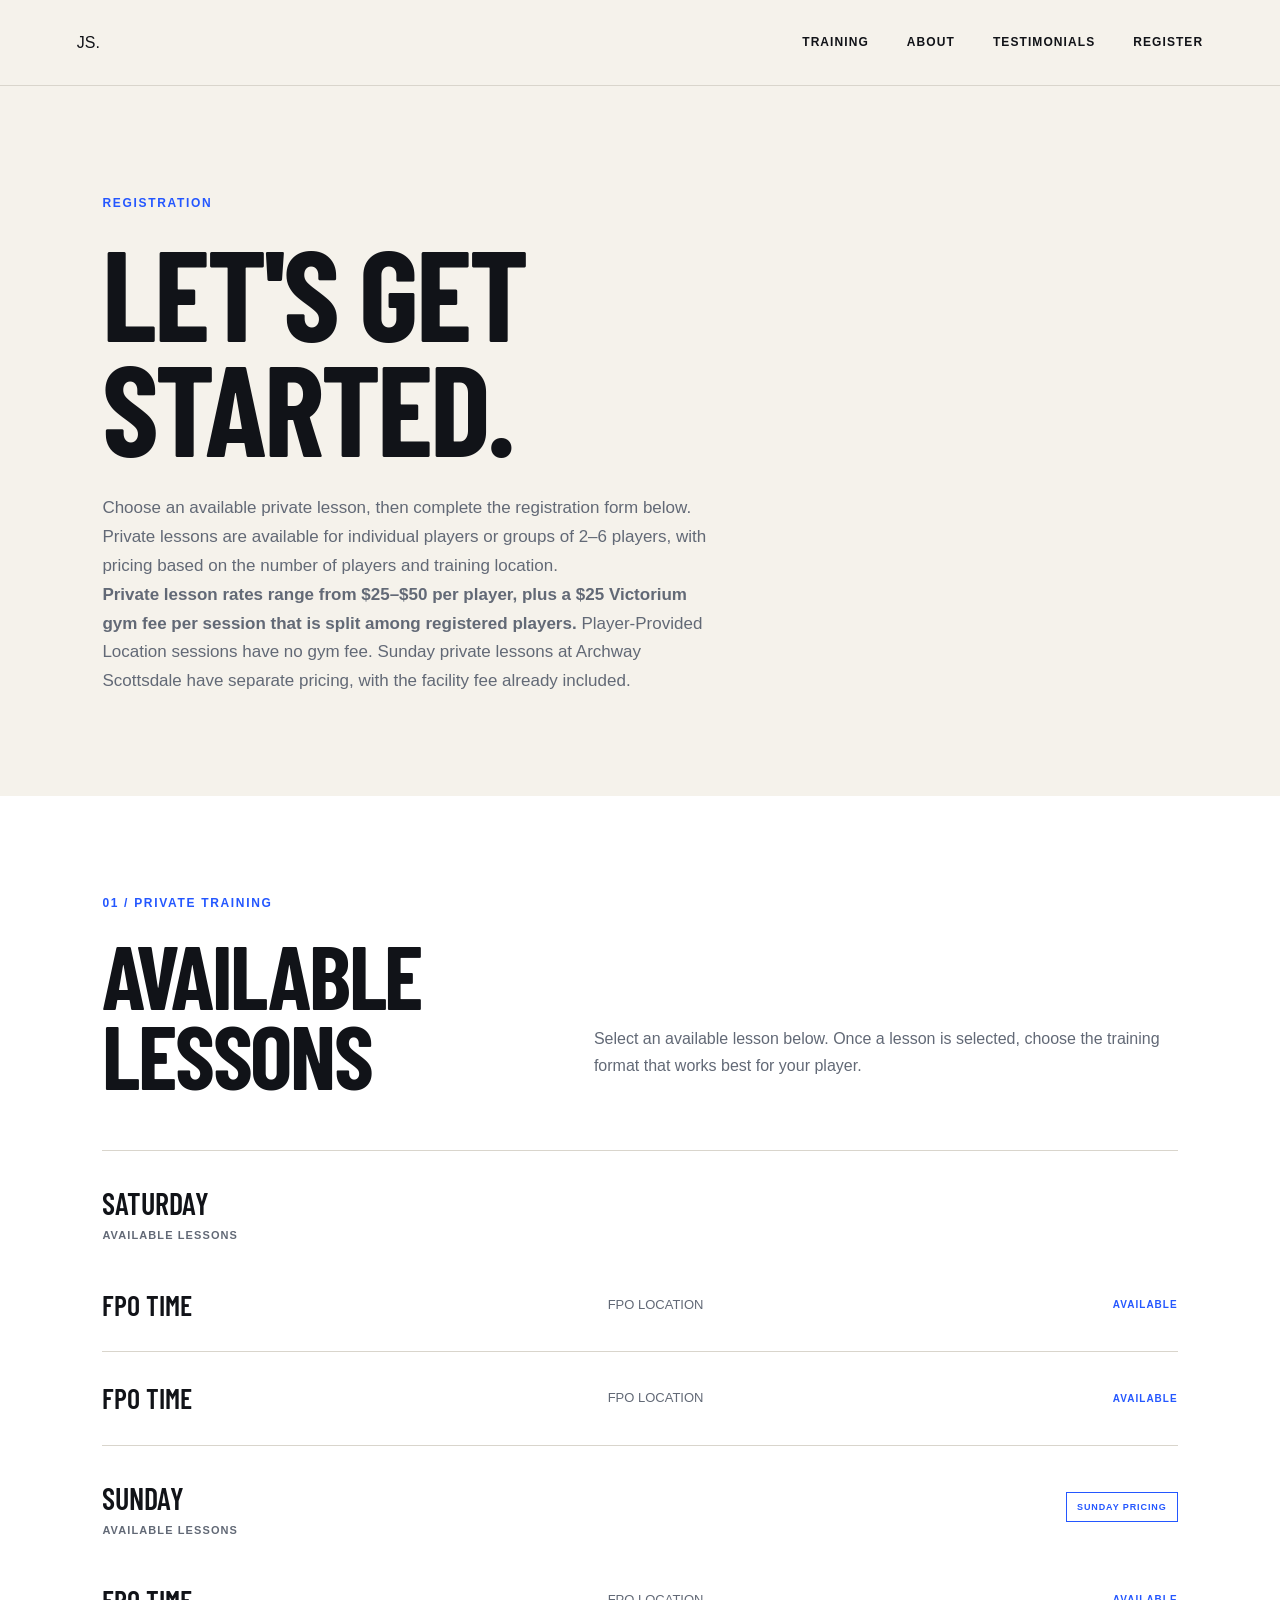
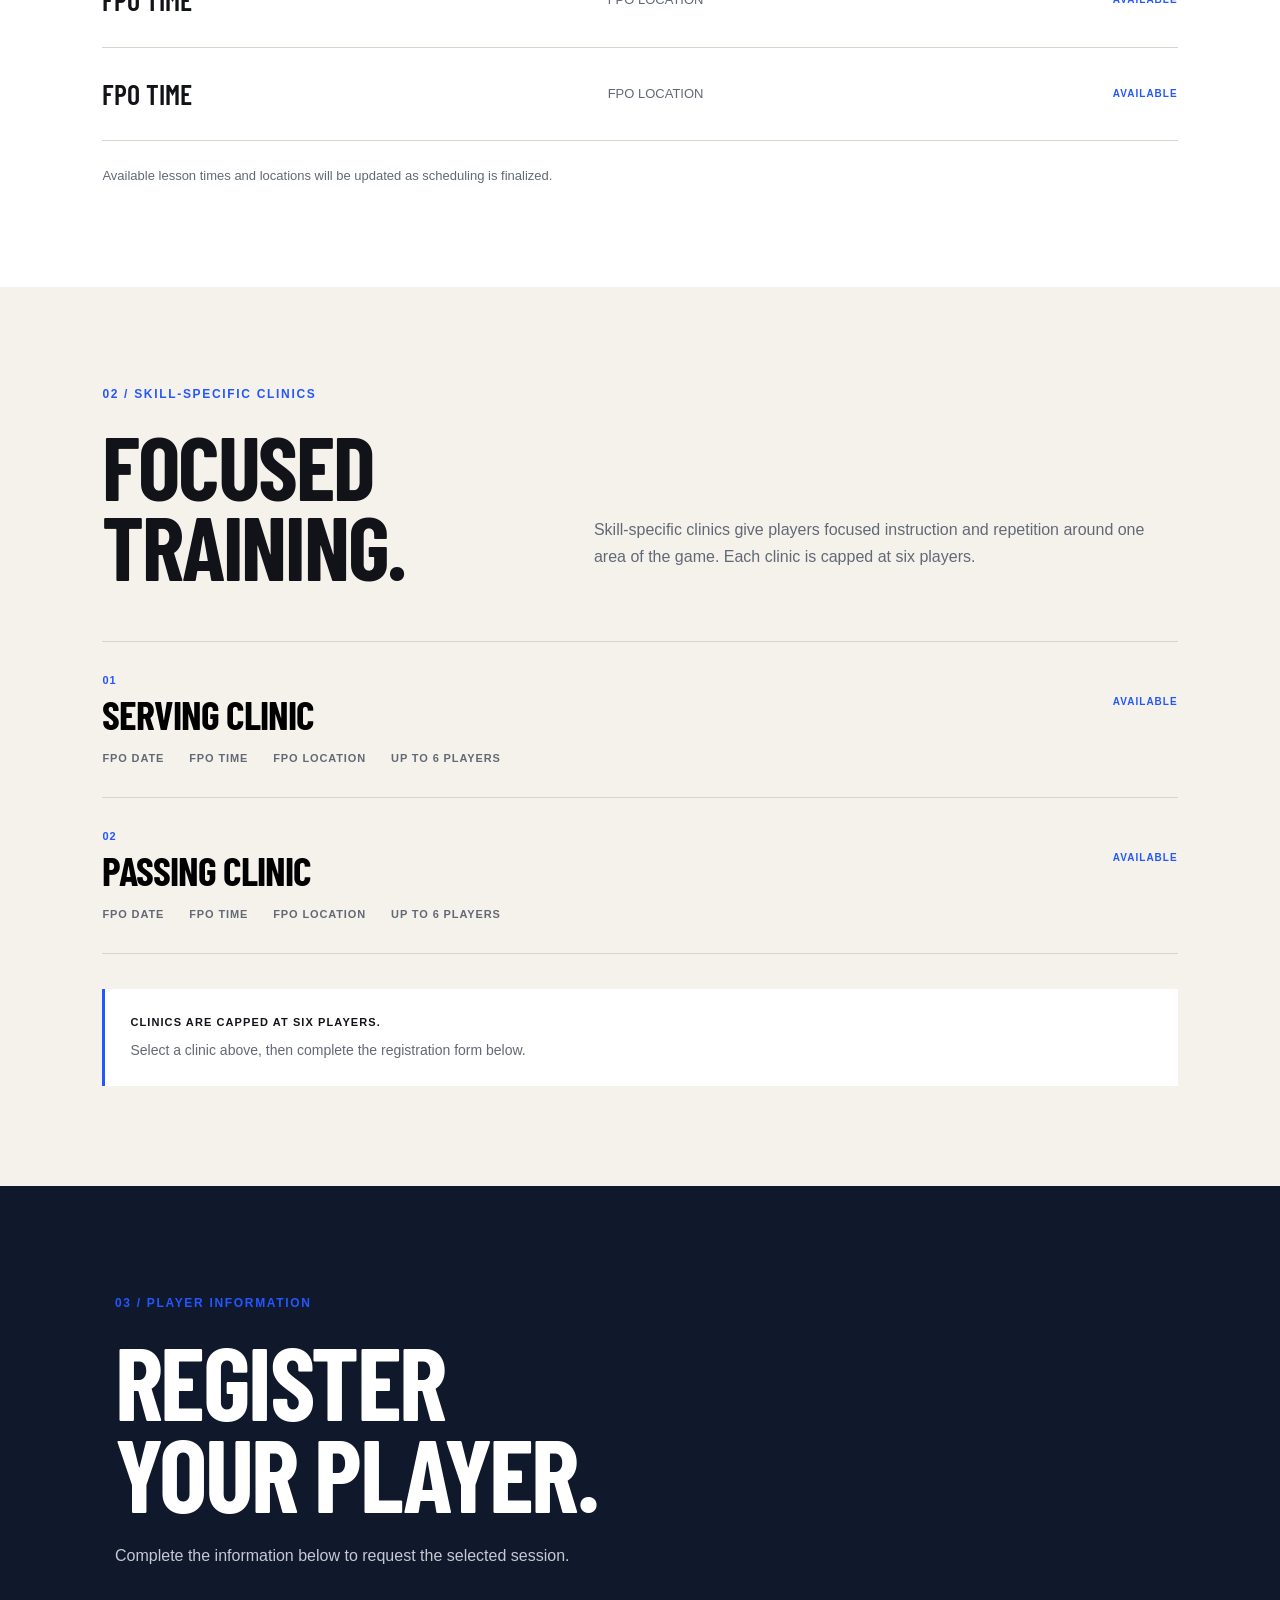
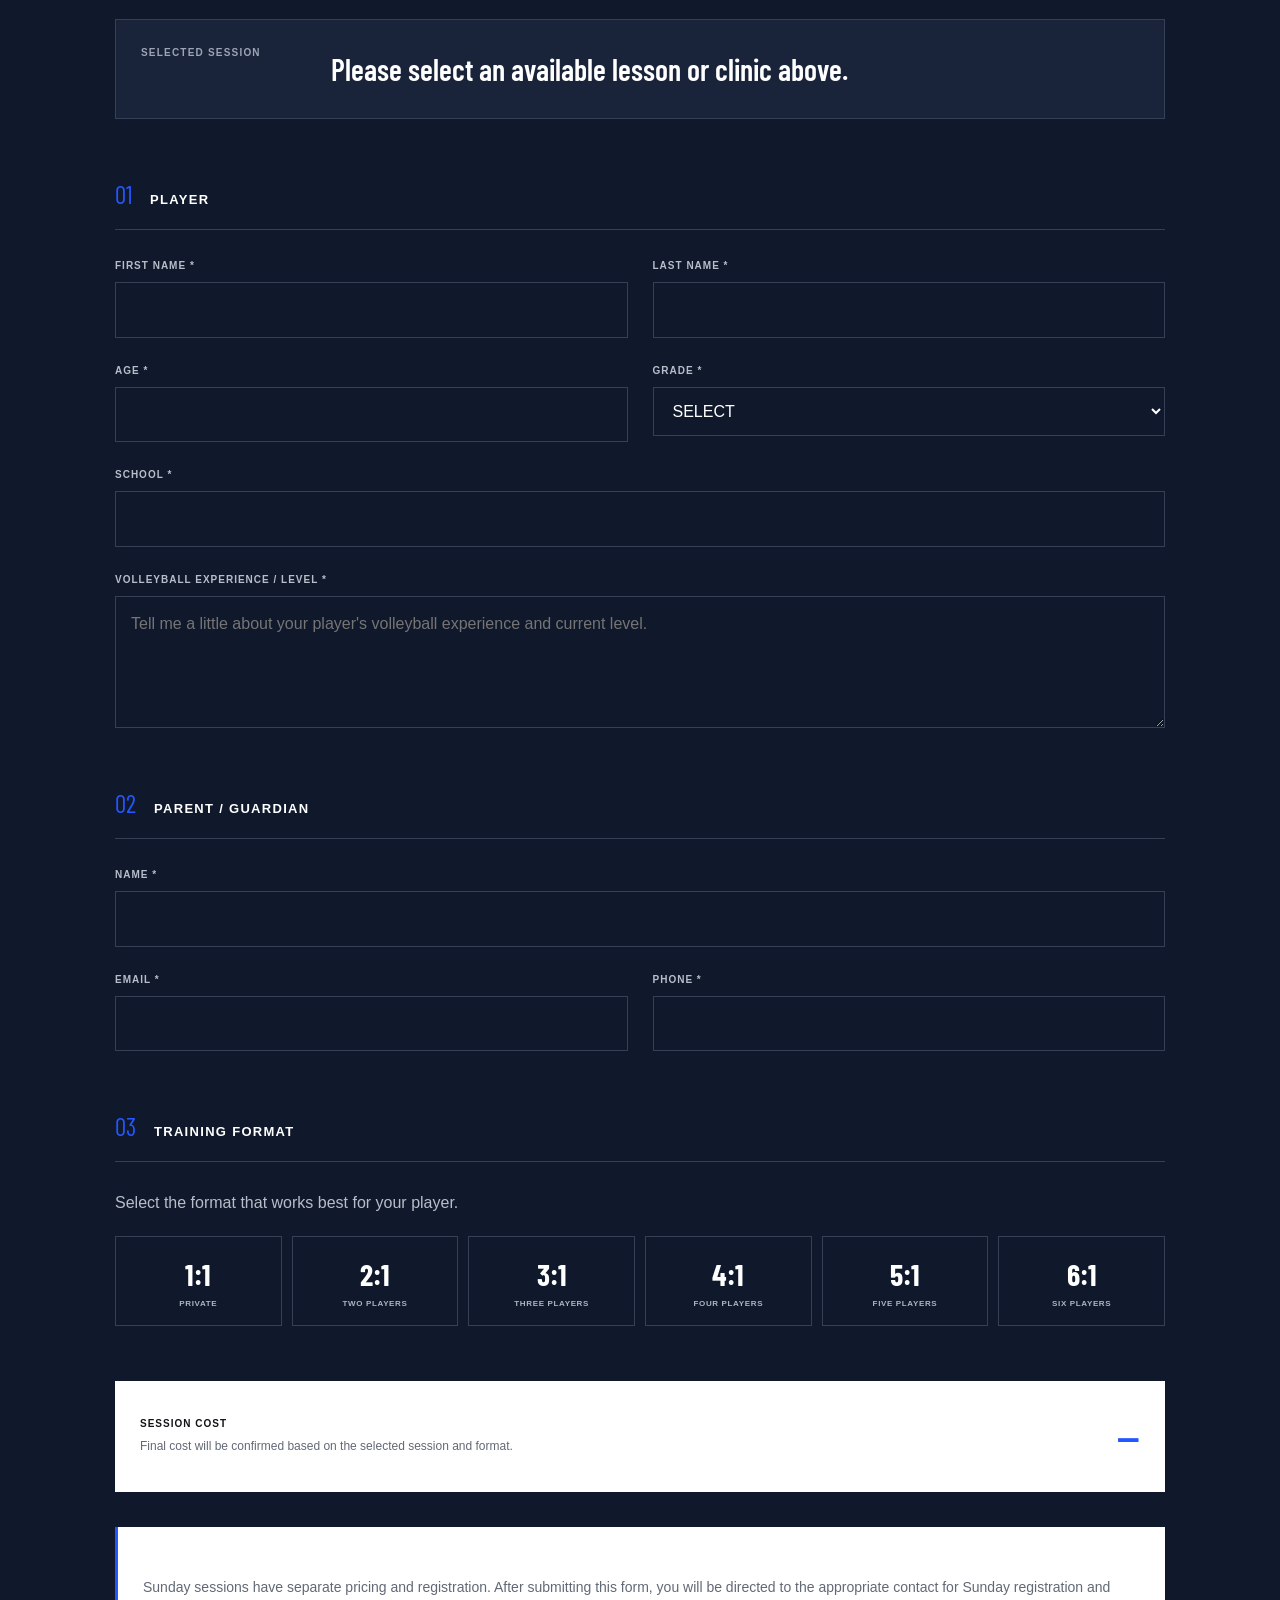
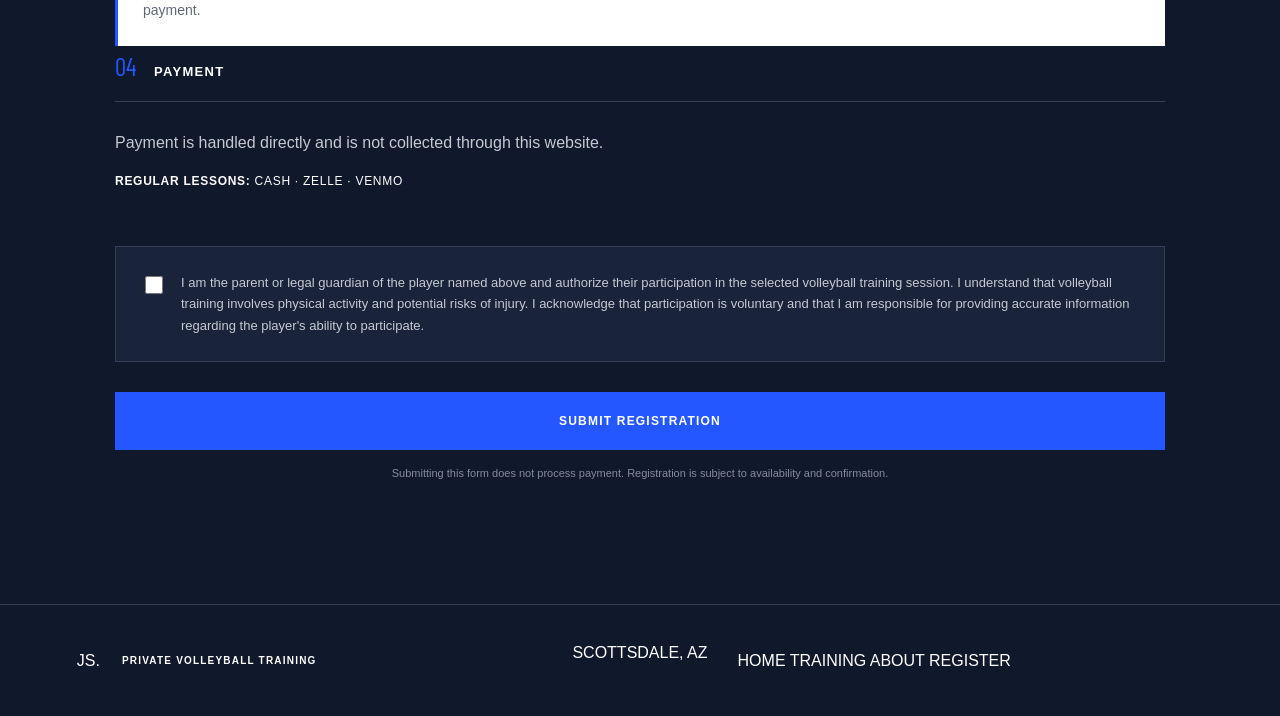
==== register.html @ f64416cd "registration copy at top" ====
<!DOCTYPE html>
<html lang="en">
<head>
  <meta charset="UTF-8">
  <meta name="viewport" content="width=device-width, initial-scale=1.0">
  <title>Register | Private Volleyball Training</title>

  <link rel="preconnect" href="https://fonts.googleapis.com">
  <link rel="preconnect" href="https://fonts.gstatic.com" crossorigin>
  <link href="https://fonts.googleapis.com/css2?family=Barlow+Condensed:wght@400;500;600;700;800&family=DM+Sans:wght@400;500;600;700&display=swap" rel="stylesheet">

  <link rel="stylesheet" href="css/style.css">
</head>

<body>

  <!-- HEADER -->
  <header class="site-header">
    <a href="index.html" class="site-logo">JS.</a>

    <nav class="site-nav">
      <a href="index.html#training">Training</a>
      <a href="index.html#about">About</a>
      <a href="index.html#testimonials">Testimonials</a>
      <a href="register.html" class="nav-register">Register</a>
    </nav>
  </header>


  <!-- REGISTRATION HERO -->
  <main>

    <section class="registration-hero section-pad">
      <div class="registration-hero-inner">
        <p class="eyebrow">REGISTRATION</p>

        <h1>LET'S GET<br>STARTED.</h1>

        <p class="registration-intro">
  Choose an available private lesson, then complete the registration form below. Private lessons are available for individual players or groups of 2–6 players, with pricing based on the number of players and training location.
</p>

<p class="registration-intro">
  <strong>Private lesson rates range from $25–$50 per player, plus a $25 Victorium gym fee per session that is split among registered players.</strong>
  Player-Provided Location sessions have no gym fee. Sunday private lessons at Archway Scottsdale have separate pricing, with the facility fee already included.
</p>
      </div>
    </section>


    <!-- PRIVATE TRAINING -->
    <section class="availability-section section-pad" id="private-training">

      <div class="availability-intro">
        <div>
          <p class="eyebrow">01 / PRIVATE TRAINING</p>
          <h2>AVAILABLE<br>LESSONS</h2>
        </div>

        <div class="availability-copy">
          <p>
            Select an available lesson below. Once a lesson is selected, choose the training format that works best for your player.
          </p>
        </div>
      </div>


      <div class="schedule">

        <!-- SATURDAY -->
        <div class="schedule-day">
          <div class="schedule-day-header">
            <div>
              <p class="schedule-day-name">SATURDAY</p>
              <p class="schedule-date">AVAILABLE LESSONS</p>
            </div>
          </div>

          <!-- Replace these FPO times/details with actual availability -->
          <button
            type="button"
            class="slot available"
            data-type="lesson"
            data-day="Saturday"
            data-date="FPO DATE"
            data-time="FPO TIME"
            data-location="FPO LOCATION">
            <span class="slot-time">FPO TIME</span>
            <span class="slot-location">FPO LOCATION</span>
            <span class="slot-status">AVAILABLE</span>
          </button>

          <button
            type="button"
            class="slot available"
            data-type="lesson"
            data-day="Saturday"
            data-date="FPO DATE"
            data-time="FPO TIME"
            data-location="FPO LOCATION">
            <span class="slot-time">FPO TIME</span>
            <span class="slot-location">FPO LOCATION</span>
            <span class="slot-status">AVAILABLE</span>
          </button>

        </div>


        <!-- SUNDAY -->
        <div class="schedule-day">
          <div class="schedule-day-header">
            <div>
              <p class="schedule-day-name">SUNDAY</p>
              <p class="schedule-date">AVAILABLE LESSONS</p>
            </div>

            <span class="sunday-badge">SUNDAY PRICING</span>
          </div>

          <!-- Replace these FPO times/details with actual availability -->
          <button
            type="button"
            class="slot available sunday-slot"
            data-type="lesson"
            data-day="Sunday"
            data-date="FPO DATE"
            data-time="FPO TIME"
            data-location="FPO LOCATION"
            data-sunday="true">
            <span class="slot-time">FPO TIME</span>
            <span class="slot-location">FPO LOCATION</span>
            <span class="slot-status">AVAILABLE</span>
          </button>

          <button
            type="button"
            class="slot available sunday-slot"
            data-type="lesson"
            data-day="Sunday"
            data-date="FPO DATE"
            data-time="FPO TIME"
            data-location="FPO LOCATION"
            data-sunday="true">
            <span class="slot-time">FPO TIME</span>
            <span class="slot-location">FPO LOCATION</span>
            <span class="slot-status">AVAILABLE</span>
          </button>

        </div>

      </div>

      <div class="availability-note">
        <p>
          Available lesson times and locations will be updated as scheduling is finalized.
        </p>
      </div>

    </section>


    <!-- SKILL-SPECIFIC CLINICS -->
    <section class="clinics-section section-pad" id="clinics">

      <div class="availability-intro">
        <div>
          <p class="eyebrow">02 / SKILL-SPECIFIC CLINICS</p>
          <h2>FOCUSED<br>TRAINING.</h2>
        </div>

        <div class="availability-copy">
          <p>
            Skill-specific clinics give players focused instruction and repetition around one area of the game. Each clinic is capped at six players.
          </p>
        </div>
      </div>


      <div class="clinic-list">

        <!-- CLINIC 1 -->
        <button
          type="button"
          class="clinic-card available"
          data-type="clinic"
          data-clinic="Serving Clinic"
          data-date="FPO DATE"
          data-time="FPO TIME"
          data-location="FPO LOCATION"
          data-price="FPO PRICE"
          data-spots="6">

          <div class="clinic-main">
            <div>
              <p class="clinic-number">01</p>
              <h3>SERVING CLINIC</h3>
            </div>

            <span class="clinic-status">AVAILABLE</span>
          </div>

          <div class="clinic-meta">
            <span>FPO DATE</span>
            <span>FPO TIME</span>
            <span>FPO LOCATION</span>
            <span>UP TO 6 PLAYERS</span>
          </div>

        </button>


        <!-- CLINIC 2 -->
        <button
          type="button"
          class="clinic-card available"
          data-type="clinic"
          data-clinic="Passing Clinic"
          data-date="FPO DATE"
          data-time="FPO TIME"
          data-location="FPO LOCATION"
          data-price="FPO PRICE"
          data-spots="6">

          <div class="clinic-main">
            <div>
              <p class="clinic-number">02</p>
              <h3>PASSING CLINIC</h3>
            </div>

            <span class="clinic-status">AVAILABLE</span>
          </div>

          <div class="clinic-meta">
            <span>FPO DATE</span>
            <span>FPO TIME</span>
            <span>FPO LOCATION</span>
            <span>UP TO 6 PLAYERS</span>
          </div>

        </button>

      </div>

      <div class="clinic-notice">
        <strong>CLINICS ARE CAPPED AT SIX PLAYERS.</strong>
        <p>
          Select a clinic above, then complete the registration form below.
        </p>
      </div>

    </section>


    <!-- REGISTRATION FORM -->
    <section class="registration-form-section section-pad" id="registration-form">

      <div class="form-wrapper">

        <div class="form-heading">
          <p class="eyebrow">03 / PLAYER INFORMATION</p>
          <h2>REGISTER<br>YOUR PLAYER.</h2>
          <p>
            Complete the information below to request the selected session.
          </p>
        </div>


        <!-- SELECTED SESSION -->
        <div class="selected-session" id="selected-session">

          <div class="selected-session-label">
            SELECTED SESSION
          </div>

          <div class="selected-session-content">
            <p id="selected-session-name">
              Please select an available lesson or clinic above.
            </p>

            <p id="selected-session-details"></p>
          </div>

        </div>


        <form id="registration-form-element">

          <!-- Hidden session fields -->
          <input type="hidden" id="sessionType" name="sessionType">
          <input type="hidden" id="sessionDay" name="sessionDay">
          <input type="hidden" id="sessionDate" name="sessionDate">
          <input type="hidden" id="sessionTime" name="sessionTime">
          <input type="hidden" id="sessionLocation" name="sessionLocation">
          <input type="hidden" id="sessionClinic" name="sessionClinic">
          <input type="hidden" id="sessionPrice" name="sessionPrice">


          <!-- PLAYER -->
          <div class="form-section">

            <div class="form-section-heading">
              <span>01</span>
              <h3>PLAYER</h3>
            </div>

            <div class="form-grid">

              <div class="form-field">
                <label for="playerFirstName">FIRST NAME *</label>
                <input
                  type="text"
                  id="playerFirstName"
                  name="playerFirstName"
                  required>
              </div>

              <div class="form-field">
                <label for="playerLastName">LAST NAME *</label>
                <input
                  type="text"
                  id="playerLastName"
                  name="playerLastName"
                  required>
              </div>

              <div class="form-field">
                <label for="playerAge">AGE *</label>
                <input
                  type="number"
                  id="playerAge"
                  name="playerAge"
                  min="5"
                  max="18"
                  required>
              </div>

              <div class="form-field">
                <label for="playerGrade">GRADE *</label>
                <select id="playerGrade" name="playerGrade" required>
                  <option value="">SELECT</option>
                  <option value="Elementary School">ELEMENTARY SCHOOL</option>
                  <option value="6th">6TH</option>
                  <option value="7th">7TH</option>
                  <option value="8th">8TH</option>
                </select>
              </div>

              <div class="form-field form-field-full">
                <label for="playerSchool">SCHOOL *</label>
                <input
                  type="text"
                  id="playerSchool"
                  name="playerSchool"
                  required>
              </div>

              <div class="form-field form-field-full">
                <label for="playerExperience">VOLLEYBALL EXPERIENCE / LEVEL *</label>
                <textarea
                  id="playerExperience"
                  name="playerExperience"
                  rows="4"
                  placeholder="Tell me a little about your player's volleyball experience and current level."
                  required></textarea>
              </div>

            </div>

          </div>


          <!-- PARENT / GUARDIAN -->
          <div class="form-section">

            <div class="form-section-heading">
              <span>02</span>
              <h3>PARENT / GUARDIAN</h3>
            </div>

            <div class="form-grid">

              <div class="form-field form-field-full">
                <label for="parentName">NAME *</label>
                <input
                  type="text"
                  id="parentName"
                  name="parentName"
                  required>
              </div>

              <div class="form-field">
                <label for="parentEmail">EMAIL *</label>
                <input
                  type="email"
                  id="parentEmail"
                  name="parentEmail"
                  required>
              </div>

              <div class="form-field">
                <label for="parentPhone">PHONE *</label>
                <input
                  type="tel"
                  id="parentPhone"
                  name="parentPhone"
                  required>
              </div>

            </div>

          </div>


          <!-- TRAINING FORMAT -->
          <div class="form-section" id="training-format-section">

            <div class="form-section-heading">
              <span>03</span>
              <h3>TRAINING FORMAT</h3>
            </div>

            <p class="format-intro">
              Select the format that works best for your player.
            </p>

            <div class="format-options">

              <label class="format-option">
                <input type="radio" name="trainingFormat" value="1:1" required>
                <span>
                  <strong>1:1</strong>
                  <small>PRIVATE</small>
                </span>
              </label>

              <label class="format-option">
                <input type="radio" name="trainingFormat" value="2:1">
                <span>
                  <strong>2:1</strong>
                  <small>TWO PLAYERS</small>
                </span>
              </label>

              <label class="format-option">
                <input type="radio" name="trainingFormat" value="3:1">
                <span>
                  <strong>3:1</strong>
                  <small>THREE PLAYERS</small>
                </span>
              </label>

              <label class="format-option">
                <input type="radio" name="trainingFormat" value="4:1">
                <span>
                  <strong>4:1</strong>
                  <small>FOUR PLAYERS</small>
                </span>
              </label>

              <label class="format-option">
                <input type="radio" name="trainingFormat" value="5:1">
                <span>
                  <strong>5:1</strong>
                  <small>FIVE PLAYERS</small>
                </span>
              </label>

              <label class="format-option">
                <input type="radio" name="trainingFormat" value="6:1">
                <span>
                  <strong>6:1</strong>
                  <small>SIX PLAYERS</small>
                </span>
              </label>

            </div>

          </div>


          <!-- COST -->
          <div class="cost-box">

            <div>
              <p class="cost-label">SESSION COST</p>
              <p class="cost-note">
                Final cost will be confirmed based on the selected session and format.
              </p>
            </div>

            <div class="cost-amount" id="cost-amount">
              —
            </div>

          </div>


          <!-- SUNDAY NOTICE -->
          <div class="sunday-notice" id="sunday-notice">

            <strong>SUNDAY REGISTRATION</strong>

            <p>
              Sunday sessions have separate pricing and registration. After submitting this form, you will be directed to the appropriate contact for Sunday registration and payment.
            </p>

          </div>


          <!-- PAYMENT -->
          <div class="form-section">

            <div class="form-section-heading">
              <span>04</span>
              <h3>PAYMENT</h3>
            </div>

            <p class="payment-copy">
              Payment is handled directly and is not collected through this website.
            </p>

            <p class="payment-methods">
              <strong>REGULAR LESSONS:</strong> CASH · ZELLE · VENMO
            </p>

          </div>


          <!-- WAIVER -->
          <div class="waiver-box">

            <label class="checkbox-field">

              <input
                type="checkbox"
                id="parentAuthorization"
                name="parentAuthorization"
                required>

              <span>
                I am the parent or legal guardian of the player named above and authorize their participation in the selected volleyball training session. I understand that volleyball training involves physical activity and potential risks of injury. I acknowledge that participation is voluntary and that I am responsible for providing accurate information regarding the player's ability to participate.
              </span>

            </label>

          </div>


          <button type="submit" class="form-submit">
            SUBMIT REGISTRATION
          </button>

          <p class="form-disclaimer">
            Submitting this form does not process payment. Registration is subject to availability and confirmation.
          </p>

        </form>

      </div>

    </section>


    <!-- CONFIRMATION -->
    <section class="confirmation-section section-pad" id="confirmation-section">

      <div class="confirmation-inner">

        <p class="eyebrow">REGISTRATION RECEIVED</p>

        <h2>YOU'RE<br>ON YOUR WAY.</h2>

        <p id="confirmation-message">
          Thank you. Your registration request has been received.
        </p>

        <a href="index.html" class="button-primary">
          BACK TO HOME
        </a>

      </div>

    </section>

  </main>


  <!-- FOOTER -->
  <footer class="site-footer">

    <div class="footer-brand">
      <a href="index.html" class="site-logo">JS.</a>
      <p>PRIVATE VOLLEYBALL TRAINING</p>
    </div>

    <div class="footer-location">
      <p>SCOTTSDALE, AZ</p>
    </div>

    <div class="footer-links">
      <a href="index.html">HOME</a>
      <a href="index.html#training">TRAINING</a>
      <a href="index.html#about">ABOUT</a>
      <a href="register.html">REGISTER</a>
    </div>

  </footer>


  <script src="js/registration.js"></script>

</body>
</html>
---- css/style.css ----
/* =========================================================
   COACH JENN SARTER — PRIVATE VOLLEYBALL TRAINING
   ========================================================= */

:root {
  --navy: #10182b;
  --blue: #2457ff;
  --blue-dark: #173dcc;
  --cream: #f5f2eb;
  --white: #ffffff;
  --black: #111318;
  --gray: #626976;
  --light-gray: #e9e7e1;
  --line: #d9d5cc;
  --dark-line: #354057;

--display: 'Barlow Condensed', sans-serif;
--body: 'Inter', sans-serif;
}

* {
  box-sizing: border-box;
}

html {
  scroll-behavior: smooth;
}

body {
  margin: 0;
  padding: 0;
  background: var(--white);
  color: var(--black);
  font-family: var(--body);
  font-size: 16px;
  line-height: 1.6;
}

img {
  display: block;
  width: 100%;
  height: auto;
}

a {
  color: inherit;
  text-decoration: none;
}

button,
input,
select,
textarea {
  font: inherit;
}


/* =========================================================
   TYPE
   ========================================================= */

h1,
h2,
h3,
p {
  margin-top: 0;
}

h1,
h2,
h3 {
  font-family: var(--display);
  font-weight: 700;
  line-height: .9;
  letter-spacing: -.025em;
}

.eyebrow {
  margin-bottom: 22px;
  color: var(--blue);
  font-family: var(--body);
  font-size: 12px;
  font-weight: 700;
  letter-spacing: .14em;
  line-height: 1.3;
  text-transform: uppercase;
}


/* =========================================================
   HEADER
   ========================================================= */

.site-header {
  position: relative;
  z-index: 10;
  display: flex;
  align-items: center;
  justify-content: space-between;
  min-height: 86px;
  padding: 0 6vw;
  background: var(--cream);
  border-bottom: 1px solid var(--line);
}

.logo {
  display: inline-block;
  font-family: var(--display);
  font-size: 38px;
  font-weight: 700;
  line-height: 1;
  letter-spacing: -.04em;
}

.logo span {
  color: var(--blue);
}

.site-header nav {
  display: flex;
  align-items: center;
  gap: 38px;
}

.site-header nav a {
  font-size: 12px;
  font-weight: 700;
  letter-spacing: .09em;
  text-transform: uppercase;
  transition: color .2s ease;
}

.site-header nav a:hover {
  color: var(--blue);
}

.site-header nav .nav-cta {
  display: inline-flex;
  align-items: center;
  gap: 12px;
  padding: 12px 18px;
  color: var(--white);
  background: var(--blue);
}

.site-header nav .nav-cta:hover {
  color: var(--white);
  background: var(--blue-dark);
}

.nav-cta span {
  font-size: 16px;
}


/* =========================================================
   HERO
   ========================================================= */

.hero {
  min-height: calc(100vh - 86px);
  display: grid;
  grid-template-columns: 1fr 0.95fr;
  background: var(--cream);
}

.hero-content {
  padding: 8vh 6vw 8vh 8vw;
  display: flex;
  flex-direction: column;
  justify-content: center;
  align-items: flex-start;
}

.hero-content .eyebrow {
  margin-bottom: 30px;
  font-size: 20px;
}

.hero h1 {
  margin-top: 0.5rem;
  font-size: clamp(8rem, 15vw, 15rem);
  line-height: 0.72;
  letter-spacing: -0.02em;
}

.hero h1 span {
  color: var(--blue);
}

.hero-subhead {
  width: 100%;
  max-width: 720px;
  margin-top: 2.8rem;
  font-family: "DM Sans", Arial, sans-serif;
  font-size: clamp(1.35rem, 2vw, 1.9rem);
  font-weight: 500;
  line-height: 1.25;
  letter-spacing: -0.02em;
}

.hero-support {
  margin-top: 1.2rem;
  color: var(--blue);
  font-size: clamp(1.05rem, 1.5vw, 1.3rem);
  font-weight: 700;
  line-height: 1.35;
  letter-spacing: 0.01em;
}

.hero-copy {
  max-width: 530px;
  margin-top: 1.2rem;
  color: var(--gray);
  font-size: 1rem;
  line-height: 1.7;
}

.hero .primary-button {
  margin-top: 1.5rem;
}

.hero-photo {
  min-height: 700px;
  position: relative;
  overflow: hidden;
  background: #d8d7d2;
}

.hero-photo img {
  width: 100%;
  height: 100%;
  min-height: 700px;
  object-fit: cover;
  object-position: center;
}

.photo-caption {
  position: absolute;
  right: 28px;
  bottom: 24px;
  padding: 7px 10px;
  color: var(--white);
  background: rgba(16, 24, 43, .78);
  font-size: 9px;
  font-weight: 700;
  letter-spacing: .13em;
}

/* =========================================================
   MEET YOUR COACH
   ========================================================= */

.coach-intro {
  display: grid;
  grid-template-columns: 1fr 1fr;
  min-height: 620px;
  background: var(--white);
}

.coach-intro-photo {
  min-height: 620px;
  overflow: hidden;
  background: var(--light-gray);
}

.coach-intro-photo img {
  width: 100%;
  height: 100%;
  object-fit: cover;
  object-position: center 35%;
}

.coach-intro-copy {
  display: flex;
  flex-direction: column;
  justify-content: center;
  padding: 90px 9vw;
}

.coach-intro-copy h2 {
  margin-bottom: 28px;
  font-size: clamp(5rem, 8vw, 8.5rem);
}

.coach-rule {
  width: 70px;
  height: 3px;
  margin-bottom: 30px;
  background: var(--blue);
}

.coach-intro-copy h3 {
  margin-bottom: 18px;
  font-family: var(--body);
  font-size: 15px;
  font-weight: 700;
  line-height: 1.3;
  letter-spacing: .08em;
}

.coach-intro-copy p:not(.eyebrow) {
  max-width: 510px;
  margin-bottom: 16px;
  color: var(--gray);
  font-size: 16px;
  line-height: 1.65;
}


/* =========================================================
   TRAINING
   ========================================================= */

.training {
  padding: 120px 8vw;
  background: var(--navy);
  color: var(--white);
}

.training-top {
  display: flex;
  align-items: flex-end;
  justify-content: space-between;
  gap: 40px;
  padding-bottom: 32px;
  border-bottom: 1px solid var(--dark-line);
}

.training-top .eyebrow {
  margin: 0;
}

.training-formats {
  white-space: nowrap;
  font-family: var(--display);
  font-size: clamp(25px, 3vw, 42px);
  font-weight: 600;
  line-height: 1;
  letter-spacing: -.015em;
}

.training-formats span {
  margin: 0 5px;
  color: var(--blue);
}

.training-copy {
  display: grid;
  grid-template-columns: 1.1fr .9fr;
  gap: 9vw;
  padding-top: 55px;
}

.training-copy .large-copy {
  margin: 0;
  font-family: var(--display);
  font-size: clamp(35px, 4.3vw, 62px);
  font-weight: 500;
  line-height: .98;
  letter-spacing: -.02em;
}

.training-copy p:last-child {
  max-width: 570px;
  margin: 0;
  color: #c5c9d2;
  font-size: 16px;
  line-height: 1.75;
}


/* =========================================================
   YOUR GAME / YOUR GOALS
   ========================================================= */

.your-game {
  display: grid;
  grid-template-columns: .85fr 1.15fr;
  gap: 8vw;
  padding: 130px 8vw;
  background: var(--white);
}

.your-game-heading h2 {
  margin: 0;
  font-size: clamp(5rem, 8vw, 9rem);
}

.your-game-heading h2 span {
  color: var(--blue);
}

.your-game-copy {
  align-self: center;
  max-width: 650px;
}

.large-copy {
  font-family: var(--display);
  font-size: clamp(32px, 4vw, 54px);
  font-weight: 500;
  line-height: 1.02;
  letter-spacing: -.02em;
}

.your-game-copy .large-copy {
  margin-bottom: 28px;
}

.your-game-copy p:last-child {
  color: var(--gray);
  font-size: 16px;
  line-height: 1.75;
}


/* =========================================================
   FOR EVERY PLAYER
   ========================================================= */

.for-every-player {
  display: grid;
  grid-template-columns: .85fr 1.15fr;
  gap: 8vw;
  padding: 120px 8vw;
  background: var(--cream);
}

.for-every-player-heading h2 {
  margin: 0;
  font-size: clamp(5rem, 7vw, 8rem);
}

.player-list {
  border-top: 1px solid var(--line);
}

.player-item {
  display: grid;
  grid-template-columns: 55px 1fr;
  gap: 22px;
  padding: 28px 0;
  border-bottom: 1px solid var(--line);
}

.player-item > span {
  color: var(--blue);
  font-family: var(--display);
  font-size: 25px;
  font-weight: 600;
}

.player-item h3 {
  margin-bottom: 7px;
  font-family: var(--body);
  font-size: 14px;
  font-weight: 700;
  letter-spacing: .07em;
  line-height: 1.3;
}

.player-item p {
  max-width: 570px;
  margin: 0;
  color: var(--gray);
  font-size: 15px;
  line-height: 1.6;
}


/* =========================================================
   WHY I COACH
   ========================================================= */

.why-coach {
  display: grid;
  grid-template-columns: .85fr 1.15fr;
  gap: 8vw;
  padding: 130px 8vw;
  background: var(--white);
}

.why-coach-heading h2 {
  margin: 0;
  font-size: clamp(5rem, 8vw, 9rem);
}

.why-coach-heading h2 span {
  color: var(--blue);
}

.why-coach-copy {
  align-self: center;
  max-width: 650px;
}

.why-coach-copy .large-copy {
  margin-bottom: 28px;
}

.why-coach-copy p:last-child {
  color: var(--gray);
  font-size: 16px;
  line-height: 1.75;
}


/* =========================================================
   PLAYERS NOTICE
   ========================================================= */

.players-notice {
  padding: 120px 8vw;
  background: var(--navy);
  color: var(--white);
}

.players-notice-heading {
  display: flex;
  align-items: flex-end;
  justify-content: space-between;
  gap: 40px;
  margin-bottom: 65px;
}

.players-notice-heading .eyebrow {
  margin: 0 0 10px;
}

.players-notice-heading h2 {
  margin: 0;
  font-size: clamp(5rem, 8vw, 9rem);
  text-align: right;
}

.players-notice-grid {
  display: grid;
  grid-template-columns: repeat(3, 1fr);
  gap: 35px;
}

.players-notice blockquote {
  margin: 0;
  padding: 35px;
  border: 1px solid var(--dark-line);
}

.quote-mark {
  margin-bottom: 15px;
  color: var(--blue);
  font-family: Georgia, serif;
  font-size: 55px;
  line-height: .7;
}

.players-notice blockquote p {
  min-height: 105px;
  margin-bottom: 30px;
  color: #e4e6eb;
  font-size: 15px;
  line-height: 1.7;
}

.players-notice blockquote footer {
  color: #aeb4c0;
  font-size: 10px;
  font-weight: 700;
  letter-spacing: .12em;
}


/* =========================================================
   UPCOMING TRAINING
   ========================================================= */

.upcoming-training {
  display: grid;
  grid-template-columns: 1fr 1fr;
  gap: 8vw;
  align-items: center;
  padding: 110px 8vw;
  background: var(--white);
}

.upcoming-training h2 {
  margin: 0;
  font-size: clamp(4.5rem, 7vw, 8rem);
}

.upcoming-copy {
  max-width: 500px;
}

.upcoming-copy p {
  margin-bottom: 30px;
  color: var(--gray);
  font-size: 16px;
  line-height: 1.7;
}

.secondary-button {
  color: var(--blue);
  border: 1px solid var(--blue);
}

.secondary-button:hover {
  color: var(--white);
  background: var(--blue);
}


/* =========================================================
   FINAL PHOTO CTA
   ========================================================= */

.final-photo-cta {
  position: relative;
  min-height: 600px;
  overflow: hidden;
  background: var(--navy);
}

.final-photo {
  position: absolute;
  inset: 0;
}

.final-photo img {
  width: 100%;
  height: 100%;
  object-fit: cover;
}

.final-photo::after {
  position: absolute;
  inset: 0;
  content: "";
  background: linear-gradient(
    90deg,
    rgba(16, 24, 43, .94) 0%,
    rgba(16, 24, 43, .72) 46%,
    rgba(16, 24, 43, .2) 100%
  );
}

.final-photo-overlay {
  position: relative;
  z-index: 2;
  display: grid;
  grid-template-columns: 1fr 1fr;
  gap: 8vw;
  align-items: end;
  min-height: 600px;
  padding: 80px 8vw;
  color: var(--white);
}

.final-photo-overlay h2 {
  margin: 0;
  font-size: clamp(6rem, 10vw, 11rem);
  line-height: .78;
}

.final-photo-overlay h2 span {
  color: var(--blue);
}

.final-cta-copy {
  max-width: 400px;
  padding-left: 35px;
  border-left: 1px solid rgba(255, 255, 255, .35);
}

.final-cta-copy p {
  margin-bottom: 28px;
  color: #d9dce3;
  font-size: 16px;
  line-height: 1.65;
}


/* =========================================================
   FOOTER
   ========================================================= */

.site-footer {
  display: grid;
  grid-template-columns: 1fr auto 1fr;
  align-items: center;
  gap: 30px;
  padding: 35px 6vw;
  color: var(--white);
  background: var(--navy);
  border-top: 1px solid var(--dark-line);
}

.footer-brand {
  display: flex;
  align-items: center;
  gap: 22px;
}

.footer-brand .logo {
  font-size: 32px;
}

.footer-brand p,
.footer-note,
.footer-copy {
  margin: 0;
  font-size: 10px;
  font-weight: 700;
  letter-spacing: .12em;
}

.footer-note {
  color: #c4c8d1;
}

.footer-copy {
  color: #858c9c;
  text-align: right;
}


/* =========================================================
   REGISTRATION PAGE
   ========================================================= */

.registration-hero {
  padding: 110px 8vw 100px;
  background: var(--cream);
}

.registration-hero-inner {
  max-width: 900px;
}

.registration-hero h1 {
  margin-bottom: 30px;
  font-size: clamp(6rem, 10vw, 11rem);
}

.registration-intro {
  max-width: 620px;
  margin: 0;
  color: var(--gray);
  font-size: 17px;
  line-height: 1.7;
}

.availability-section,
.clinics-section {
  padding: 100px 8vw;
  background: var(--white);
}

.availability-intro {
  display: grid;
  grid-template-columns: .8fr 1.2fr;
  gap: 8vw;
  align-items: end;
  margin-bottom: 55px;
}

.availability-intro h2 {
  margin: 0;
  font-size: clamp(4.5rem, 7vw, 8rem);
}

.availability-copy {
  max-width: 600px;
  color: var(--gray);
  font-size: 16px;
  line-height: 1.7;
}

.schedule {
  display: grid;
  gap: 0;
  border-top: 1px solid var(--line);
}

.schedule-day {
  display: contents;
}

.schedule-day-header {
  display: flex;
  align-items: center;
  justify-content: space-between;
  padding: 28px 0 14px;
}

.schedule-day-name,
.schedule-date {
  margin: 0;
}

.schedule-day-name {
  font-family: var(--display);
  font-size: 30px;
  font-weight: 600;
}

.schedule-date {
  color: var(--gray);
  font-size: 11px;
  font-weight: 700;
  letter-spacing: .1em;
}

.slot {
  display: grid;
  grid-template-columns: 1fr 1fr auto;
  gap: 25px;
  width: 100%;
  padding: 24px 0;
  text-align: left;
  color: var(--black);
  background: transparent;
  border: 0;
  border-bottom: 1px solid var(--line);
  cursor: pointer;
}

.slot:hover,
.slot.selected {
  color: var(--blue);
}

.slot-time {
  font-family: var(--display);
  font-size: 28px;
  font-weight: 600;
}

.slot-location {
  color: var(--gray);
  font-size: 13px;
  align-self: center;
}

.slot-status {
  align-self: center;
  color: var(--blue);
  font-size: 10px;
  font-weight: 700;
  letter-spacing: .1em;
}

.sunday-badge {
  padding: 7px 10px;
  color: var(--blue);
  border: 1px solid var(--blue);
  font-size: 9px;
  font-weight: 700;
  letter-spacing: .1em;
}

.availability-note {
  margin-top: 25px;
  color: var(--gray);
  font-size: 13px;
}

.availability-note p {
  margin: 0;
}


/* =========================================================
   CLINIC STYLING — kept basic for now
   ========================================================= */

.clinics-section {
  background: var(--cream);
}

.clinic-list {
  border-top: 1px solid var(--line);
}

.clinic-card {
  display: block;
  width: 100%;
  padding: 30px 0;
  text-align: left;
  background: transparent;
  border: 0;
  border-bottom: 1px solid var(--line);
  cursor: pointer;
}

.clinic-main {
  display: flex;
  align-items: center;
  justify-content: space-between;
}

.clinic-number {
  margin: 0 0 6px;
  color: var(--blue);
  font-size: 11px;
  font-weight: 700;
  letter-spacing: .1em;
}

.clinic-main h3 {
  margin: 0;
  font-size: 40px;
}

.clinic-status {
  color: var(--blue);
  font-size: 10px;
  font-weight: 700;
  letter-spacing: .1em;
}

.clinic-meta {
  display: flex;
  flex-wrap: wrap;
  gap: 25px;
  margin-top: 18px;
  color: var(--gray);
  font-size: 11px;
  font-weight: 700;
  letter-spacing: .08em;
}

.clinic-notice,
.sunday-notice {
  margin-top: 35px;
  padding: 25px;
  background: var(--white);
  border-left: 3px solid var(--blue);
}

.clinic-notice strong,
.sunday-notice strong {
  display: block;
  margin-bottom: 7px;
  font-size: 11px;
  letter-spacing: .1em;
}

.clinic-notice p,
.sunday-notice p {
  margin: 0;
  color: var(--gray);
  font-size: 14px;
}


/* =========================================================
   FORM
   ========================================================= */

.registration-form-section {
  padding: 110px 8vw;
  background: var(--navy);
  color: var(--white);
}

.form-wrapper {
  max-width: 1050px;
  margin: 0 auto;
}

.form-heading {
  margin-bottom: 50px;
}

.form-heading h2 {
  margin-bottom: 25px;
  font-size: clamp(5rem, 8vw, 9rem);
}

.form-heading > p:last-child {
  max-width: 600px;
  margin: 0;
  color: #c5c9d2;
}

.selected-session {
  display: grid;
  grid-template-columns: 190px 1fr;
  margin-bottom: 55px;
  padding: 25px;
  background: #19233a;
  border: 1px solid var(--dark-line);
}

.selected-session-label {
  color: #9da5b5;
  font-size: 10px;
  font-weight: 700;
  letter-spacing: .12em;
}

.selected-session-content p {
  margin: 0;
}

#selected-session-name {
  font-family: var(--display);
  font-size: 30px;
  font-weight: 600;
}

#selected-session-details {
  color: #aeb4c0;
  font-size: 13px;
}

.form-section {
  margin-bottom: 55px;
}

.form-section-heading {
  display: flex;
  align-items: baseline;
  gap: 18px;
  margin-bottom: 28px;
  padding-bottom: 15px;
  border-bottom: 1px solid var(--dark-line);
}

.form-section-heading span {
  color: var(--blue);
  font-family: var(--display);
  font-size: 25px;
}

.form-section-heading h3 {
  margin: 0;
  font-family: var(--body);
  font-size: 13px;
  letter-spacing: .1em;
}

.form-grid {
  display: grid;
  grid-template-columns: 1fr 1fr;
  gap: 25px;
}

.form-field {
  display: flex;
  flex-direction: column;
}

.form-field-full {
  grid-column: 1 / -1;
}

.form-field label {
  margin-bottom: 8px;
  color: #b8bec9;
  font-size: 10px;
  font-weight: 700;
  letter-spacing: .1em;
}

.form-field input,
.form-field select,
.form-field textarea {
  width: 100%;
  padding: 14px 15px;
  color: var(--white);
  background: transparent;
  border: 1px solid var(--dark-line);
  border-radius: 0;
  outline: none;
}

.form-field textarea {
  resize: vertical;
}

.form-field input:focus,
.form-field select:focus,
.form-field textarea:focus {
  border-color: var(--blue);
}

.form-field select option {
  color: var(--black);
}

.format-intro {
  margin-bottom: 20px;
  color: #b8bec9;
}

.format-options {
  display: grid;
  grid-template-columns: repeat(6, 1fr);
  gap: 10px;
}

.format-option {
  cursor: pointer;
}

.format-option input {
  position: absolute;
  opacity: 0;
  pointer-events: none;
}

.format-option span {
  display: flex;
  flex-direction: column;
  align-items: center;
  justify-content: center;
  min-height: 90px;
  padding: 12px;
  border: 1px solid var(--dark-line);
  text-align: center;
}

.format-option strong {
  font-family: var(--display);
  font-size: 30px;
}

.format-option small {
  color: #aeb4c0;
  font-size: 8px;
  font-weight: 700;
  letter-spacing: .08em;
}

.format-option:has(input:checked) span {
  color: var(--white);
  background: var(--blue);
  border-color: var(--blue);
}

.format-option:has(input:checked) small {
  color: var(--white);
}

.cost-box {
  display: flex;
  align-items: center;
  justify-content: space-between;
  gap: 30px;
  margin-bottom: 30px;
  padding: 25px;
  background: var(--white);
  color: var(--black);
}

.cost-label {
  margin-bottom: 5px;
  font-size: 10px;
  font-weight: 700;
  letter-spacing: .1em;
}

.cost-note {
  margin: 0;
  color: var(--gray);
  font-size: 12px;
}

.cost-amount {
  color: var(--blue);
  font-family: var(--display);
  font-size: 38px;
  font-weight: 600;
}

.payment-copy {
  color: #c5c9d2;
}

.payment-methods {
  color: var(--white);
  font-size: 12px;
  letter-spacing: .06em;
}

.waiver-box {
  margin-bottom: 30px;
  padding: 25px;
  background: #19233a;
  border: 1px solid var(--dark-line);
}

.checkbox-field {
  display: flex;
  align-items: flex-start;
  gap: 15px;
  cursor: pointer;
}

.checkbox-field input {
  flex: 0 0 auto;
  width: 18px;
  height: 18px;
  margin-top: 4px;
}

.checkbox-field span {
  color: #c5c9d2;
  font-size: 13px;
  line-height: 1.65;
}

.form-submit {
  width: 100%;
  min-height: 58px;
  padding: 15px 25px;
  color: var(--white);
  background: var(--blue);
  border: 0;
  cursor: pointer;
  font-size: 12px;
  font-weight: 700;
  letter-spacing: .1em;
  text-transform: uppercase;
}

.form-submit:hover {
  background: var(--blue-dark);
}

.form-disclaimer {
  margin-top: 15px;
  color: #858c9c;
  font-size: 11px;
  text-align: center;
}

.confirmation-section {
  display: none;
  padding: 120px 8vw;
  background: var(--cream);
}

.confirmation-inner {
  max-width: 800px;
}

.confirmation-inner h2 {
  margin-bottom: 30px;
  font-size: clamp(5rem, 8vw, 9rem);
}

.confirmation-inner p:not(.eyebrow) {
  max-width: 550px;
  color: var(--gray);
}


/* =========================================================
   RESPONSIVE — TABLET
   ========================================================= */

@media (max-width: 1000px) {

  .site-header {
    padding: 0 5vw;
  }

  .site-header nav {
    gap: 20px;
  }

  .hero {
    grid-template-columns: 1fr;
  }

  .hero-content {
    padding: 80px 7vw;
  }

  .hero-photo {
    min-height: 520px;
  }

  .hero-photo img {
    min-height: 520px;
  }

  .coach-intro {
    grid-template-columns: 1fr 1fr;
  }

  .coach-intro-copy {
    padding: 70px 6vw;
  }

  .training,
  .your-game,
  .for-every-player,
  .why-coach,
  .players-notice,
  .upcoming-training,
  .availability-section,
  .clinics-section,
  .registration-form-section {
    padding-left: 6vw;
    padding-right: 6vw;
  }

  .training-copy,
  .your-game,
  .for-every-player,
  .why-coach,
  .upcoming-training {
    gap: 5vw;
  }

  .players-notice-grid {
    gap: 20px;
  }

  .format-options {
    grid-template-columns: repeat(3, 1fr);
  }

}


/* =========================================================
   RESPONSIVE — PHONE
   ========================================================= */

@media (max-width: 650px) {

  .site-header {
    min-height: 72px;
    padding: 0 6vw;
  }

  .site-header nav {
    gap: 12px;
  }

  .site-header nav a:not(.nav-cta) {
    display: none;
  }

  .site-header nav .nav-cta {
    padding: 10px 14px;
  }

  .hero-content {
    padding: 65px 7vw 60px;
  }

  .hero-content .eyebrow {
    margin-bottom: 25px;
    font-size: 11px;
  }

  .hero h1 {
    margin-bottom: 28px;
    font-size: clamp(6rem, 25vw, 9rem);
  }

  .hero-subhead {
    font-size: 18px;
  }

  .hero-copy {
    font-size: 14px;
  }

  .hero-photo,
  .hero-photo img {
    min-height: 420px;
  }

  .coach-intro {
    grid-template-columns: 1fr;
  }

  .coach-intro-photo {
    min-height: 430px;
  }

  .coach-intro-copy {
    padding: 70px 7vw;
  }

  .coach-intro-copy h2 {
    font-size: 6rem;
  }

  .training,
  .your-game,
  .for-every-player,
  .why-coach,
  .players-notice,
  .upcoming-training,
  .availability-section,
  .clinics-section,
  .registration-form-section {
    padding-top: 75px;
    padding-bottom: 75px;
    padding-left: 7vw;
    padding-right: 7vw;
  }

  .training-top {
    display: block;
  }

  .training-top .eyebrow {
    margin-bottom: 22px;
  }

  .training-formats {
    white-space: normal;
    font-size: 30px;
    line-height: 1.2;
  }

  .training-copy,
  .your-game,
  .for-every-player,
  .why-coach,
  .upcoming-training {
    grid-template-columns: 1fr;
    gap: 45px;
  }

  .your-game-heading h2,
  .for-every-player-heading h2,
  .why-coach-heading h2 {
    font-size: 5.5rem;
  }

  .players-notice-heading {
    display: block;
  }

  .players-notice-heading h2 {
    margin-top: 35px;
    text-align: left;
    font-size: 6rem;
  }

  .players-notice-grid {
    grid-template-columns: 1fr;
  }

  .players-notice blockquote p {
    min-height: auto;
  }

  .final-photo-cta,
  .final-photo-overlay {
    min-height: 570px;
  }

  .final-photo-overlay {
    grid-template-columns: 1fr;
    align-items: end;
    gap: 40px;
    padding: 60px 7vw;
  }

  .final-photo-overlay h2 {
    font-size: 6.5rem;
  }

  .final-cta-copy {
    padding-left: 20px;
  }

  .site-footer {
    grid-template-columns: 1fr;
    gap: 18px;
    padding: 30px 7vw;
  }

  .footer-copy {
    text-align: left;
  }

  .availability-intro {
    grid-template-columns: 1fr;
    gap: 30px;
  }

  .availability-intro h2 {
    font-size: 5.5rem;
  }

  .schedule-day-header {
    align-items: flex-start;
  }

  .slot {
    grid-template-columns: 1fr auto;
    gap: 8px;
  }

  .slot-location {
    grid-column: 1 / -1;
    grid-row: 2;
  }

  .slot-status {
    grid-column: 2;
    grid-row: 1;
  }

  .clinic-main h3 {
    font-size: 32px;
  }

  .clinic-meta {
    gap: 12px 18px;
  }

  .form-grid {
    grid-template-columns: 1fr;
  }

  .form-field-full {
    grid-column: auto;
  }

  .format-options {
    grid-template-columns: repeat(2, 1fr);
  }

  .selected-session {
    grid-template-columns: 1fr;
    gap: 12px;
  }

  .cost-box {
    align-items: flex-start;
    flex-direction: column;
  }

   /* Homepage fonts */
body.homepage {
  --display: "Barlow Condensed", sans-serif;
  --body: "Inter", sans-serif;
}
   
}
/* Homepage display headers — larger + heavier */
body.homepage .home-hero h1,
body.homepage .home-format h2,
body.homepage .home-game h2,
body.homepage .home-athletes h2,
body.homepage .home-coach-title h2,
body.homepage .home-testimonials h2 {
  font-family: "Barlow Condensed", sans-serif;
  font-weight: 800;
}

body.homepage .home-hero h1 {
  font-size: clamp(7rem, 11vw, 11rem);
}

body.homepage .home-format h2 {
  font-size: clamp(5.2rem, 8vw, 8rem);
}

body.homepage .home-game h2 {
  font-size: clamp(5.2rem, 8vw, 8.5rem);
}

body.homepage .home-athletes h2 {
  font-size: clamp(5.1rem, 8vw, 8rem);
}

body.homepage .home-coach-title h2 {
  font-size: clamp(4.9rem, 7vw, 7.8rem);
}

body.homepage .home-testimonials h2 {
  font-size: clamp(4.4rem, 6.5vw, 7rem);
}

/* TESTIMONIAL UPDATES ONLY */

body.homepage .home-testimonial {
  min-height: 330px;
  padding: 34px;
}

/* Large blue curly quotation mark */
body.homepage .home-testimonial .quote {
  color: #2857ff;
  font-family: "Arial Black", Arial, sans-serif;
  font-size: 5rem;
  font-weight: 900;
  line-height: 0.7;
  margin-bottom: 30px;
}

/* Larger testimonial copy */
body.homepage .home-testimonial p {
  font-family: var(--body);
  font-size: 1.2rem;
  font-weight: 400;
  line-height: 1.5;
}

/* Larger parent/name text */
body.homepage .home-testimonial small {
  font-family: var(--body);
  font-size: 1.05rem;
  font-weight: 700;
}

/* =========================================================
   HOMEPAGE COACH LOGOS
   ========================================================= */


body.homepage .home-logo-divider {
  width: 1px;
  height: 100px;
  background: var(--line);
}

/* =========================================================
   WHY I COACH — FINAL DESKTOP + MOBILE LAYOUT
   ========================================================= */

/* Remove the unwanted box/grid lines */
body.homepage .home-coach,
body.homepage .home-coach > *,
body.homepage .home-credentials,
body.homepage .home-credentials > * {
  border: none !important;
}

/* ---------------------------------------------------------
   DESKTOP
   --------------------------------------------------------- */

@media (min-width: 651px) {

  /* Three-column coach layout:
     PHOTO | HEADLINE | QUOTE
     PHOTO | LOGOS   | BIO
  */
  body.homepage .home-coach {
    display: grid !important;
    grid-template-columns: 34% 23% 43% !important;
    grid-template-rows: auto auto !important;
    border: none !important;
  }

  body.homepage .home-coach-photo {
    grid-column: 1 !important;
    grid-row: 1 / 3 !important;
    border: none !important;
  }

  body.homepage .home-coach-title {
    grid-column: 2 !important;
    grid-row: 1 !important;
    border: none !important;
  }

  body.homepage .home-coach-quote {
    grid-column: 3 !important;
    grid-row: 1 !important;
    border: none !important;
  }

  /* Credentials occupy the bottom-right area */
  body.homepage .home-credentials {
    grid-column: 2 / 4 !important;
    grid-row: 2 !important;

    display: grid !important;
    grid-template-columns: 240px 1fr !important;
    align-items: center !important;
    column-gap: 45px !important;

    border: none !important;
  }

  /* Logos stay completely inside their own column */
  body.homepage .home-credentials-logos {
    display: flex !important;
    align-items: center !important;
    justify-content: center !important;
    gap: 24px !important;

    width: 100% !important;
    border: none !important;
  }

  /* Actual NCAA + SEC image proportions */
  body.homepage .home-credentials-logos img {
    display: block !important;
    width: auto !important;
    height: 100px !important;
    max-width: 105px !important;
    object-fit: contain !important;
  }

  /* Only divider remaining is between NCAA and SEC */
  body.homepage .home-logo-divider {
    display: block !important;
    width: 1px !important;
    height: 65px !important;
    margin: 0 !important;
    background: var(--line) !important;
    border: none !important;
    flex: 0 0 1px !important;
  }

  /* Absolutely no decorative lines */
  body.homepage .home-coach::before,
  body.homepage .home-coach::after,
  body.homepage .home-credentials::before,
  body.homepage .home-credentials::after {
    display: none !important;
  }
}


/* ---------------------------------------------------------
   MOBILE
   --------------------------------------------------------- */

@media (max-width: 650px) {

  body.homepage .home-coach {
    display: grid !important;
    grid-template-columns: 1fr !important;
    grid-template-rows: auto !important;

    border: none !important;
  }

  /* Photo first */
  body.homepage .home-coach-photo {
    grid-column: 1 !important;
    grid-row: 1 !important;
    border: none !important;
  }

  /* Headline second */
  body.homepage .home-coach-title {
    grid-column: 1 !important;
    grid-row: 2 !important;

    border: none !important;
    padding: 60px 7vw 25px !important;
  }

  /* Quote third */
  body.homepage .home-coach-quote {
    grid-column: 1 !important;
    grid-row: 3 !important;

    border: none !important;
    padding: 20px 7vw 50px !important;
  }

  /* Credentials become a normal vertical section */
  body.homepage .home-credentials {
    grid-column: 1 !important;
    grid-row: 4 !important;

    display: flex !important;
    flex-direction: column !important;
    align-items: stretch !important;

    gap: 35px !important;
    padding: 45px 7vw 65px !important;

    border: none !important;
  }

  /* Logos centered ABOVE the bio */
  body.homepage .home-credentials-logos {
    display: flex !important;
    align-items: center !important;
    justify-content: center !important;

    width: 100% !important;
    gap: 20px !important;

    border: none !important;
  }

  body.homepage .home-credentials-logos img {
    display: block !important;
    width: auto !important;
    height: 82px !important;
    max-width: 95px !important;
    object-fit: contain !important;
  }

  body.homepage .home-logo-divider {
    display: block !important;
    width: 1px !important;
    height: 55px !important;
    margin: 0 !important;

    background: var(--line) !important;
    border: none !important;
    flex: 0 0 1px !important;
  }

  /* Remove every unwanted line on mobile */
  body.homepage .home-coach > *,
  body.homepage .home-credentials > * {
    border-left: none !important;
    border-right: none !important;
    border-top: none !important;
    border-bottom: none !important;
  }

  /* But keep the small logo divider */
  body.homepage .home-credentials-logos .home-logo-divider {
    border: none !important;
    background: var(--line) !important;
  }

  body.homepage .home-coach::before,
  body.homepage .home-coach::after,
  body.homepage .home-credentials::before,
  body.homepage .home-credentials::after {
    display: none !important;
  }
}

body.homepage .home-coach-photo video {
  width: 100%;
  height: 100%;
  display: block;
  object-fit: cover;
}

body.homepage .home-coach-photo video {
  width: 100%;
  height: 100%;
  display: block;
  object-fit: cover;
}

body.homepage .why-coach video {
  width: 100%;
  height: 100%;
  display: block;
  object-fit: cover;
}

body.homepage .home-coach-photo video {
  width: 100%;
  height: 100%;
  display: block;
  object-fit: cover;
  object-position: center;
}

/* =========================================================
   HOMEPAGE — FINAL CTA
   ========================================================= */

body.homepage .home-bottom-cta {
  display: grid;
  grid-template-columns: 1fr 1fr;
}

body.homepage .home-bottom-photo {
  overflow: hidden;
}

body.homepage .home-bottom-photo img {
  width: 100%;
  height: 100%;
  object-fit: cover;
}

body.homepage .home-bottom-content {
  display: flex;
  flex-direction: column;
  align-items: flex-start;
  justify-content: center;
  gap: 22px;
  padding: 60px 8vw;
}

body.homepage .home-bottom-content p {
  margin: 0;
}

body.homepage .home-bottom-content .home-button {
  display: inline-flex;
  align-items: center;
}

@media (max-width: 650px) {
  body.homepage .home-bottom-cta {
    grid-template-columns: 1fr;
  }

  body.homepage .home-bottom-photo {
    min-height: 320px;
  }

  body.homepage .home-bottom-content {
    padding: 50px 7vw;
  }
}

/* Space between WHY I COACH paragraphs */
body.homepage .home-coach-quote p + p {
  margin-top: 24px !important;
}
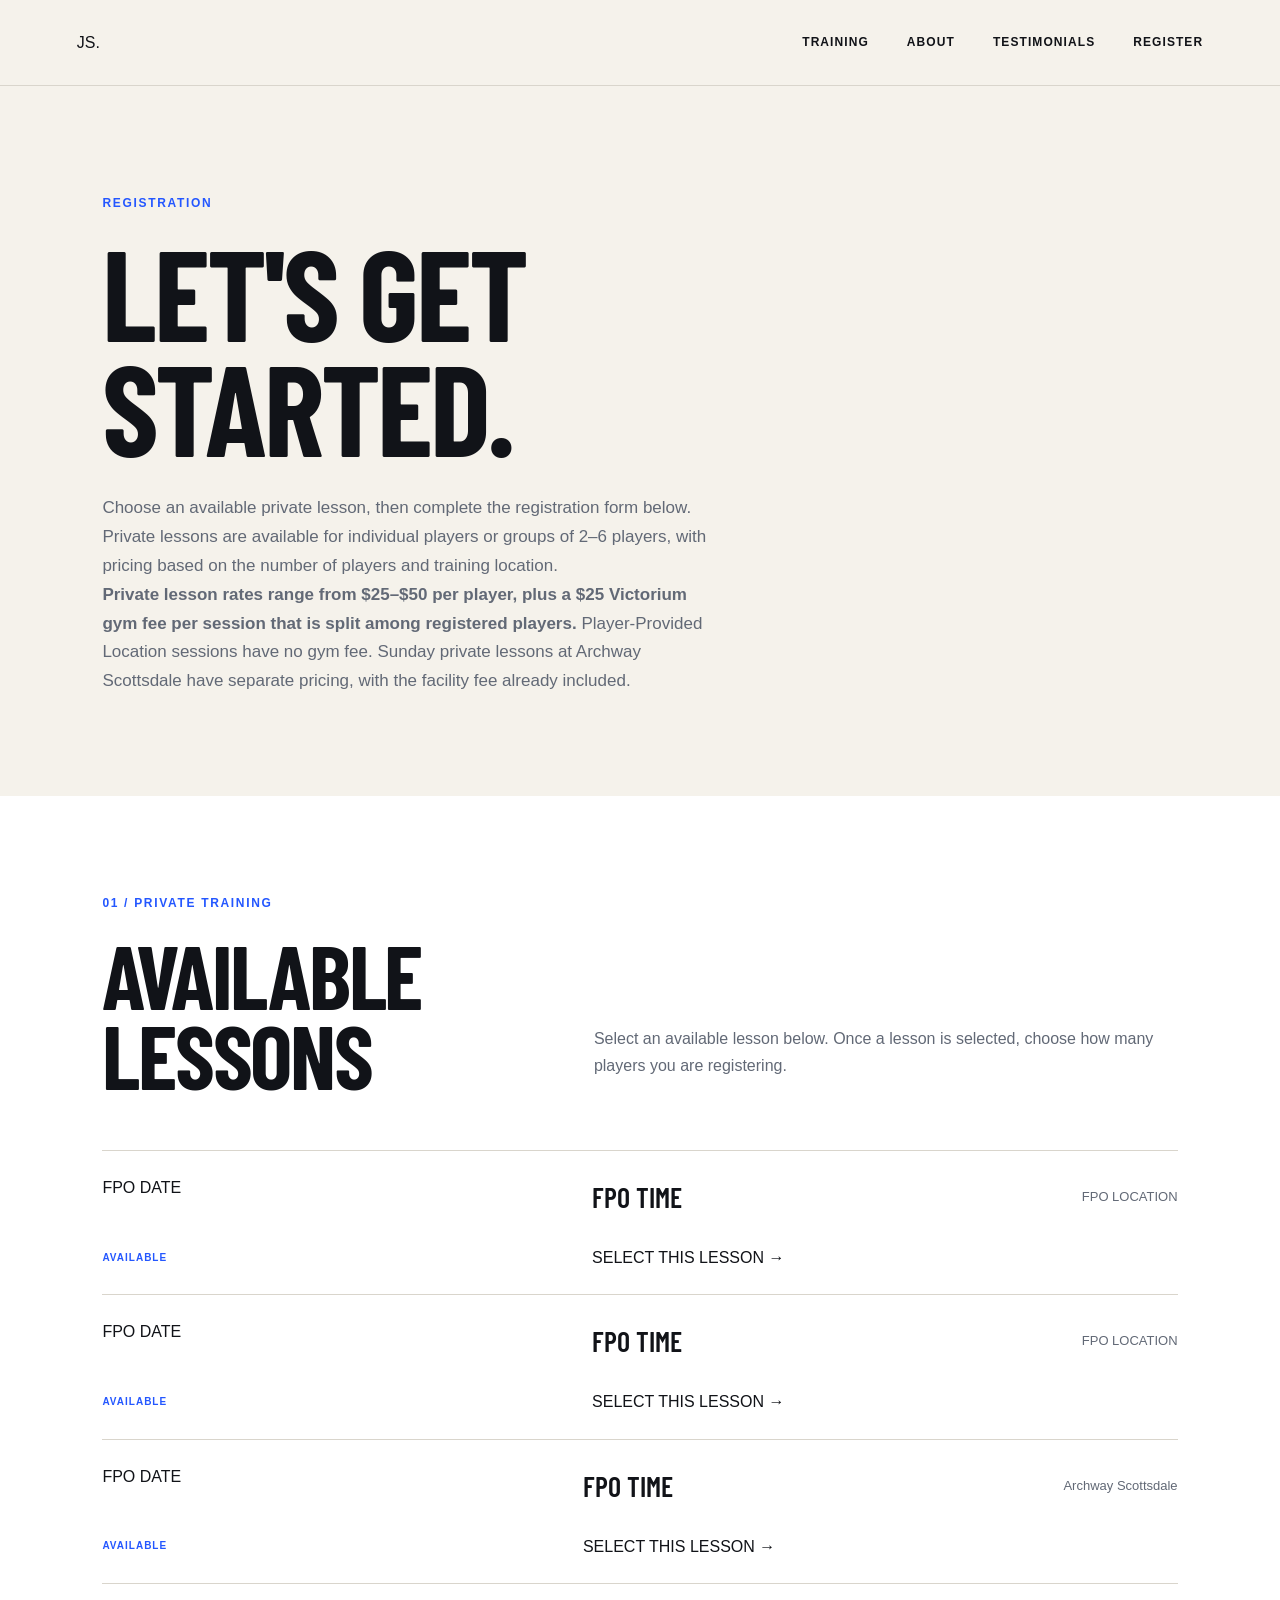
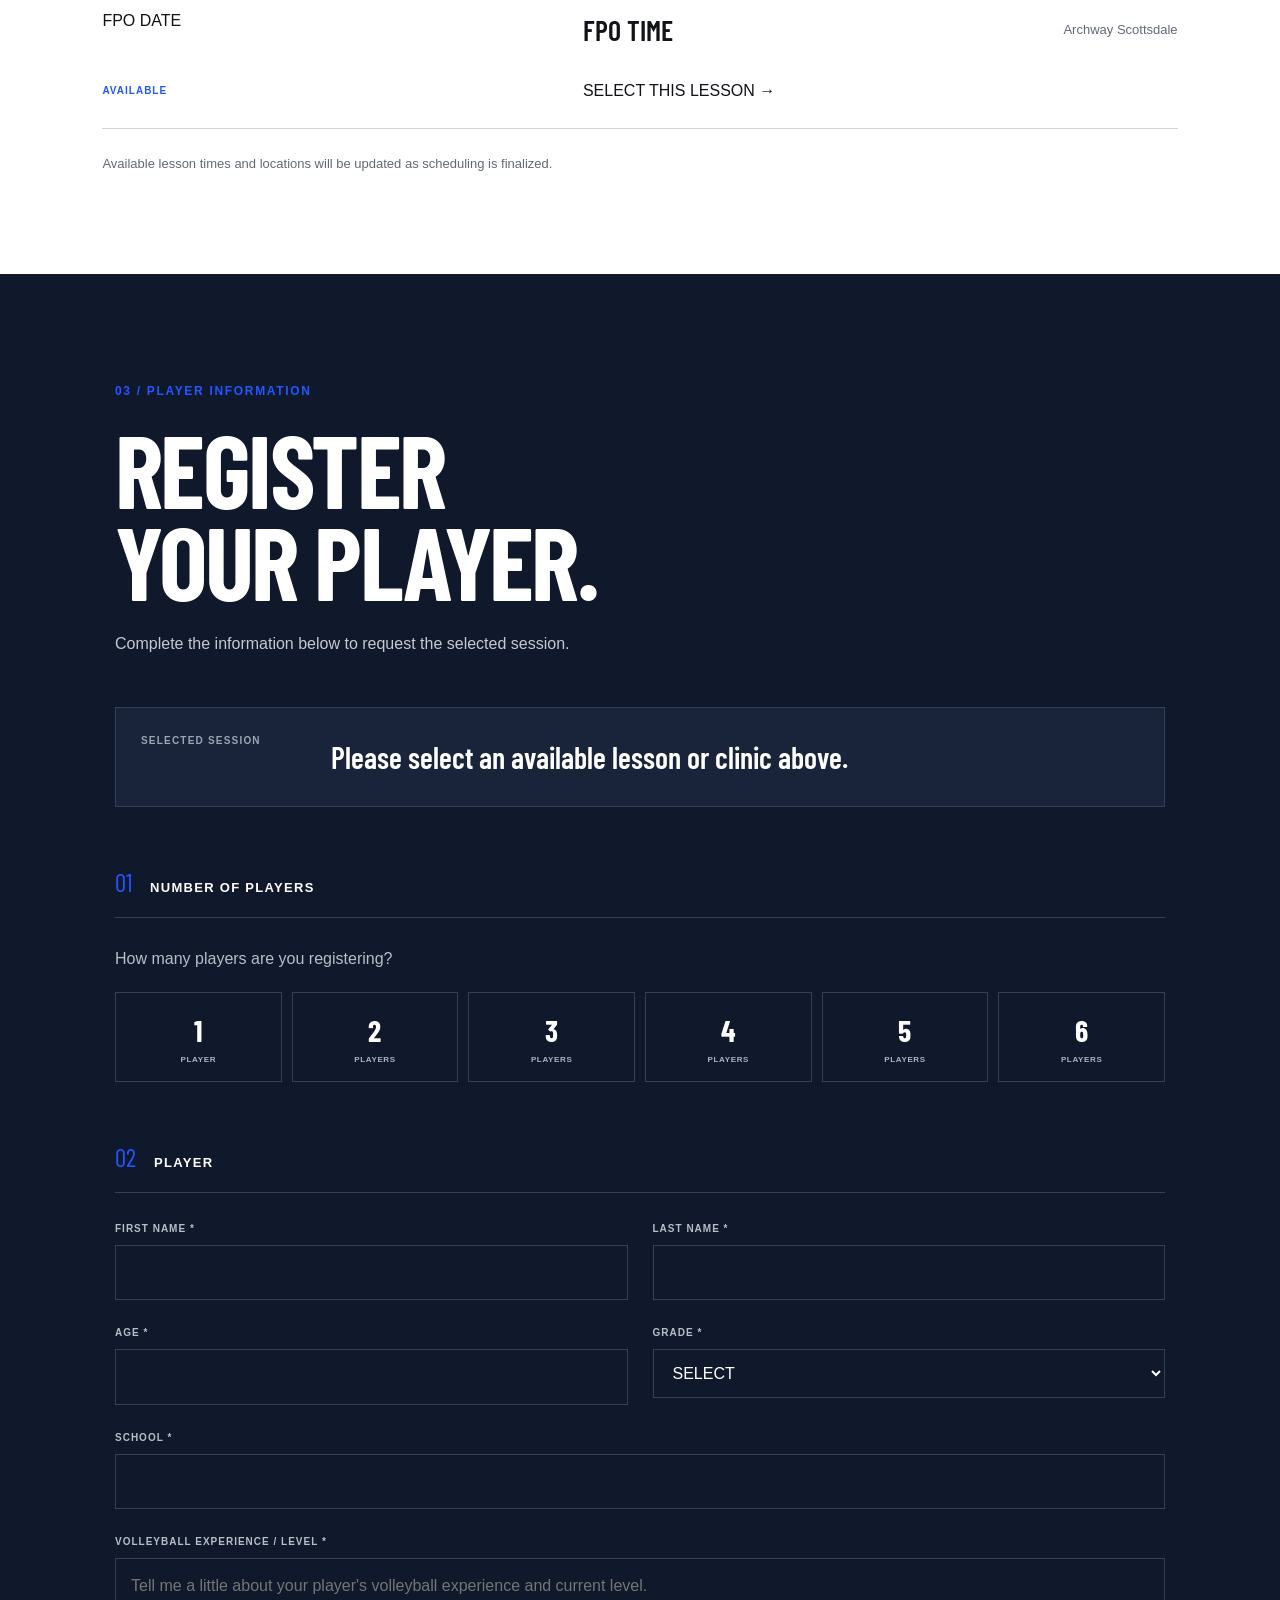
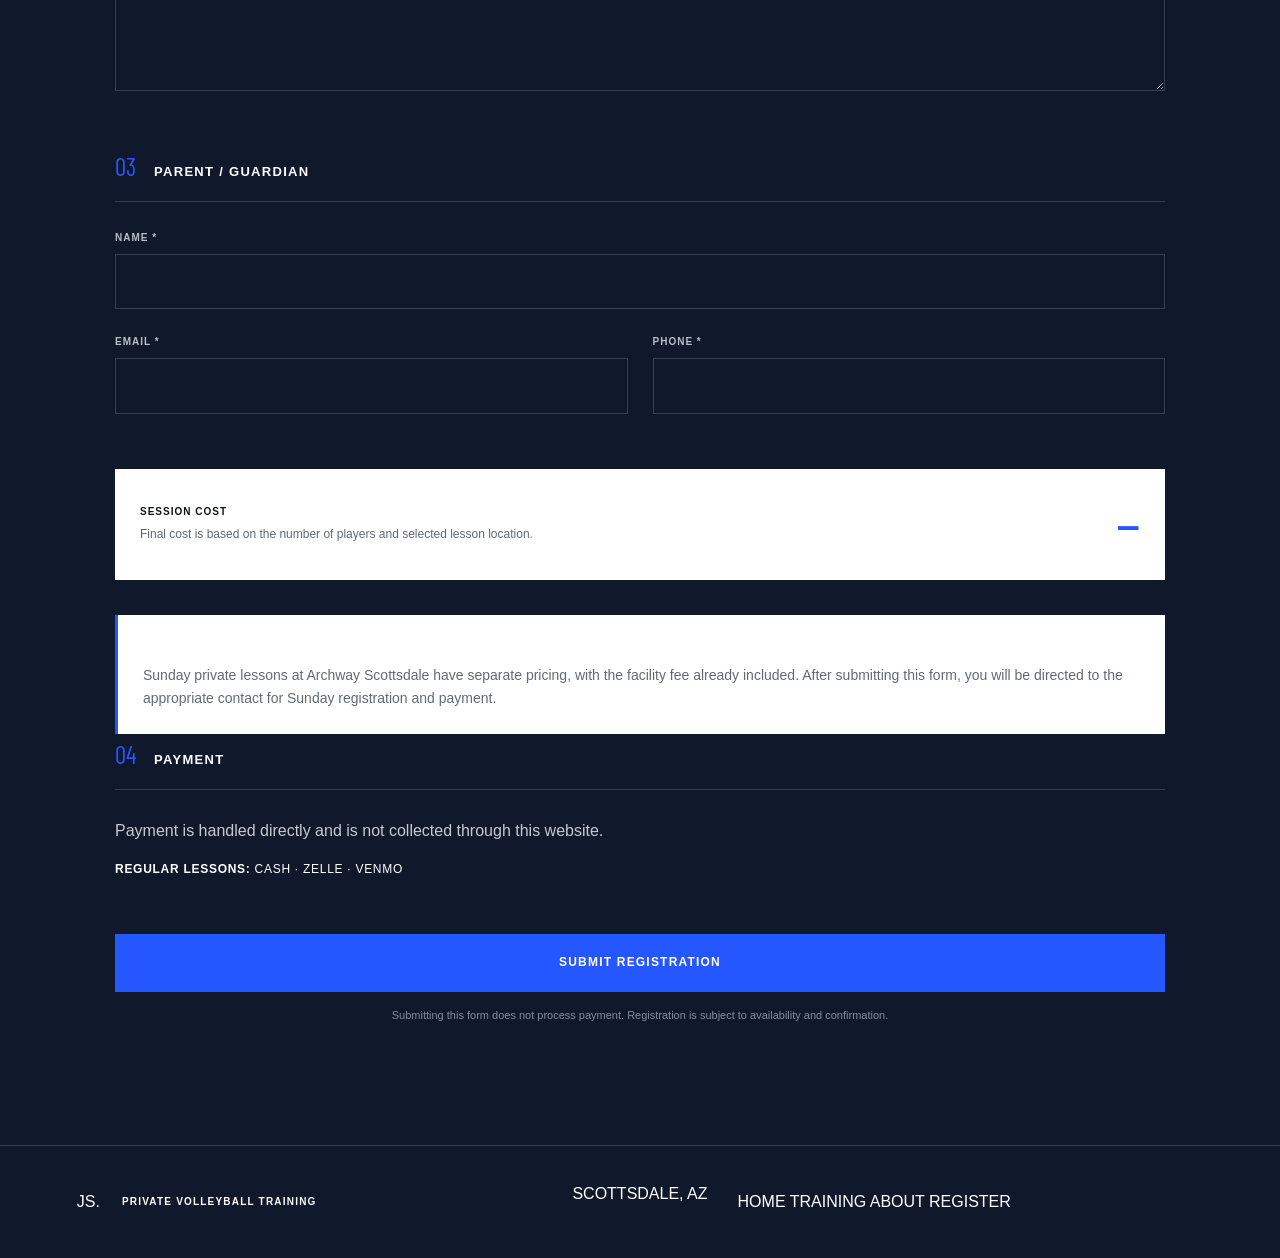
==== commit 401150a1: "Update register.html" ====
--- a/register.html
+++ b/register.html
@@ -59,7 +59,7 @@
 
         <div class="availability-copy">
           <p>
-            Select an available lesson below. Once a lesson is selected, choose the training format that works best for your player.
+            Select an available lesson below. Once a lesson is selected, choose how many players you are registering.
           </p>
         </div>
       </div>
@@ -67,86 +67,72 @@
 
       <div class="schedule">
 
-        <!-- SATURDAY -->
-        <div class="schedule-day">
-          <div class="schedule-day-header">
-            <div>
-              <p class="schedule-day-name">SATURDAY</p>
-              <p class="schedule-date">AVAILABLE LESSONS</p>
-            </div>
-          </div>
-
-          <!-- Replace these FPO times/details with actual availability -->
-          <button
-            type="button"
-            class="slot available"
-            data-type="lesson"
-            data-day="Saturday"
-            data-date="FPO DATE"
-            data-time="FPO TIME"
-            data-location="FPO LOCATION">
-            <span class="slot-time">FPO TIME</span>
-            <span class="slot-location">FPO LOCATION</span>
-            <span class="slot-status">AVAILABLE</span>
-          </button>
-
-          <button
-            type="button"
-            class="slot available"
-            data-type="lesson"
-            data-day="Saturday"
-            data-date="FPO DATE"
-            data-time="FPO TIME"
-            data-location="FPO LOCATION">
-            <span class="slot-time">FPO TIME</span>
-            <span class="slot-location">FPO LOCATION</span>
-            <span class="slot-status">AVAILABLE</span>
-          </button>
-
-        </div>
-
-
-        <!-- SUNDAY -->
-        <div class="schedule-day">
-          <div class="schedule-day-header">
-            <div>
-              <p class="schedule-day-name">SUNDAY</p>
-              <p class="schedule-date">AVAILABLE LESSONS</p>
-            </div>
-
-            <span class="sunday-badge">SUNDAY PRICING</span>
-          </div>
-
-          <!-- Replace these FPO times/details with actual availability -->
-          <button
-            type="button"
-            class="slot available sunday-slot"
-            data-type="lesson"
-            data-day="Sunday"
-            data-date="FPO DATE"
-            data-time="FPO TIME"
-            data-location="FPO LOCATION"
-            data-sunday="true">
-            <span class="slot-time">FPO TIME</span>
-            <span class="slot-location">FPO LOCATION</span>
-            <span class="slot-status">AVAILABLE</span>
-          </button>
-
-          <button
-            type="button"
-            class="slot available sunday-slot"
-            data-type="lesson"
-            data-day="Sunday"
-            data-date="FPO DATE"
-            data-time="FPO TIME"
-            data-location="FPO LOCATION"
-            data-sunday="true">
-            <span class="slot-time">FPO TIME</span>
-            <span class="slot-location">FPO LOCATION</span>
-            <span class="slot-status">AVAILABLE</span>
-          </button>
-
-        </div>
+        <!-- MASTER LESSON CALENDAR -->
+        <!-- Replace FPO DATE/TIME/LOCATION with actual lessons in chronological order. -->
+
+        <button
+          type="button"
+          class="slot available"
+          data-type="lesson"
+          data-day="FPO DAY"
+          data-date="FPO DATE"
+          data-time="FPO TIME"
+          data-location="FPO LOCATION"
+          data-sunday="false">
+          <span class="slot-date">FPO DATE</span>
+          <span class="slot-time">FPO TIME</span>
+          <span class="slot-location">FPO LOCATION</span>
+          <span class="slot-status">AVAILABLE</span>
+          <span class="slot-select">SELECT THIS LESSON →</span>
+        </button>
+
+        <button
+          type="button"
+          class="slot available"
+          data-type="lesson"
+          data-day="FPO DAY"
+          data-date="FPO DATE"
+          data-time="FPO TIME"
+          data-location="FPO LOCATION"
+          data-sunday="false">
+          <span class="slot-date">FPO DATE</span>
+          <span class="slot-time">FPO TIME</span>
+          <span class="slot-location">FPO LOCATION</span>
+          <span class="slot-status">AVAILABLE</span>
+          <span class="slot-select">SELECT THIS LESSON →</span>
+        </button>
+
+        <button
+          type="button"
+          class="slot available"
+          data-type="lesson"
+          data-day="FPO DAY"
+          data-date="FPO DATE"
+          data-time="FPO TIME"
+          data-location="Archway Scottsdale"
+          data-sunday="true">
+          <span class="slot-date">FPO DATE</span>
+          <span class="slot-time">FPO TIME</span>
+          <span class="slot-location">Archway Scottsdale</span>
+          <span class="slot-status">AVAILABLE</span>
+          <span class="slot-select">SELECT THIS LESSON →</span>
+        </button>
+
+        <button
+          type="button"
+          class="slot available"
+          data-type="lesson"
+          data-day="FPO DAY"
+          data-date="FPO DATE"
+          data-time="FPO TIME"
+          data-location="Archway Scottsdale"
+          data-sunday="true">
+          <span class="slot-date">FPO DATE</span>
+          <span class="slot-time">FPO TIME</span>
+          <span class="slot-location">Archway Scottsdale</span>
+          <span class="slot-status">AVAILABLE</span>
+          <span class="slot-select">SELECT THIS LESSON →</span>
+        </button>
 
       </div>
 
@@ -157,99 +143,6 @@
       </div>
 
     </section>
-
-
-    <!-- SKILL-SPECIFIC CLINICS -->
-    <section class="clinics-section section-pad" id="clinics">
-
-      <div class="availability-intro">
-        <div>
-          <p class="eyebrow">02 / SKILL-SPECIFIC CLINICS</p>
-          <h2>FOCUSED<br>TRAINING.</h2>
-        </div>
-
-        <div class="availability-copy">
-          <p>
-            Skill-specific clinics give players focused instruction and repetition around one area of the game. Each clinic is capped at six players.
-          </p>
-        </div>
-      </div>
-
-
-      <div class="clinic-list">
-
-        <!-- CLINIC 1 -->
-        <button
-          type="button"
-          class="clinic-card available"
-          data-type="clinic"
-          data-clinic="Serving Clinic"
-          data-date="FPO DATE"
-          data-time="FPO TIME"
-          data-location="FPO LOCATION"
-          data-price="FPO PRICE"
-          data-spots="6">
-
-          <div class="clinic-main">
-            <div>
-              <p class="clinic-number">01</p>
-              <h3>SERVING CLINIC</h3>
-            </div>
-
-            <span class="clinic-status">AVAILABLE</span>
-          </div>
-
-          <div class="clinic-meta">
-            <span>FPO DATE</span>
-            <span>FPO TIME</span>
-            <span>FPO LOCATION</span>
-            <span>UP TO 6 PLAYERS</span>
-          </div>
-
-        </button>
-
-
-        <!-- CLINIC 2 -->
-        <button
-          type="button"
-          class="clinic-card available"
-          data-type="clinic"
-          data-clinic="Passing Clinic"
-          data-date="FPO DATE"
-          data-time="FPO TIME"
-          data-location="FPO LOCATION"
-          data-price="FPO PRICE"
-          data-spots="6">
-
-          <div class="clinic-main">
-            <div>
-              <p class="clinic-number">02</p>
-              <h3>PASSING CLINIC</h3>
-            </div>
-
-            <span class="clinic-status">AVAILABLE</span>
-          </div>
-
-          <div class="clinic-meta">
-            <span>FPO DATE</span>
-            <span>FPO TIME</span>
-            <span>FPO LOCATION</span>
-            <span>UP TO 6 PLAYERS</span>
-          </div>
-
-        </button>
-
-      </div>
-
-      <div class="clinic-notice">
-        <strong>CLINICS ARE CAPPED AT SIX PLAYERS.</strong>
-        <p>
-          Select a clinic above, then complete the registration form below.
-        </p>
-      </div>
-
-    </section>
-
 
     <!-- REGISTRATION FORM -->
     <section class="registration-form-section section-pad" id="registration-form">
@@ -295,43 +188,69 @@
           <input type="hidden" id="sessionPrice" name="sessionPrice">
 
 
+          <!-- NUMBER OF PLAYERS -->
+          <div class="form-section" id="player-count-section">
+            <div class="form-section-heading">
+              <span>01</span>
+              <h3>NUMBER OF PLAYERS</h3>
+            </div>
+
+            <p class="format-intro">
+              How many players are you registering?
+            </p>
+
+            <div class="format-options player-count-options">
+              <label class="format-option">
+                <input type="radio" name="playerCount" value="1" required>
+                <span><strong>1</strong><small>PLAYER</small></span>
+              </label>
+              <label class="format-option">
+                <input type="radio" name="playerCount" value="2">
+                <span><strong>2</strong><small>PLAYERS</small></span>
+              </label>
+              <label class="format-option">
+                <input type="radio" name="playerCount" value="3">
+                <span><strong>3</strong><small>PLAYERS</small></span>
+              </label>
+              <label class="format-option">
+                <input type="radio" name="playerCount" value="4">
+                <span><strong>4</strong><small>PLAYERS</small></span>
+              </label>
+              <label class="format-option">
+                <input type="radio" name="playerCount" value="5">
+                <span><strong>5</strong><small>PLAYERS</small></span>
+              </label>
+              <label class="format-option">
+                <input type="radio" name="playerCount" value="6">
+                <span><strong>6</strong><small>PLAYERS</small></span>
+              </label>
+            </div>
+
+            <div id="additional-player-fields" class="additional-player-fields"></div>
+          </div>
+
+
           <!-- PLAYER -->
           <div class="form-section">
-
             <div class="form-section-heading">
-              <span>01</span>
+              <span>02</span>
               <h3>PLAYER</h3>
             </div>
 
             <div class="form-grid">
-
               <div class="form-field">
                 <label for="playerFirstName">FIRST NAME *</label>
-                <input
-                  type="text"
-                  id="playerFirstName"
-                  name="playerFirstName"
-                  required>
+                <input type="text" id="playerFirstName" name="playerFirstName" required>
               </div>
 
               <div class="form-field">
                 <label for="playerLastName">LAST NAME *</label>
-                <input
-                  type="text"
-                  id="playerLastName"
-                  name="playerLastName"
-                  required>
+                <input type="text" id="playerLastName" name="playerLastName" required>
               </div>
 
               <div class="form-field">
                 <label for="playerAge">AGE *</label>
-                <input
-                  type="number"
-                  id="playerAge"
-                  name="playerAge"
-                  min="5"
-                  max="18"
-                  required>
+                <input type="number" id="playerAge" name="playerAge" min="5" max="18" required>
               </div>
 
               <div class="form-field">
@@ -347,11 +266,7 @@
 
               <div class="form-field form-field-full">
                 <label for="playerSchool">SCHOOL *</label>
-                <input
-                  type="text"
-                  id="playerSchool"
-                  name="playerSchool"
-                  required>
+                <input type="text" id="playerSchool" name="playerSchool" required>
               </div>
 
               <div class="form-field form-field-full">
@@ -363,9 +278,7 @@
                   placeholder="Tell me a little about your player's volleyball experience and current level."
                   required></textarea>
               </div>
-
-            </div>
-
+            </div>
           </div>
 
 
@@ -373,7 +286,7 @@
           <div class="form-section">
 
             <div class="form-section-heading">
-              <span>02</span>
+              <span>03</span>
               <h3>PARENT / GUARDIAN</h3>
             </div>
 
@@ -410,81 +323,13 @@
 
           </div>
 
-
-          <!-- TRAINING FORMAT -->
-          <div class="form-section" id="training-format-section">
-
-            <div class="form-section-heading">
-              <span>03</span>
-              <h3>TRAINING FORMAT</h3>
-            </div>
-
-            <p class="format-intro">
-              Select the format that works best for your player.
-            </p>
-
-            <div class="format-options">
-
-              <label class="format-option">
-                <input type="radio" name="trainingFormat" value="1:1" required>
-                <span>
-                  <strong>1:1</strong>
-                  <small>PRIVATE</small>
-                </span>
-              </label>
-
-              <label class="format-option">
-                <input type="radio" name="trainingFormat" value="2:1">
-                <span>
-                  <strong>2:1</strong>
-                  <small>TWO PLAYERS</small>
-                </span>
-              </label>
-
-              <label class="format-option">
-                <input type="radio" name="trainingFormat" value="3:1">
-                <span>
-                  <strong>3:1</strong>
-                  <small>THREE PLAYERS</small>
-                </span>
-              </label>
-
-              <label class="format-option">
-                <input type="radio" name="trainingFormat" value="4:1">
-                <span>
-                  <strong>4:1</strong>
-                  <small>FOUR PLAYERS</small>
-                </span>
-              </label>
-
-              <label class="format-option">
-                <input type="radio" name="trainingFormat" value="5:1">
-                <span>
-                  <strong>5:1</strong>
-                  <small>FIVE PLAYERS</small>
-                </span>
-              </label>
-
-              <label class="format-option">
-                <input type="radio" name="trainingFormat" value="6:1">
-                <span>
-                  <strong>6:1</strong>
-                  <small>SIX PLAYERS</small>
-                </span>
-              </label>
-
-            </div>
-
-          </div>
-
-
           <!-- COST -->
           <div class="cost-box">
 
             <div>
               <p class="cost-label">SESSION COST</p>
               <p class="cost-note">
-                Final cost will be confirmed based on the selected session and format.
+                Final cost is based on the number of players and selected lesson location.
               </p>
             </div>
 
@@ -501,7 +346,7 @@
             <strong>SUNDAY REGISTRATION</strong>
 
             <p>
-              Sunday sessions have separate pricing and registration. After submitting this form, you will be directed to the appropriate contact for Sunday registration and payment.
+              Sunday private lessons at Archway Scottsdale have separate pricing, with the facility fee already included. After submitting this form, you will be directed to the appropriate contact for Sunday registration and payment.
             </p>
 
           </div>
@@ -524,27 +369,6 @@
             </p>
 
           </div>
-
-
-          <!-- WAIVER -->
-          <div class="waiver-box">
-
-            <label class="checkbox-field">
-
-              <input
-                type="checkbox"
-                id="parentAuthorization"
-                name="parentAuthorization"
-                required>
-
-              <span>
-                I am the parent or legal guardian of the player named above and authorize their participation in the selected volleyball training session. I understand that volleyball training involves physical activity and potential risks of injury. I acknowledge that participation is voluntary and that I am responsible for providing accurate information regarding the player's ability to participate.
-              </span>
-
-            </label>
-
-          </div>
-
 
           <button type="submit" class="form-submit">
             SUBMIT REGISTRATION
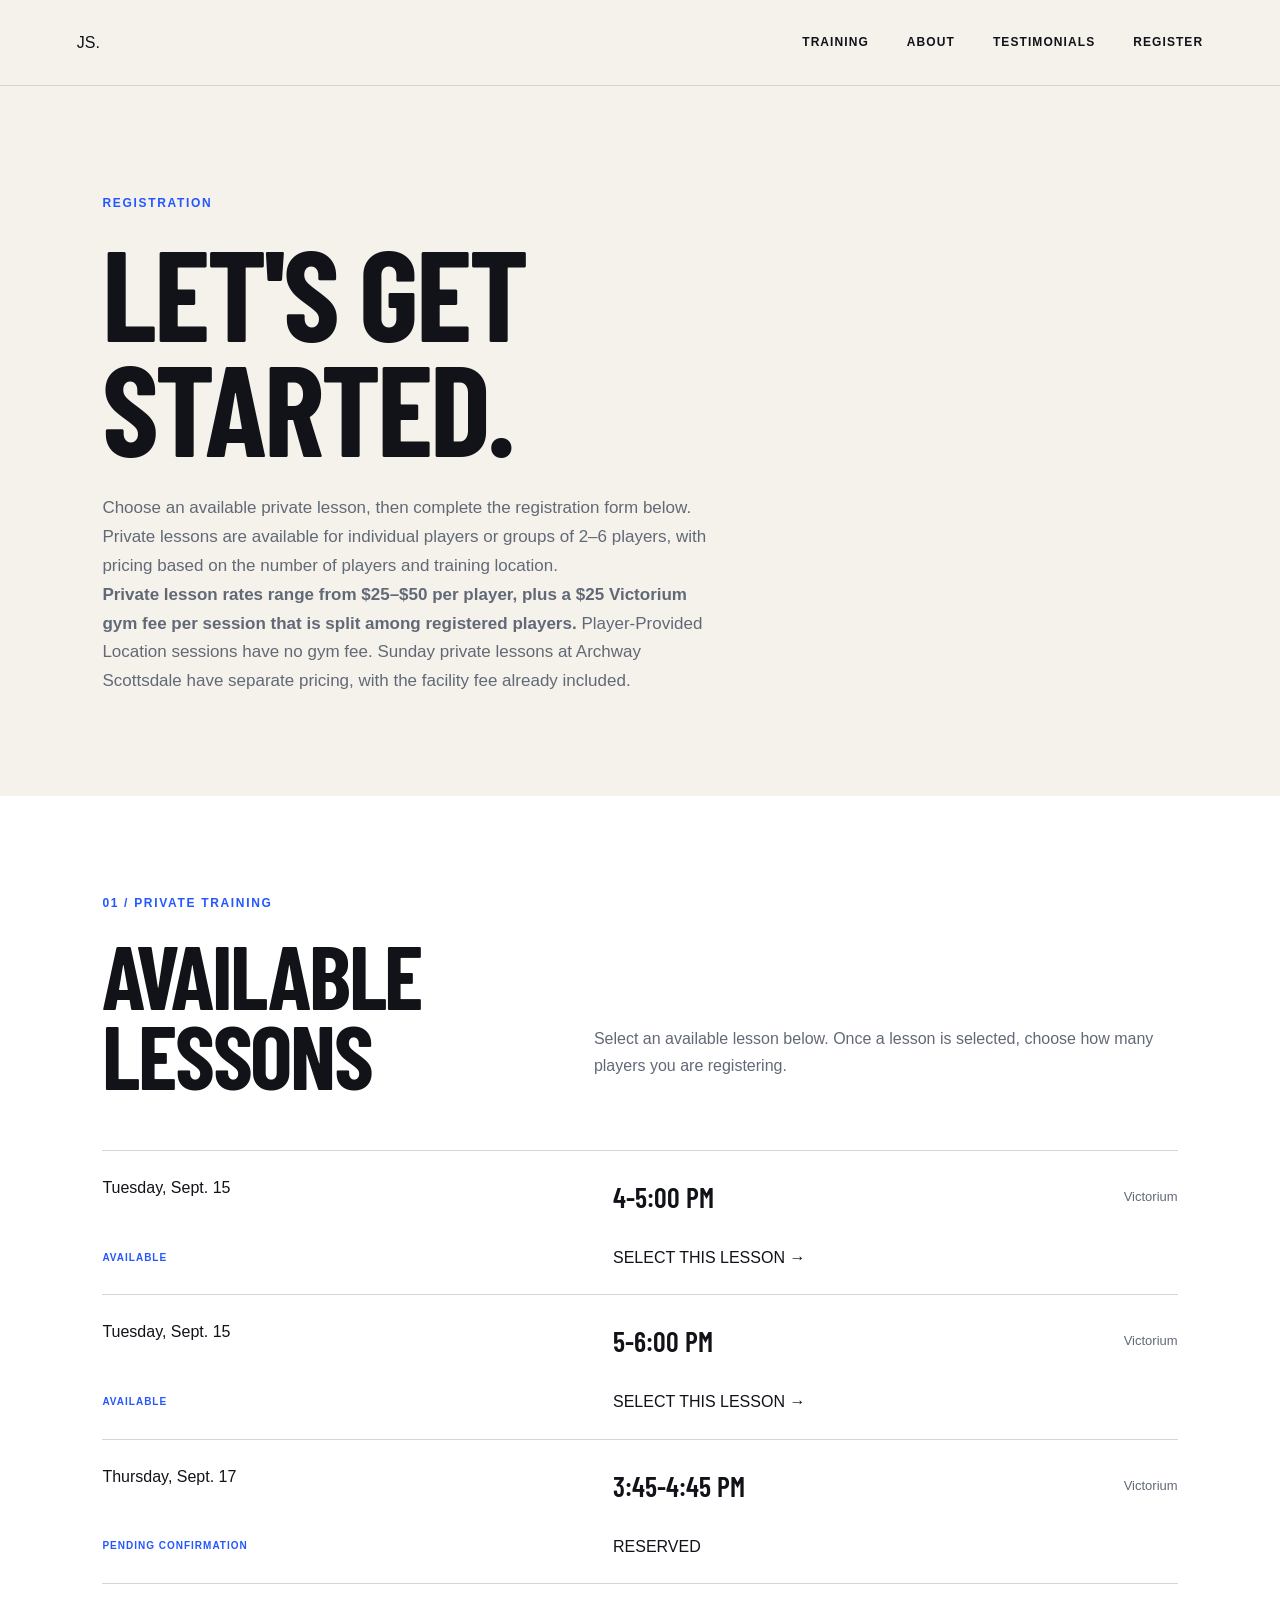
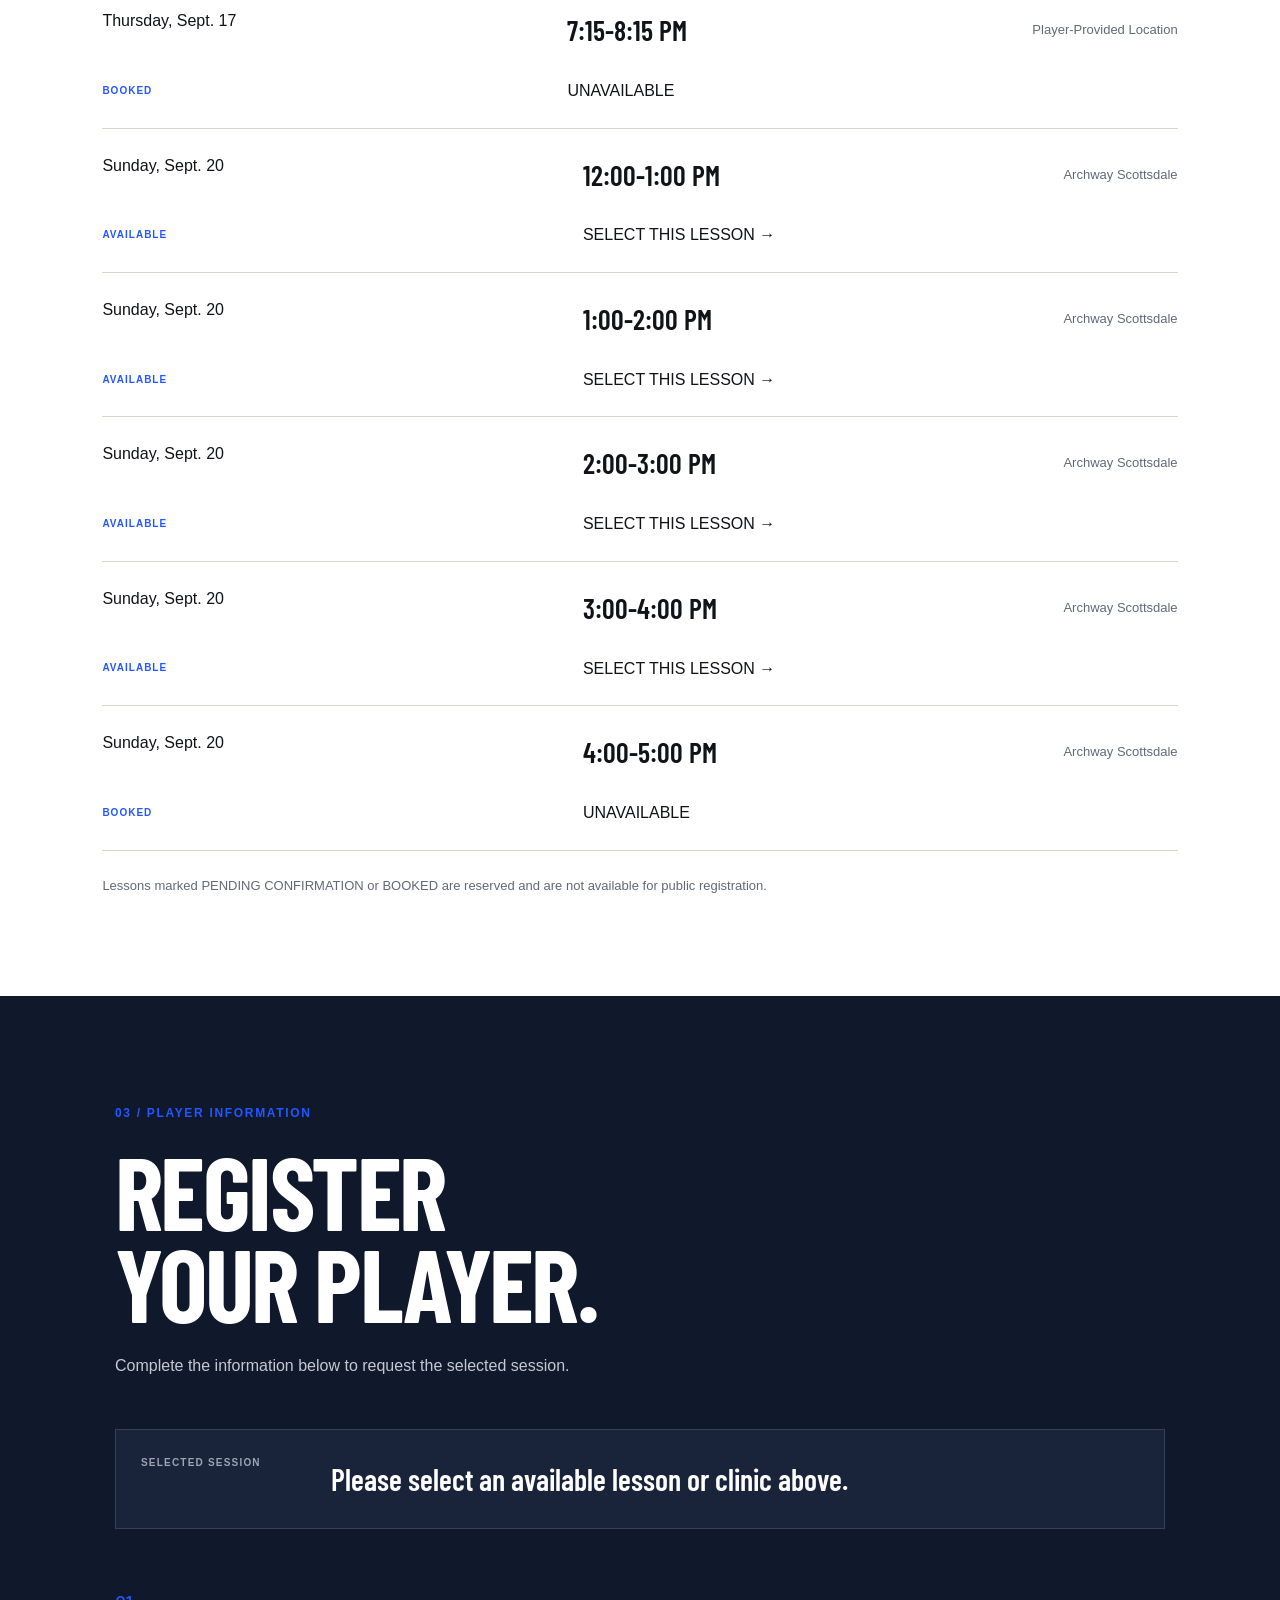
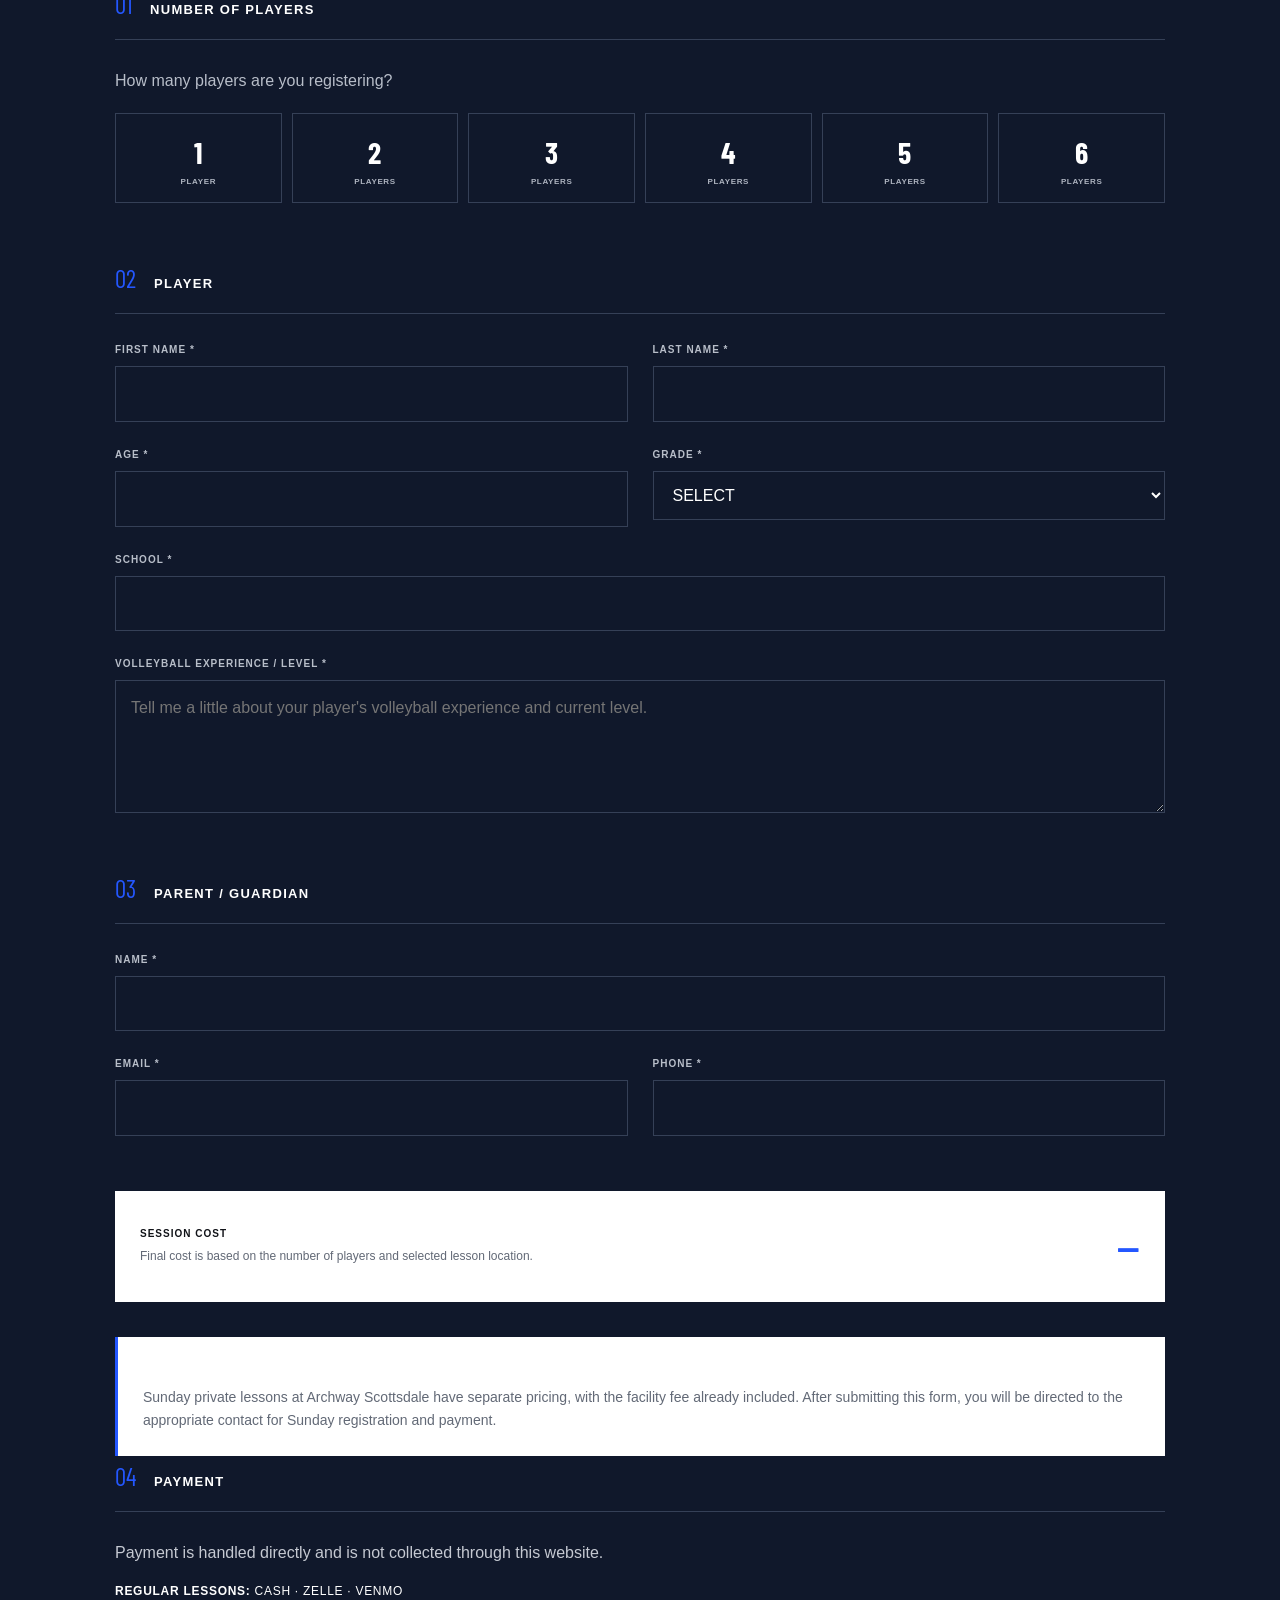
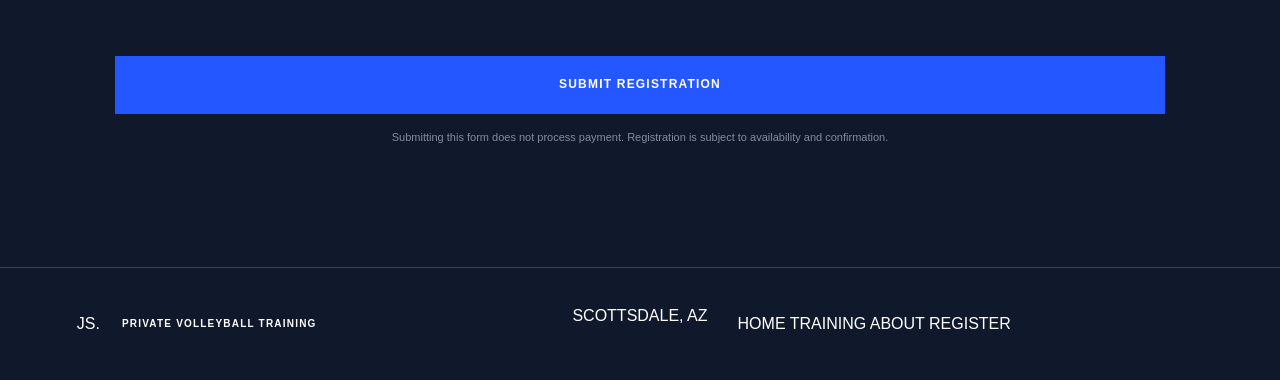
==== commit 1211b0bb: "Update register 2" ====
--- a/register.html
+++ b/register.html
@@ -67,21 +67,20 @@
 
       <div class="schedule">
 
-        <!-- MASTER LESSON CALENDAR -->
-        <!-- Replace FPO DATE/TIME/LOCATION with actual lessons in chronological order. -->
+        <!-- MASTER LESSON CALENDAR — EARLIEST DATES FIRST -->
 
         <button
           type="button"
           class="slot available"
           data-type="lesson"
-          data-day="FPO DAY"
-          data-date="FPO DATE"
-          data-time="FPO TIME"
-          data-location="FPO LOCATION"
+          data-day="Tuesday"
+          data-date="Tuesday, Sept. 15"
+          data-time="4-5:00 PM"
+          data-location="Victorium"
           data-sunday="false">
-          <span class="slot-date">FPO DATE</span>
-          <span class="slot-time">FPO TIME</span>
-          <span class="slot-location">FPO LOCATION</span>
+          <span class="slot-date">Tuesday, Sept. 15</span>
+          <span class="slot-time">4-5:00 PM</span>
+          <span class="slot-location">Victorium</span>
           <span class="slot-status">AVAILABLE</span>
           <span class="slot-select">SELECT THIS LESSON →</span>
         </button>
@@ -90,29 +89,65 @@
           type="button"
           class="slot available"
           data-type="lesson"
-          data-day="FPO DAY"
-          data-date="FPO DATE"
-          data-time="FPO TIME"
-          data-location="FPO LOCATION"
+          data-day="Tuesday"
+          data-date="Tuesday, Sept. 15"
+          data-time="5-6:00 PM"
+          data-location="Victorium"
           data-sunday="false">
-          <span class="slot-date">FPO DATE</span>
-          <span class="slot-time">FPO TIME</span>
-          <span class="slot-location">FPO LOCATION</span>
+          <span class="slot-date">Tuesday, Sept. 15</span>
+          <span class="slot-time">5-6:00 PM</span>
+          <span class="slot-location">Victorium</span>
           <span class="slot-status">AVAILABLE</span>
           <span class="slot-select">SELECT THIS LESSON →</span>
         </button>
 
         <button
           type="button"
+          class="slot pending"
+          data-type="lesson"
+          data-day="Thursday"
+          data-date="Thursday, Sept. 17"
+          data-time="3:45-4:45 PM"
+          data-location="Victorium"
+          data-status="pending"
+          data-private-key="sept17-345"
+          data-sunday="false">
+          <span class="slot-date">Thursday, Sept. 17</span>
+          <span class="slot-time">3:45-4:45 PM</span>
+          <span class="slot-location">Victorium</span>
+          <span class="slot-status">PENDING CONFIRMATION</span>
+          <span class="slot-select">RESERVED</span>
+        </button>
+
+        <button
+          type="button"
+          class="slot booked"
+          data-type="lesson"
+          data-day="Thursday"
+          data-date="Thursday, Sept. 17"
+          data-time="7:15-8:15 PM"
+          data-location="Player-Provided Location"
+          data-private-key="sept17-715"
+          data-sunday="false"
+          disabled>
+          <span class="slot-date">Thursday, Sept. 17</span>
+          <span class="slot-time">7:15-8:15 PM</span>
+          <span class="slot-location">Player-Provided Location</span>
+          <span class="slot-status">BOOKED</span>
+          <span class="slot-select">UNAVAILABLE</span>
+        </button>
+
+        <button
+          type="button"
           class="slot available"
           data-type="lesson"
-          data-day="FPO DAY"
-          data-date="FPO DATE"
-          data-time="FPO TIME"
+          data-day="Sunday"
+          data-date="Sunday, Sept. 20"
+          data-time="12:00-1:00 PM"
           data-location="Archway Scottsdale"
           data-sunday="true">
-          <span class="slot-date">FPO DATE</span>
-          <span class="slot-time">FPO TIME</span>
+          <span class="slot-date">Sunday, Sept. 20</span>
+          <span class="slot-time">12:00-1:00 PM</span>
           <span class="slot-location">Archway Scottsdale</span>
           <span class="slot-status">AVAILABLE</span>
           <span class="slot-select">SELECT THIS LESSON →</span>
@@ -122,23 +157,79 @@
           type="button"
           class="slot available"
           data-type="lesson"
-          data-day="FPO DAY"
-          data-date="FPO DATE"
-          data-time="FPO TIME"
+          data-day="Sunday"
+          data-date="Sunday, Sept. 20"
+          data-time="1:00-2:00 PM"
           data-location="Archway Scottsdale"
           data-sunday="true">
-          <span class="slot-date">FPO DATE</span>
-          <span class="slot-time">FPO TIME</span>
+          <span class="slot-date">Sunday, Sept. 20</span>
+          <span class="slot-time">1:00-2:00 PM</span>
           <span class="slot-location">Archway Scottsdale</span>
           <span class="slot-status">AVAILABLE</span>
           <span class="slot-select">SELECT THIS LESSON →</span>
         </button>
 
+        <button
+          type="button"
+          class="slot available"
+          data-type="lesson"
+          data-day="Sunday"
+          data-date="Sunday, Sept. 20"
+          data-time="2:00-3:00 PM"
+          data-location="Archway Scottsdale"
+          data-sunday="true">
+          <span class="slot-date">Sunday, Sept. 20</span>
+          <span class="slot-time">2:00-3:00 PM</span>
+          <span class="slot-location">Archway Scottsdale</span>
+          <span class="slot-status">AVAILABLE</span>
+          <span class="slot-select">SELECT THIS LESSON →</span>
+        </button>
+
+        <button
+          type="button"
+          class="slot available"
+          data-type="lesson"
+          data-day="Sunday"
+          data-date="Sunday, Sept. 20"
+          data-time="3:00-4:00 PM"
+          data-location="Archway Scottsdale"
+          data-sunday="true">
+          <span class="slot-date">Sunday, Sept. 20</span>
+          <span class="slot-time">3:00-4:00 PM</span>
+          <span class="slot-location">Archway Scottsdale</span>
+          <span class="slot-status">AVAILABLE</span>
+          <span class="slot-select">SELECT THIS LESSON →</span>
+        </button>
+
+        <button
+          type="button"
+          class="slot booked"
+          data-type="lesson"
+          data-day="Sunday"
+          data-date="Sunday, Sept. 20"
+          data-time="4:00-5:00 PM"
+          data-location="Archway Scottsdale"
+          data-private-key="sept20-4"
+          data-sunday="true"
+          disabled>
+          <span class="slot-date">Sunday, Sept. 20</span>
+          <span class="slot-time">4:00-5:00 PM</span>
+          <span class="slot-location">Archway Scottsdale</span>
+          <span class="slot-status">BOOKED</span>
+          <span class="slot-select">UNAVAILABLE</span>
+        </button>
+
       </div>
 
       <div class="availability-note">
         <p>
-          Available lesson times and locations will be updated as scheduling is finalized.
+          Lessons marked PENDING CONFIRMATION or BOOKED are reserved and are not available for public registration.
+        </p>
+      </div>
+
+      <div id="private-registration-note" class="availability-note" hidden>
+        <p>
+          This private registration link is reserved for you. Complete the registration form below to register for this lesson.
         </p>
       </div>
 
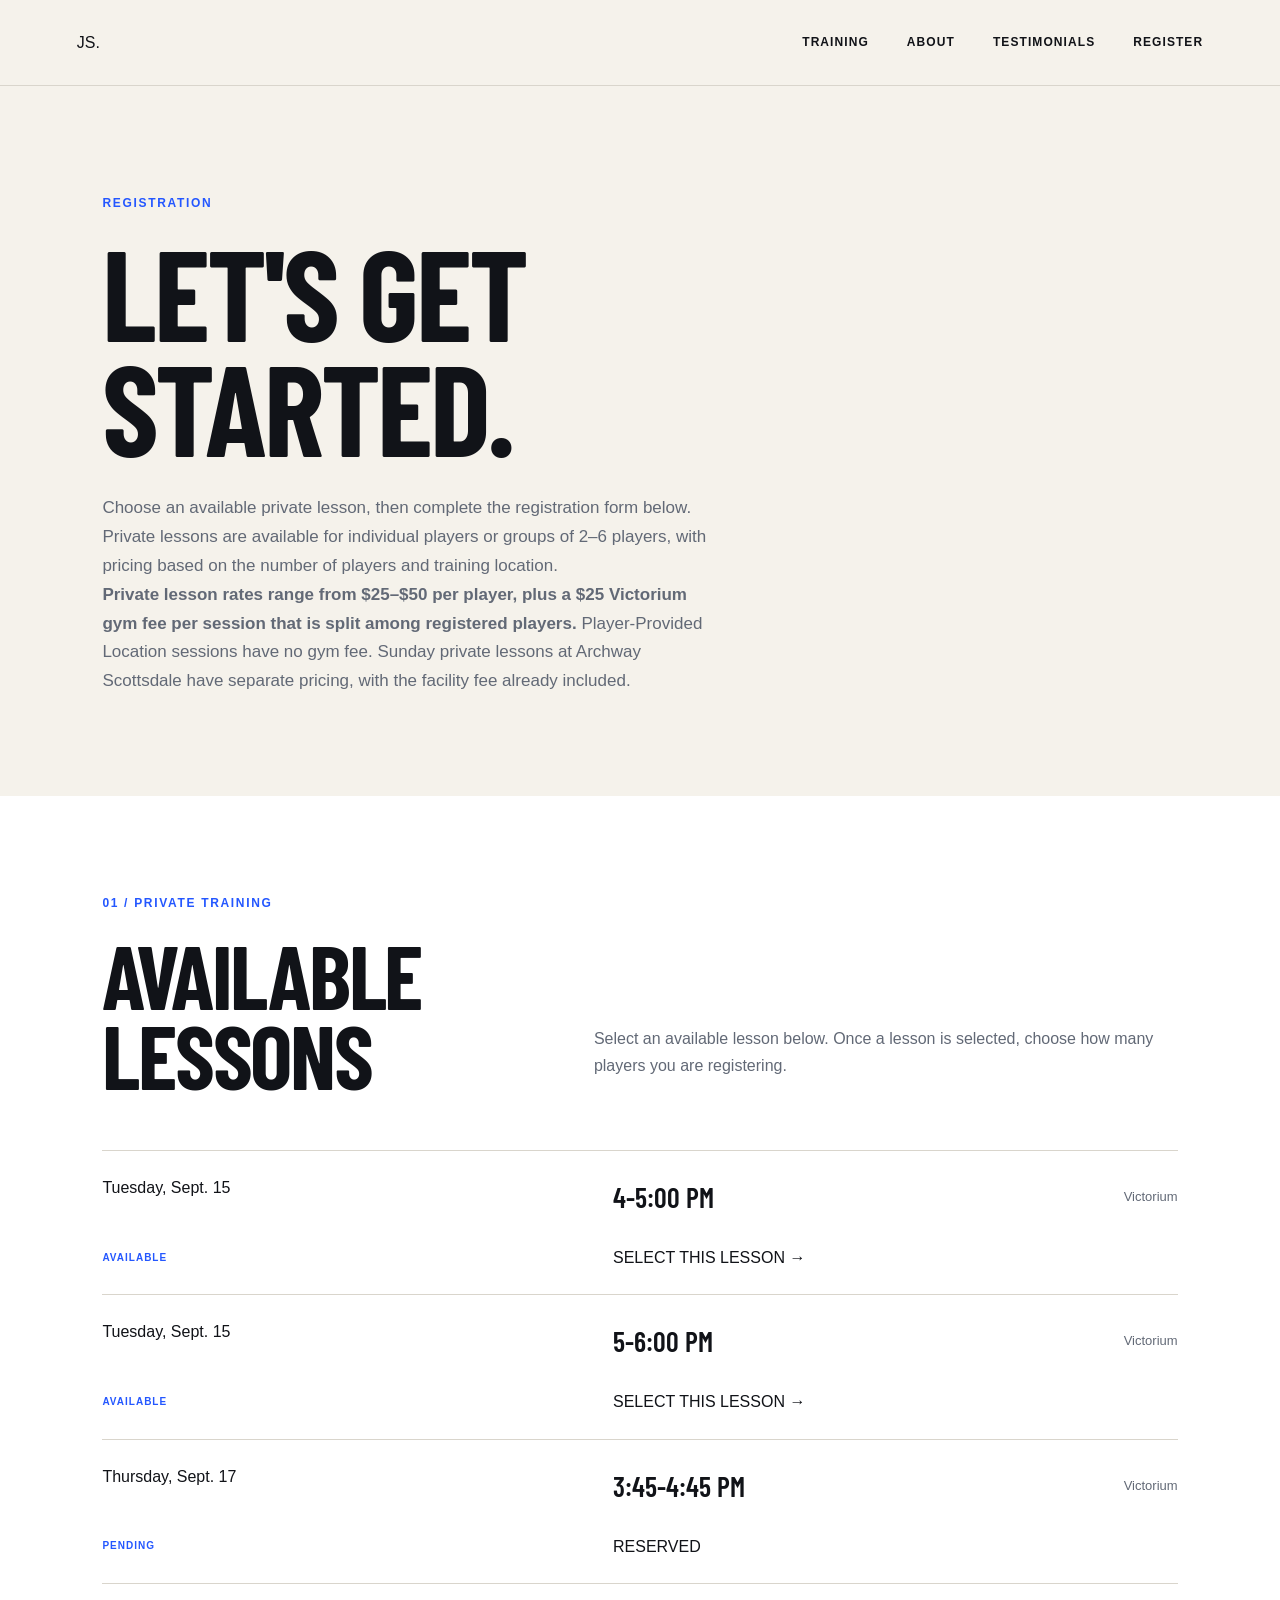
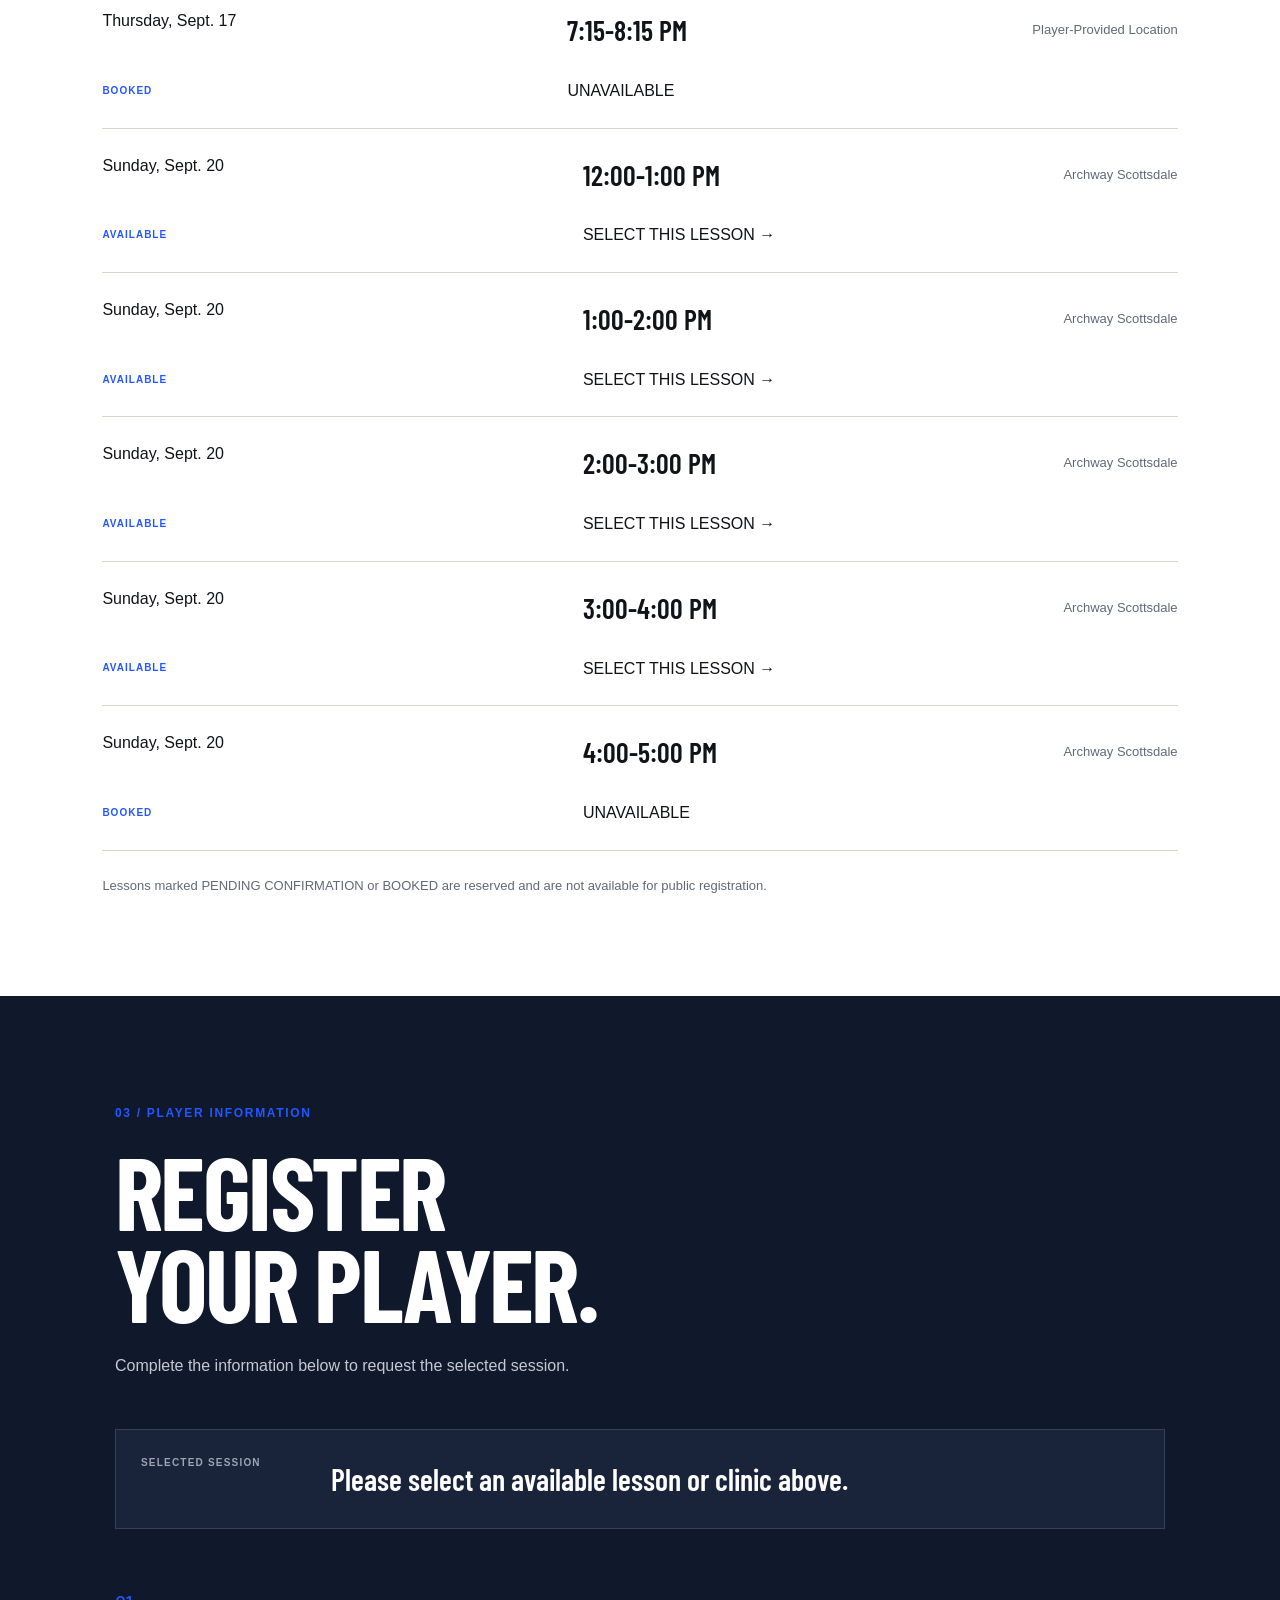
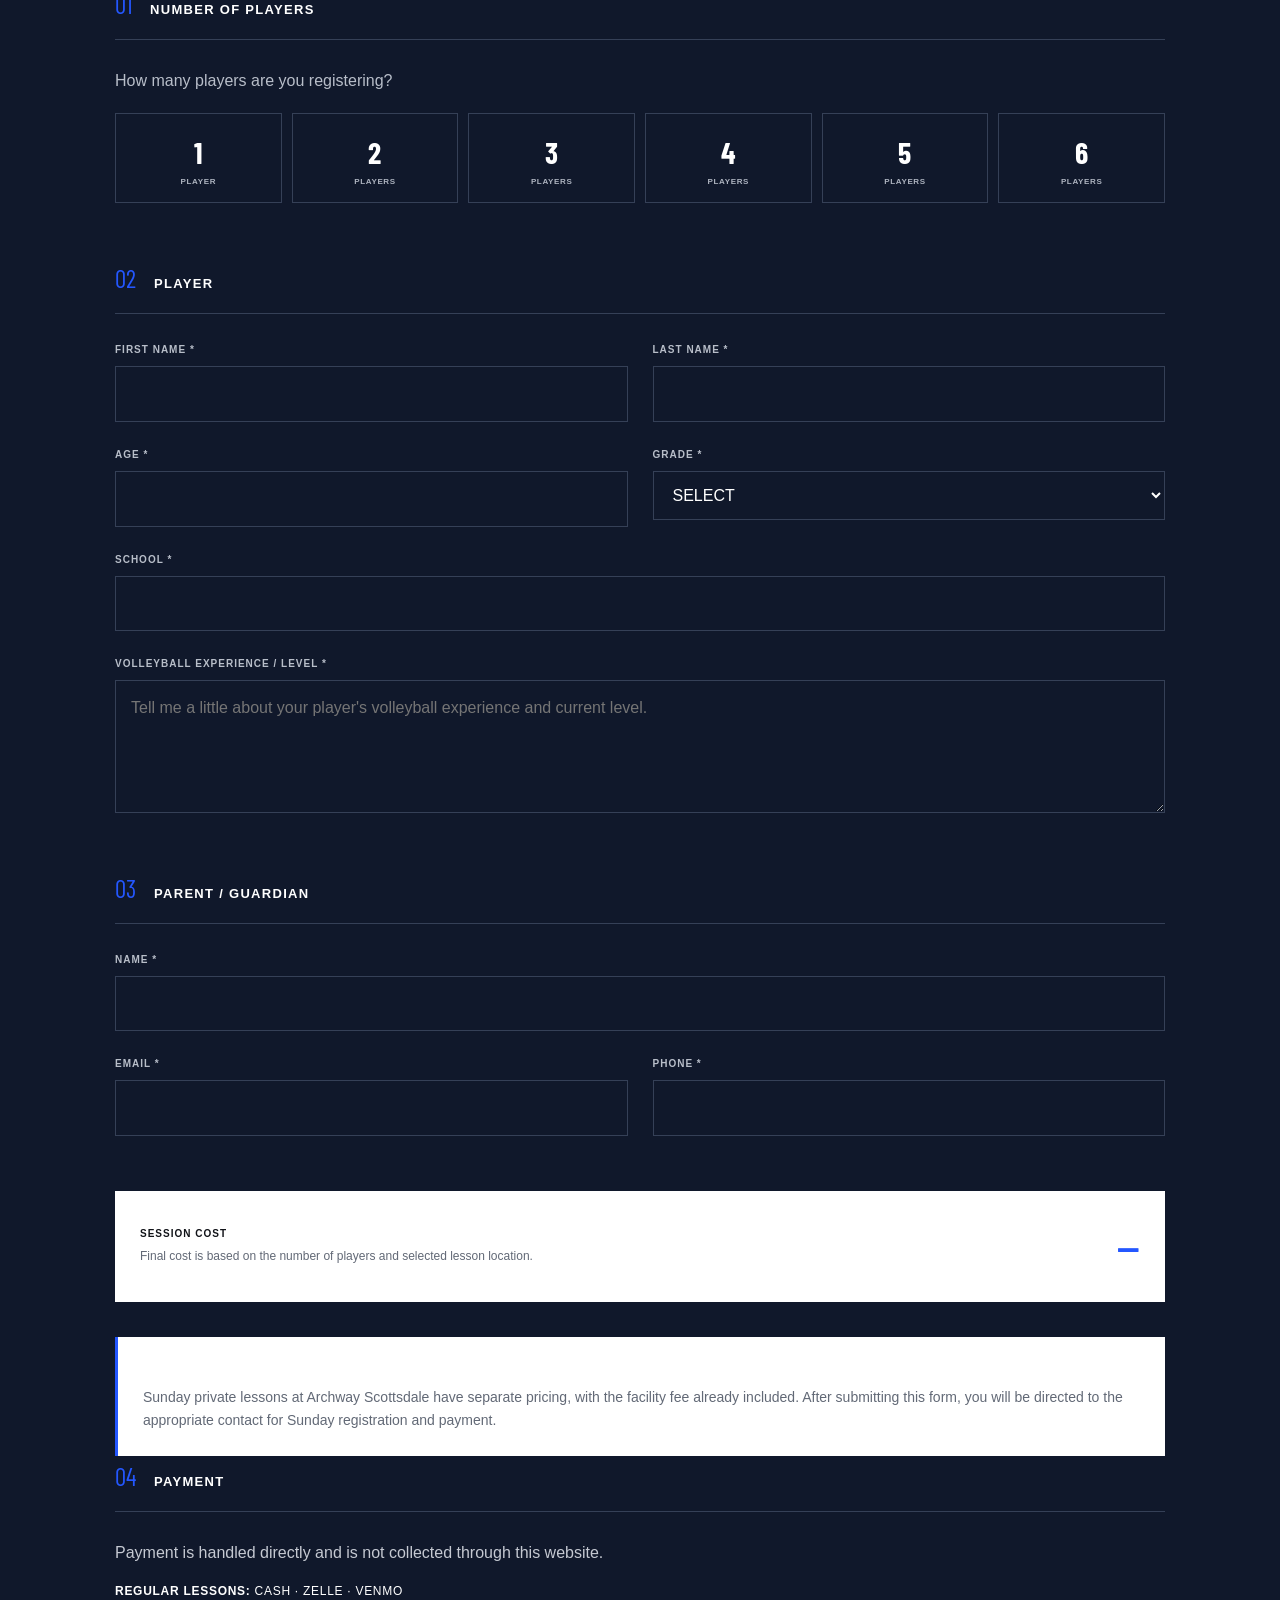
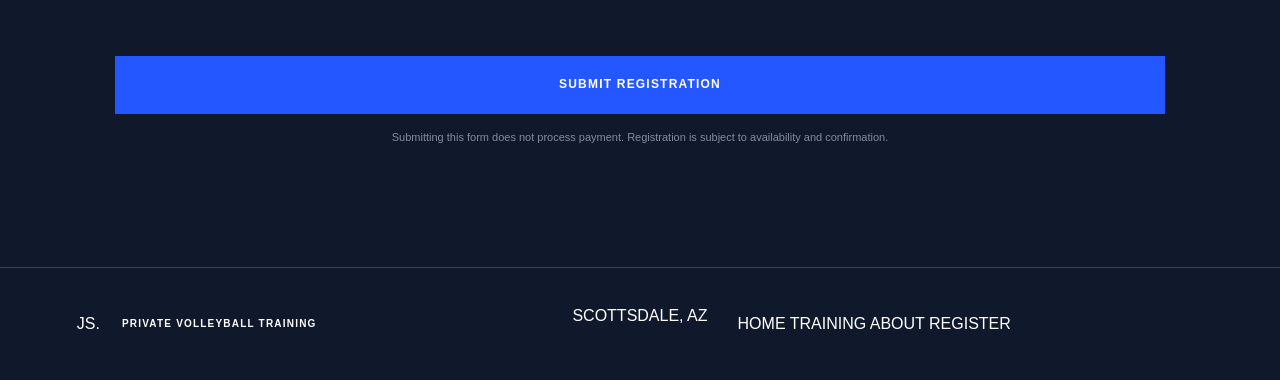
==== commit 10d2a13e: "Update booking" ====
--- a/register.html
+++ b/register.html
@@ -102,22 +102,22 @@
         </button>
 
         <button
-          type="button"
-          class="slot pending"
-          data-type="lesson"
-          data-day="Thursday"
-          data-date="Thursday, Sept. 17"
-          data-time="3:45-4:45 PM"
-          data-location="Victorium"
-          data-status="pending"
-          data-private-key="sept17-345"
-          data-sunday="false">
-          <span class="slot-date">Thursday, Sept. 17</span>
-          <span class="slot-time">3:45-4:45 PM</span>
-          <span class="slot-location">Victorium</span>
-          <span class="slot-status">PENDING CONFIRMATION</span>
-          <span class="slot-select">RESERVED</span>
-        </button>
+  type="button"
+  class="slot pending"
+  data-type="lesson"
+  data-day="Thursday"
+  data-date="Thursday, Sept. 17"
+  data-time="3:45-4:45 PM"
+  data-location="Victorium"
+  data-status="pending"
+  data-private-key="sept17-345"
+  data-sunday="false">
+  <span class="slot-date">Thursday, Sept. 17</span>
+  <span class="slot-time">3:45-4:45 PM</span>
+  <span class="slot-location">Victorium</span>
+  <span class="slot-status">PENDING</span>
+  <span class="slot-select">RESERVED</span>
+</button>
 
         <button
           type="button"
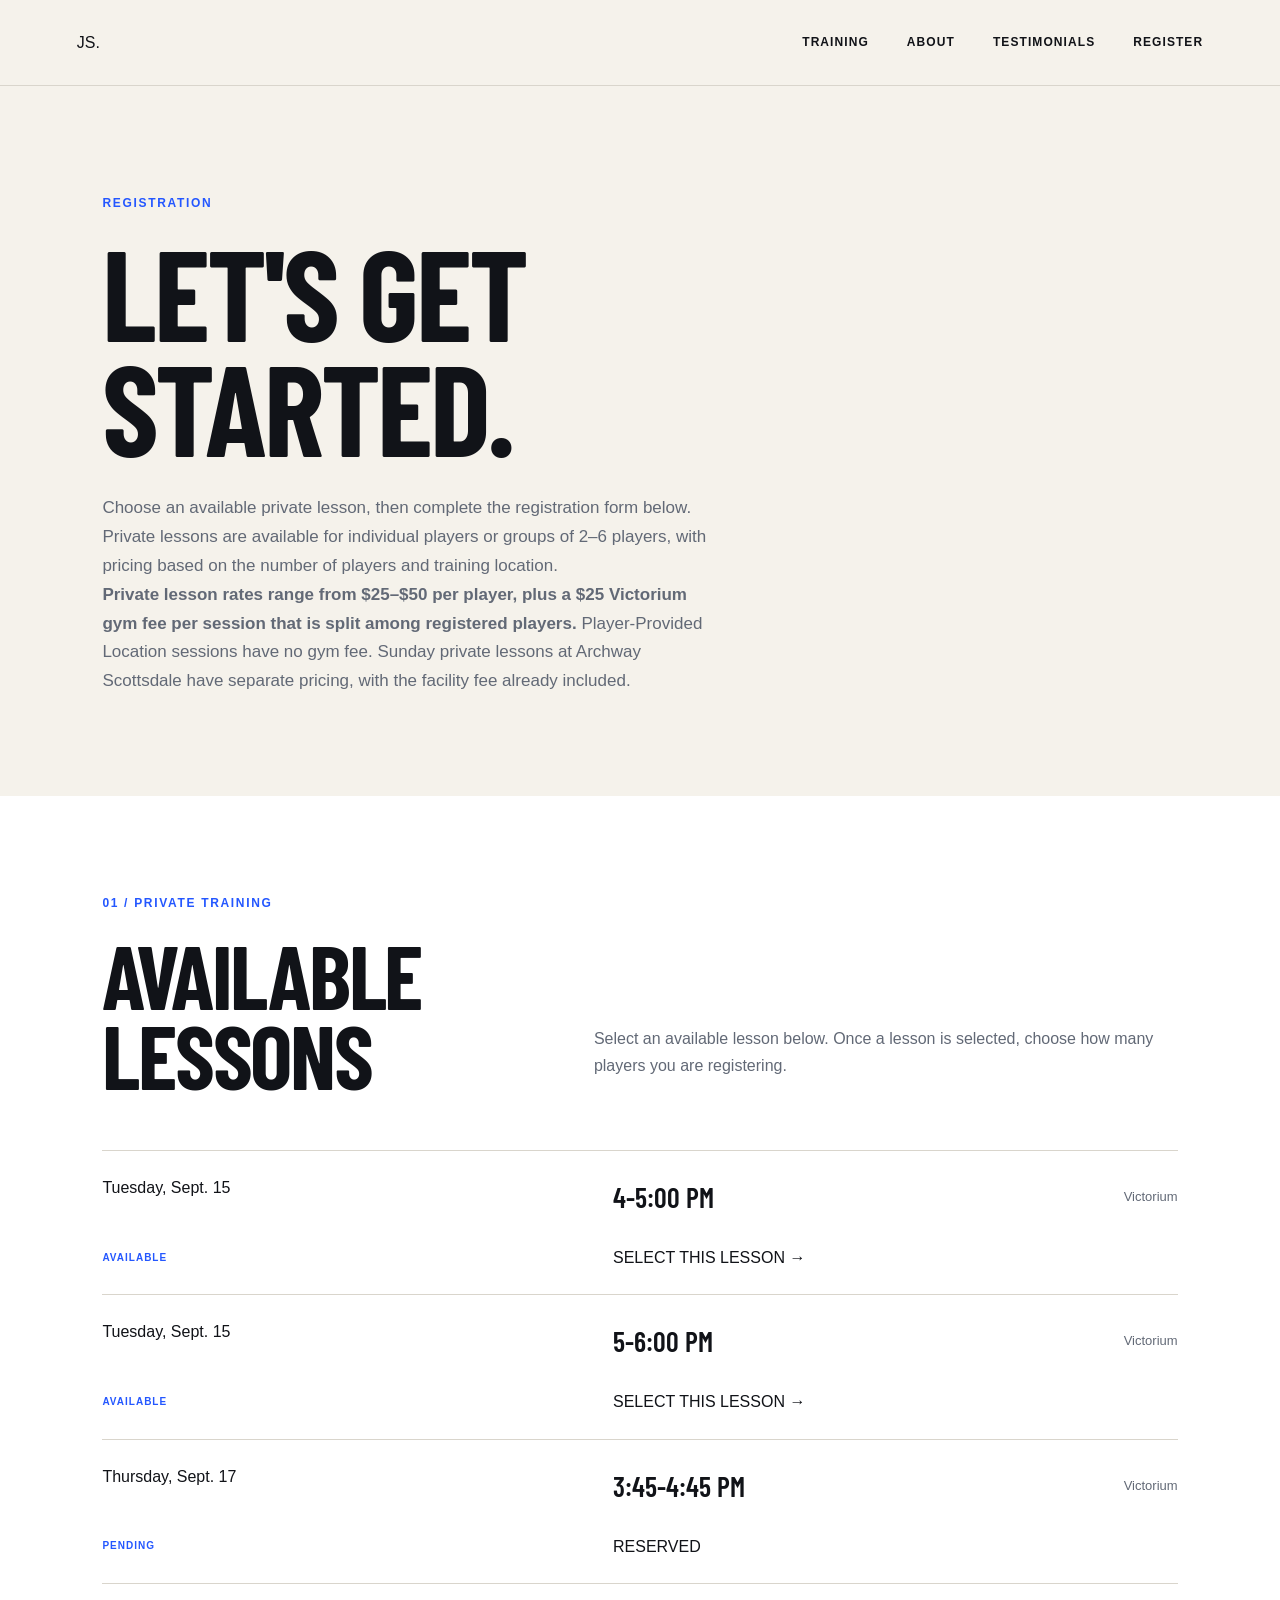
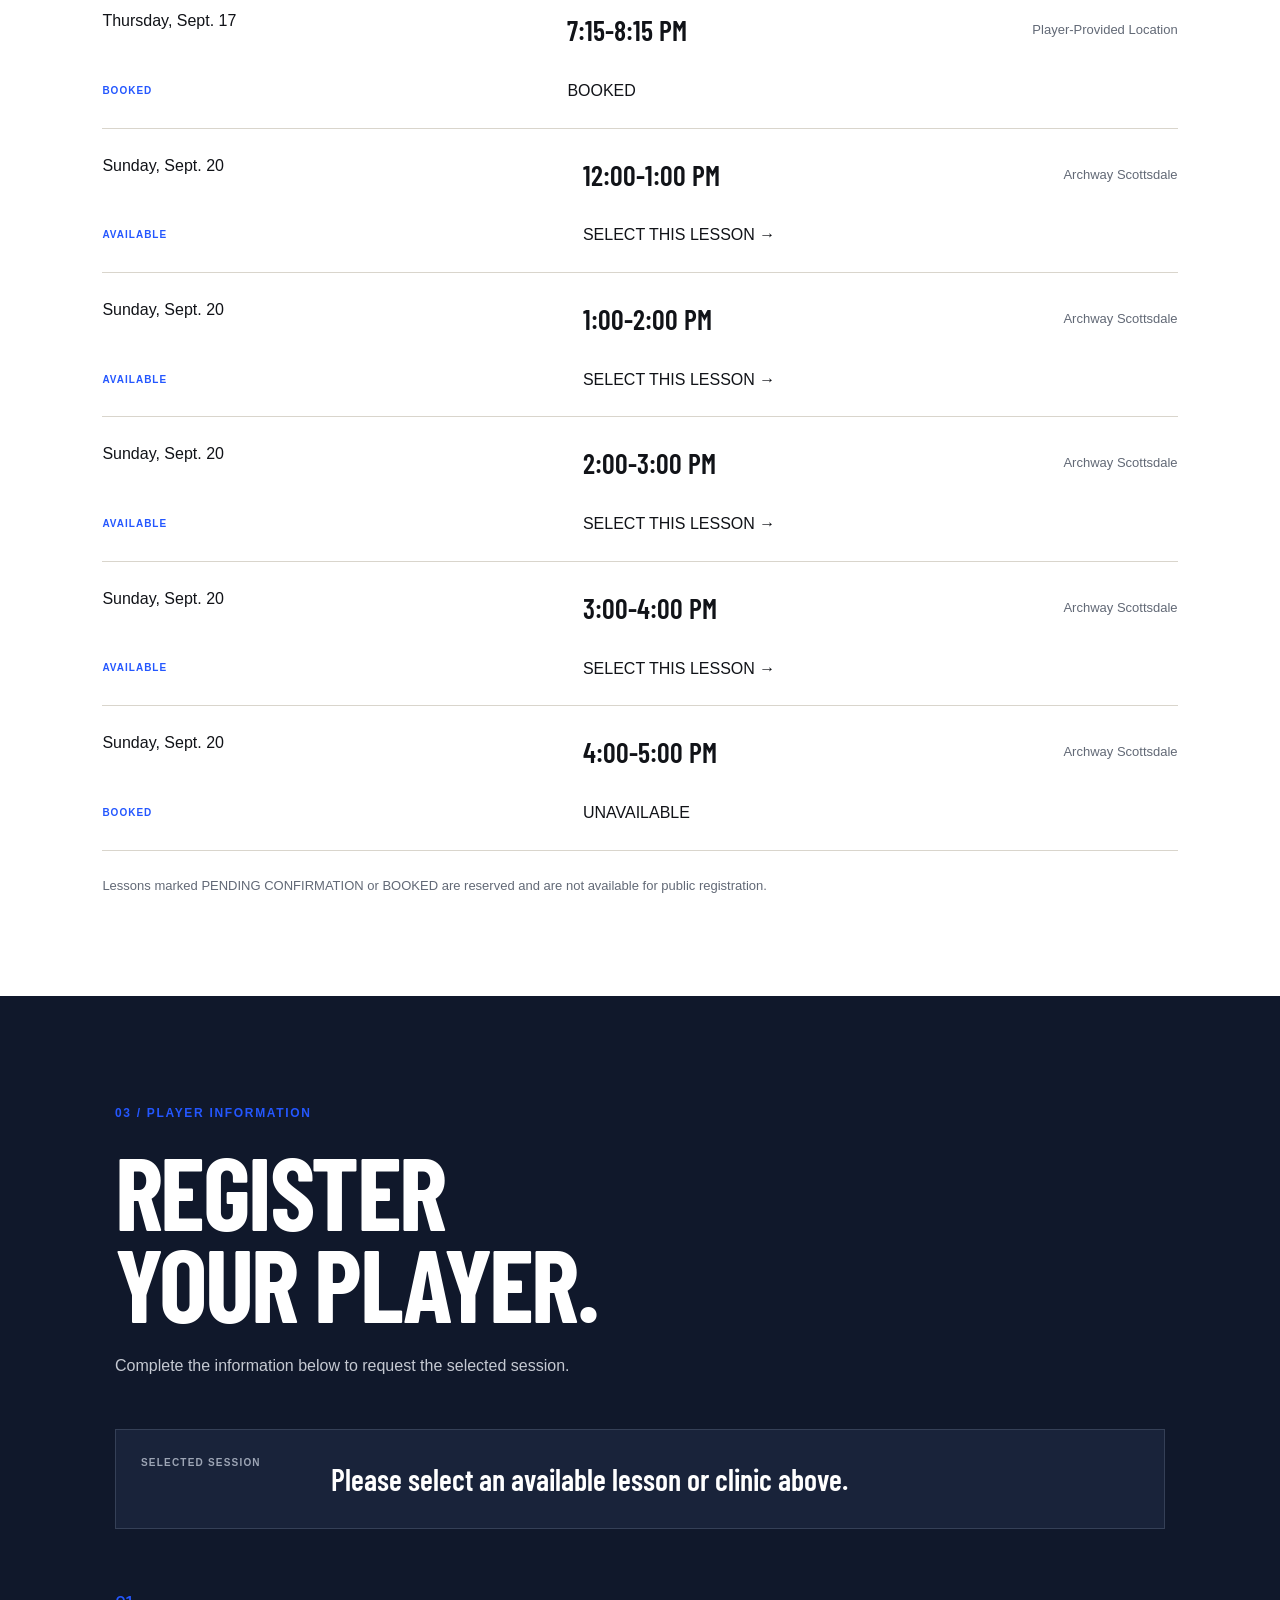
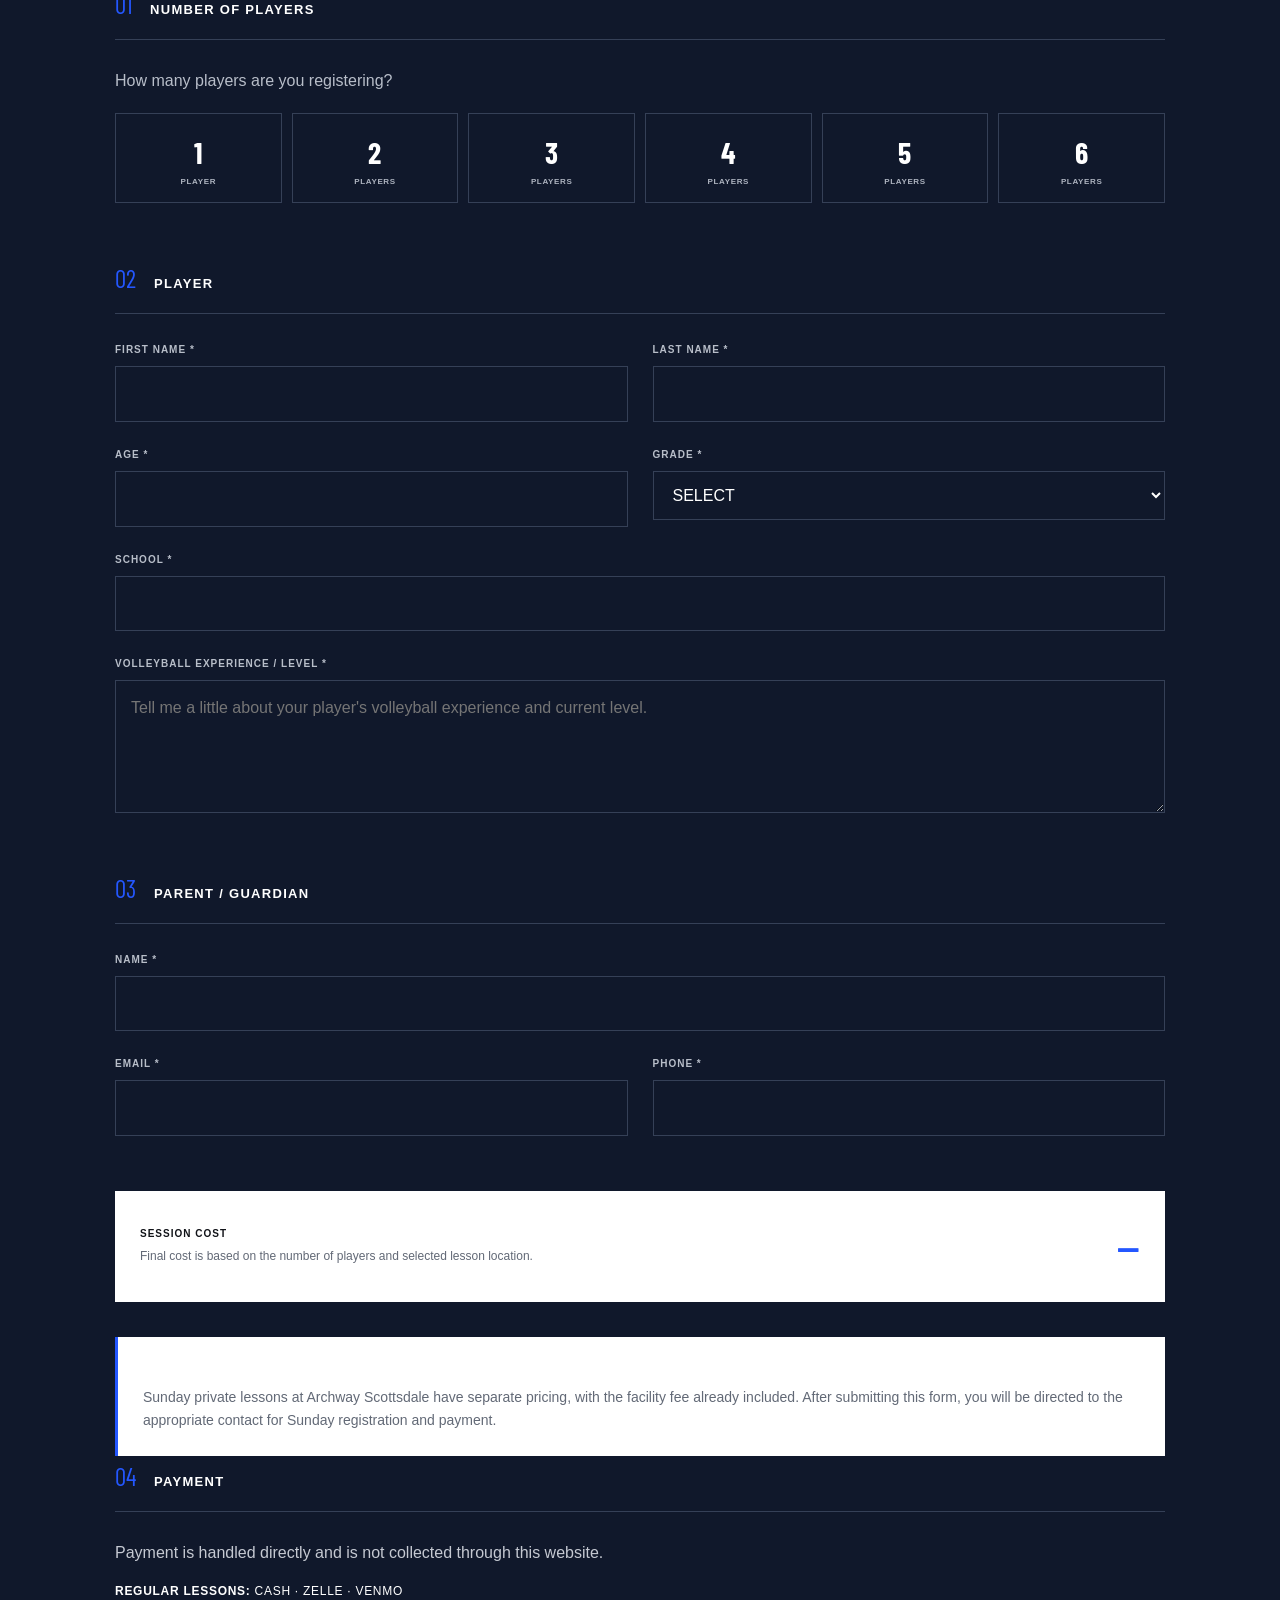
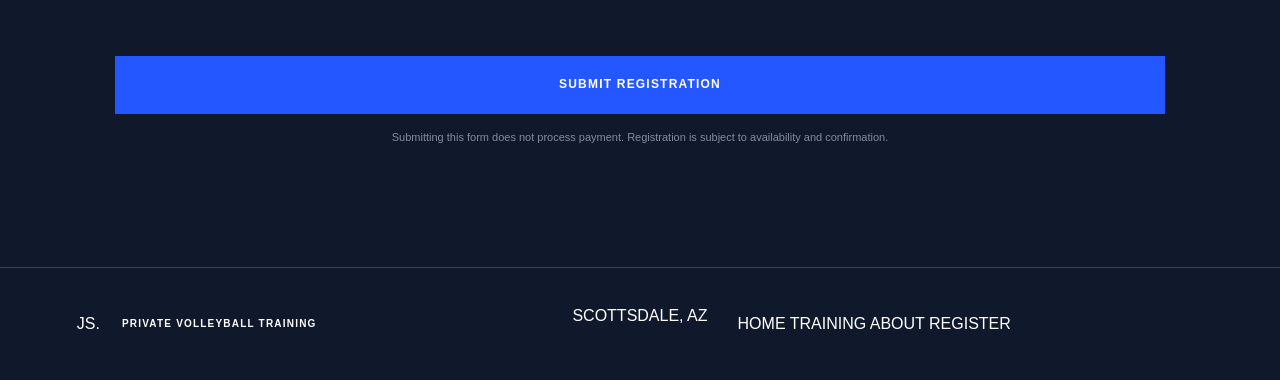
==== commit e5cf6e04: "Update booked 2" ====
--- a/register.html
+++ b/register.html
@@ -119,23 +119,23 @@
   <span class="slot-select">RESERVED</span>
 </button>
 
-        <button
-          type="button"
-          class="slot booked"
-          data-type="lesson"
-          data-day="Thursday"
-          data-date="Thursday, Sept. 17"
-          data-time="7:15-8:15 PM"
-          data-location="Player-Provided Location"
-          data-private-key="sept17-715"
-          data-sunday="false"
-          disabled>
-          <span class="slot-date">Thursday, Sept. 17</span>
-          <span class="slot-time">7:15-8:15 PM</span>
-          <span class="slot-location">Player-Provided Location</span>
-          <span class="slot-status">BOOKED</span>
-          <span class="slot-select">UNAVAILABLE</span>
-        </button>
+      <button
+  type="button"
+  class="slot booked"
+  data-type="lesson"
+  data-day="Thursday"
+  data-date="Thursday, Sept. 17"
+  data-time="7:15-8:15 PM"
+  data-location="Player-Provided Location"
+  data-private-key="sept17-715"
+  data-sunday="false"
+  disabled>
+  <span class="slot-date">Thursday, Sept. 17</span>
+  <span class="slot-time">7:15-8:15 PM</span>
+  <span class="slot-location">Player-Provided Location</span>
+  <span class="slot-status">BOOKED</span>
+  <span class="slot-select">BOOKED</span>
+</button>
 
         <button
           type="button"
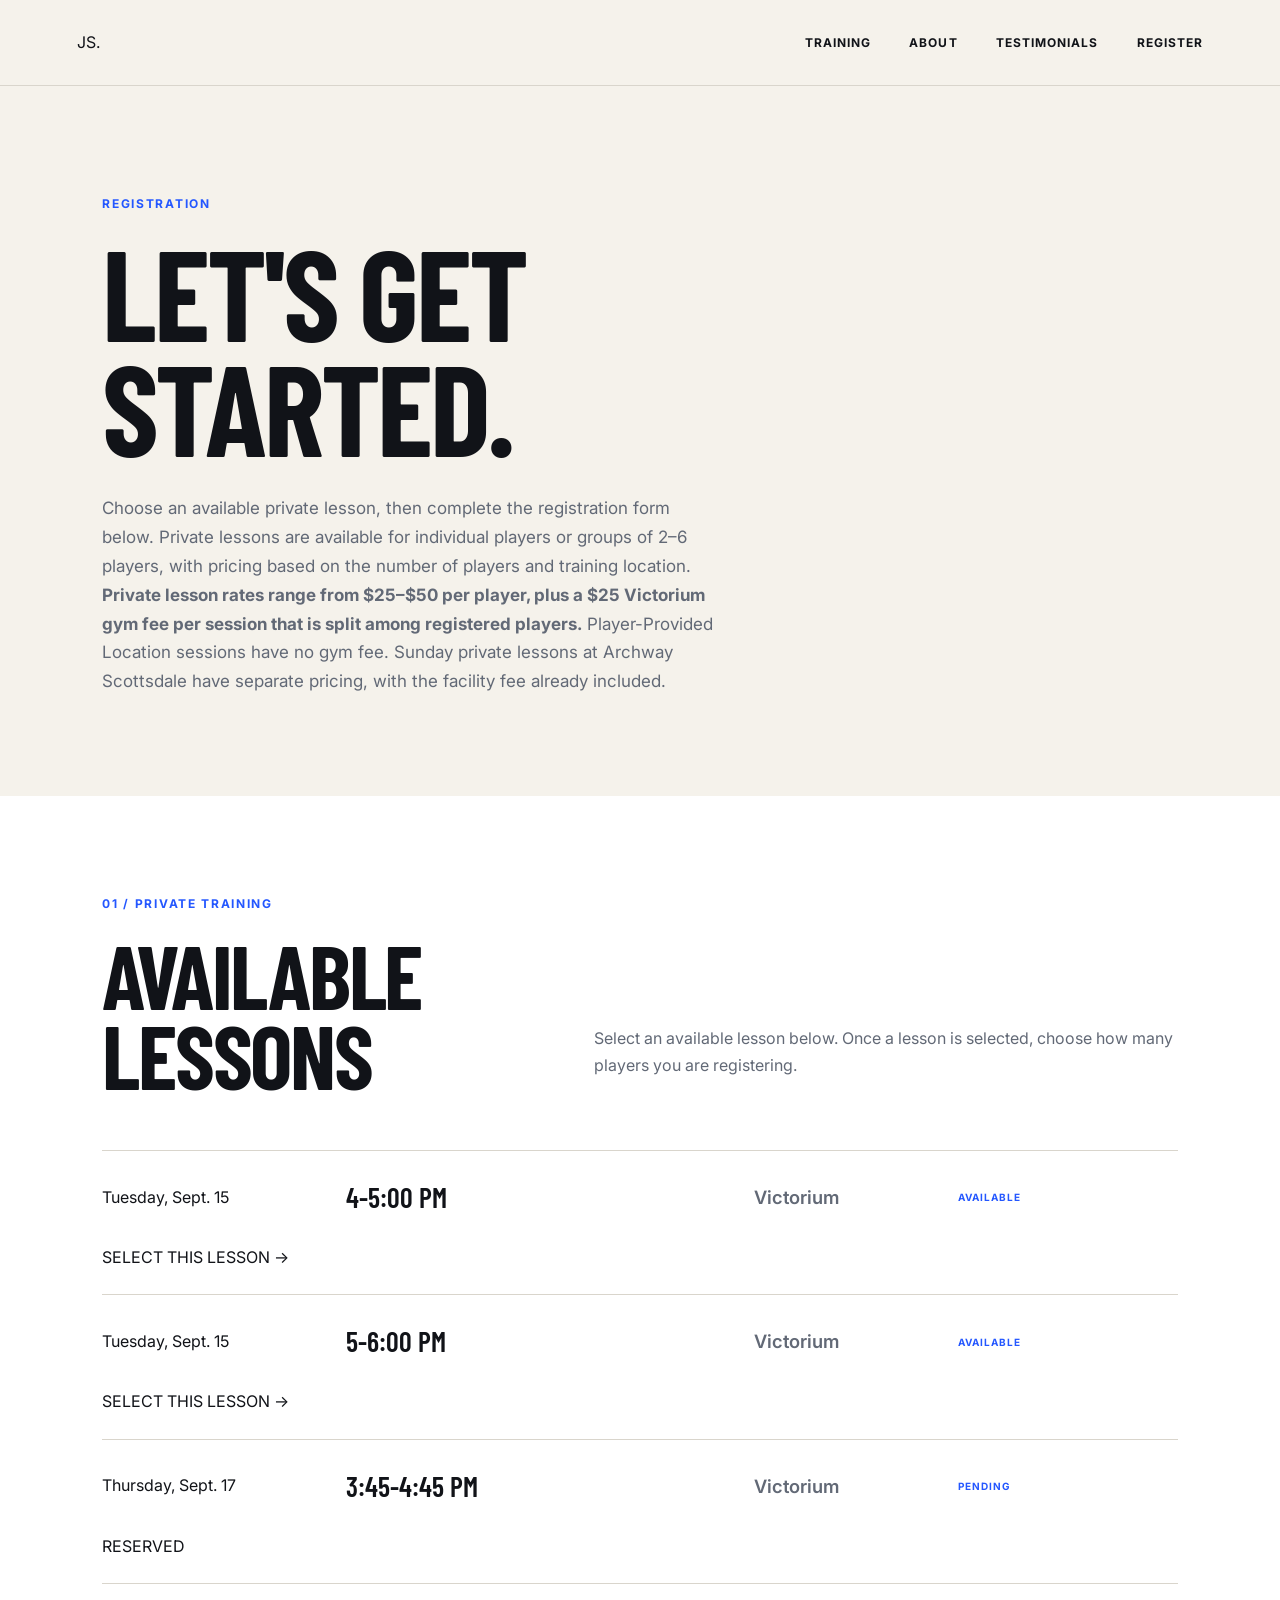
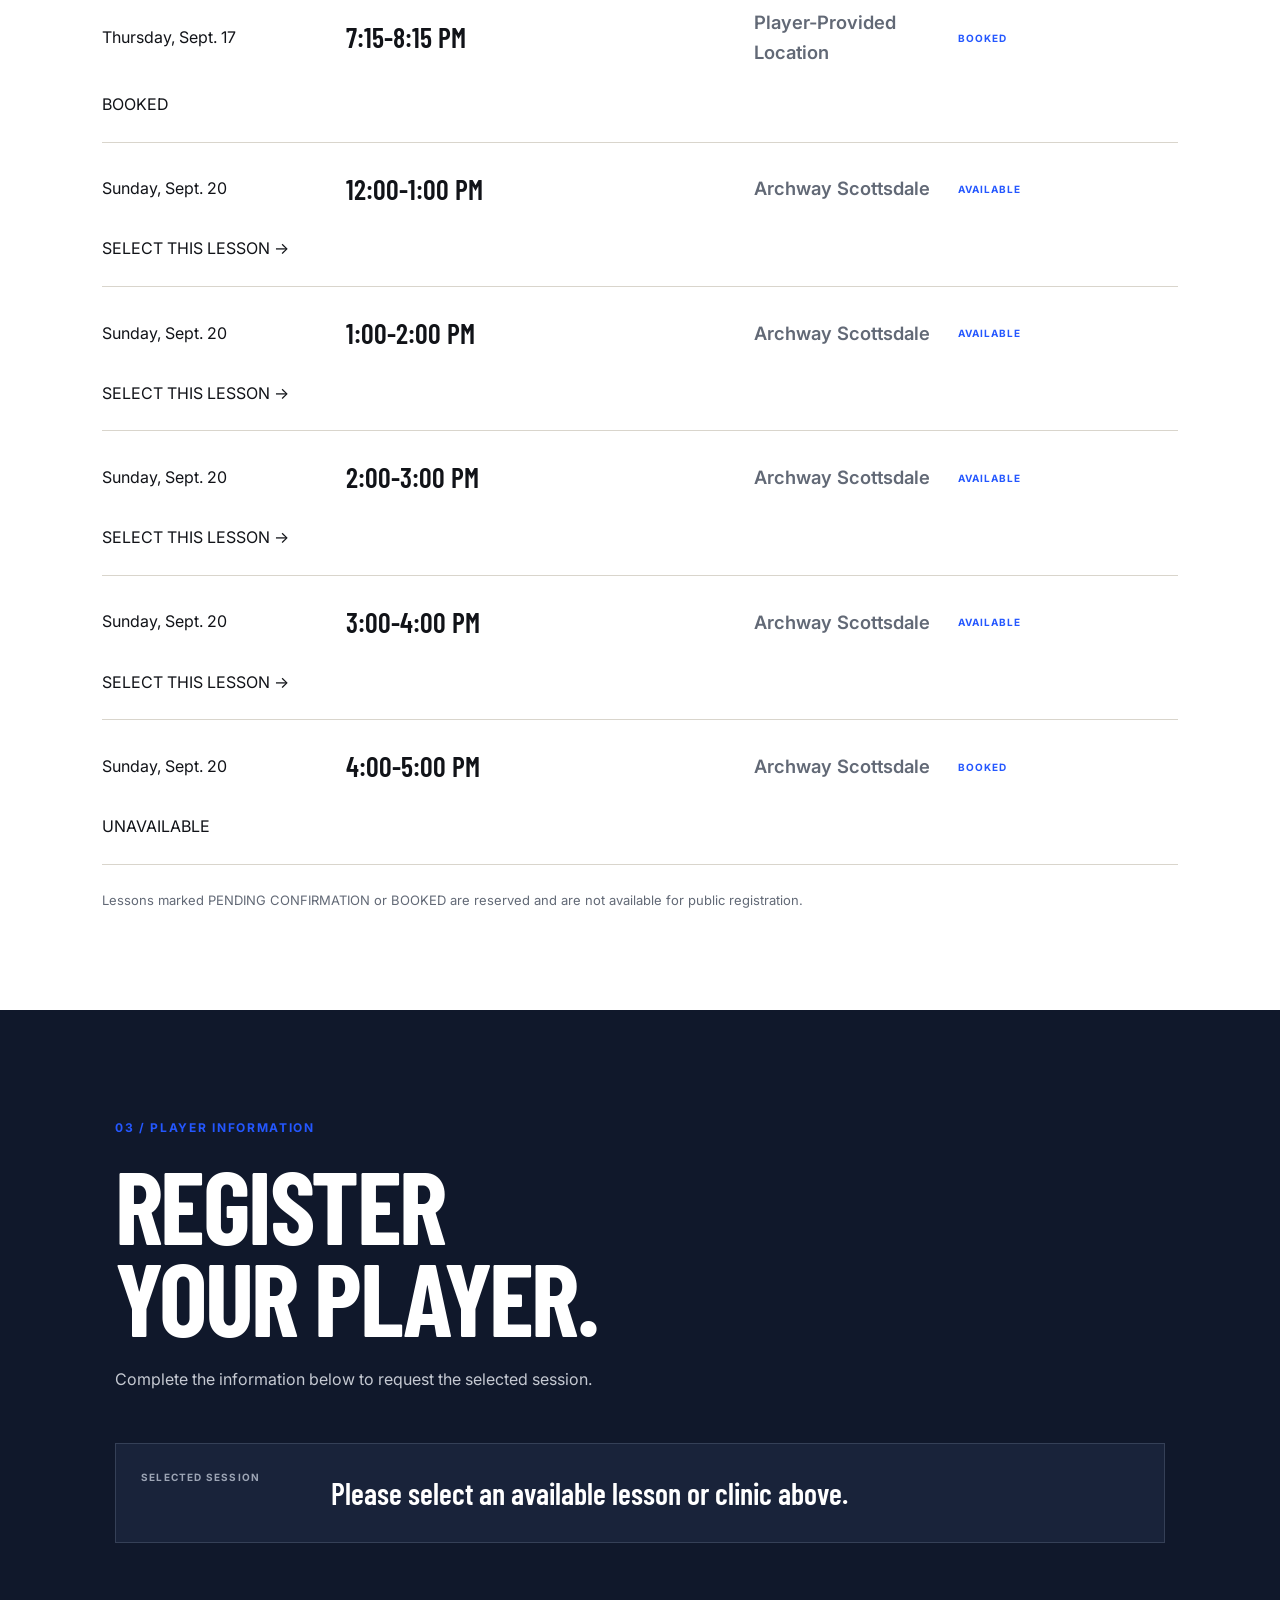
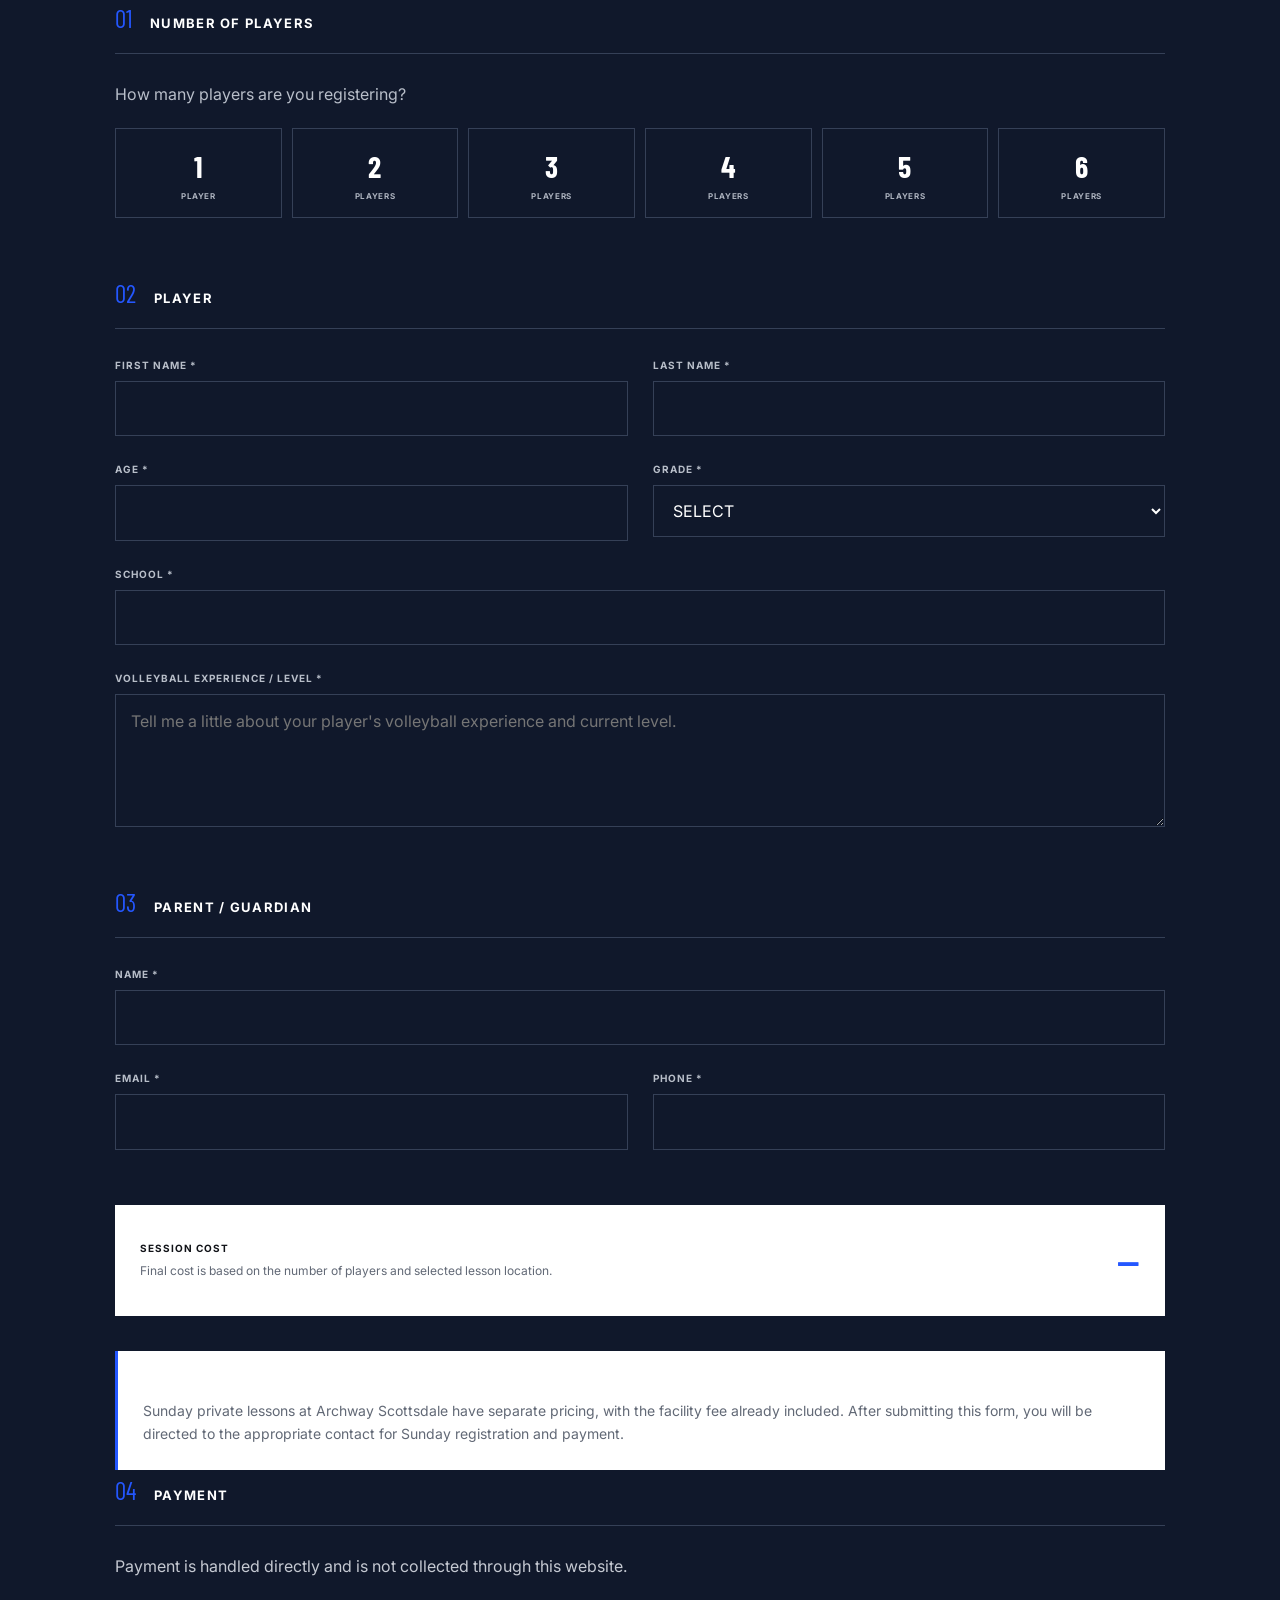
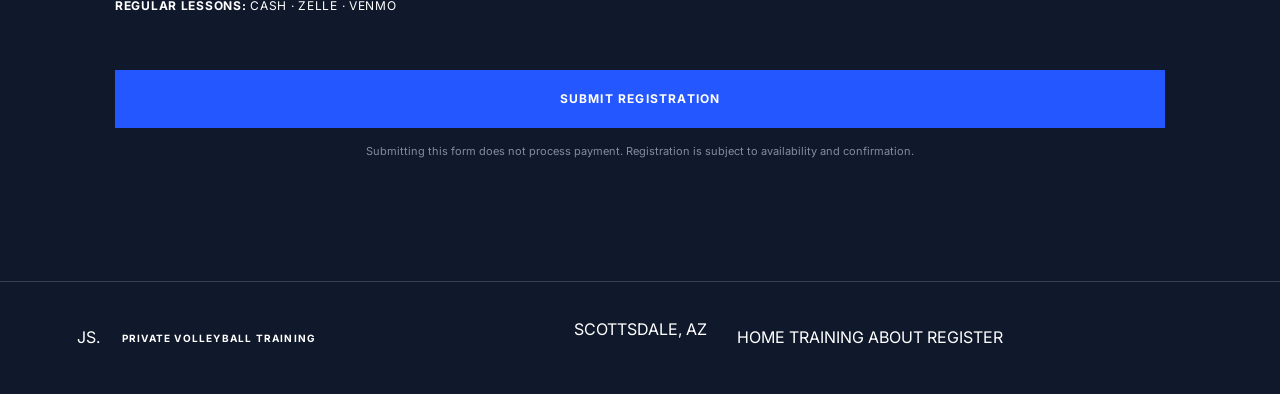
==== commit 5cb24487: "Update register font" ====
--- a/register.html
+++ b/register.html
@@ -7,7 +7,7 @@
 
   <link rel="preconnect" href="https://fonts.googleapis.com">
   <link rel="preconnect" href="https://fonts.gstatic.com" crossorigin>
-  <link href="https://fonts.googleapis.com/css2?family=Barlow+Condensed:wght@400;500;600;700;800&family=DM+Sans:wght@400;500;600;700&display=swap" rel="stylesheet">
+  <link href="https://fonts.googleapis.com/css2?family=Barlow+Condensed:wght@400;500;600;700;800&family=Inter:wght@400;500;600;700&display=swap" rel="stylesheet">
 
   <link rel="stylesheet" href="css/style.css">
 </head>
--- a/css/style.css
+++ b/css/style.css
@@ -1922,3 +1922,65 @@
 body.homepage .home-coach-quote p + p {
   margin-top: 24px !important;
 }
+/* =========================================================
+   REGISTRATION SCHEDULE — ALIGNMENT + LOCATION SIZE
+   ========================================================= */
+
+.schedule .slot {
+  display: grid;
+  grid-template-columns: 220px 1fr 180px 220px;
+  align-items: center;
+  column-gap: 24px;
+}
+
+.schedule .slot-date,
+.schedule .slot-time,
+.schedule .slot-location,
+.schedule .slot-status,
+.schedule .slot-select {
+  margin: 0;
+}
+
+.schedule .slot-time {
+  text-align: left;
+  white-space: nowrap;
+}
+
+.schedule .slot-location {
+  font-size: 1.15rem;
+  font-weight: 600;
+}
+
+.schedule .slot-status,
+.schedule .slot-select {
+  white-space: nowrap;
+}
+
+/* Keep the schedule usable on smaller screens */
+@media (max-width: 800px) {
+  .schedule .slot {
+    grid-template-columns: 1fr 1fr;
+    row-gap: 8px;
+  }
+
+  .schedule .slot-date {
+    grid-column: 1;
+  }
+
+  .schedule .slot-time {
+    grid-column: 2;
+  }
+
+  .schedule .slot-location {
+    grid-column: 1;
+    font-size: 1.05rem;
+  }
+
+  .schedule .slot-status {
+    grid-column: 2;
+  }
+
+  .schedule .slot-select {
+    grid-column: 1 / -1;
+  }
+}
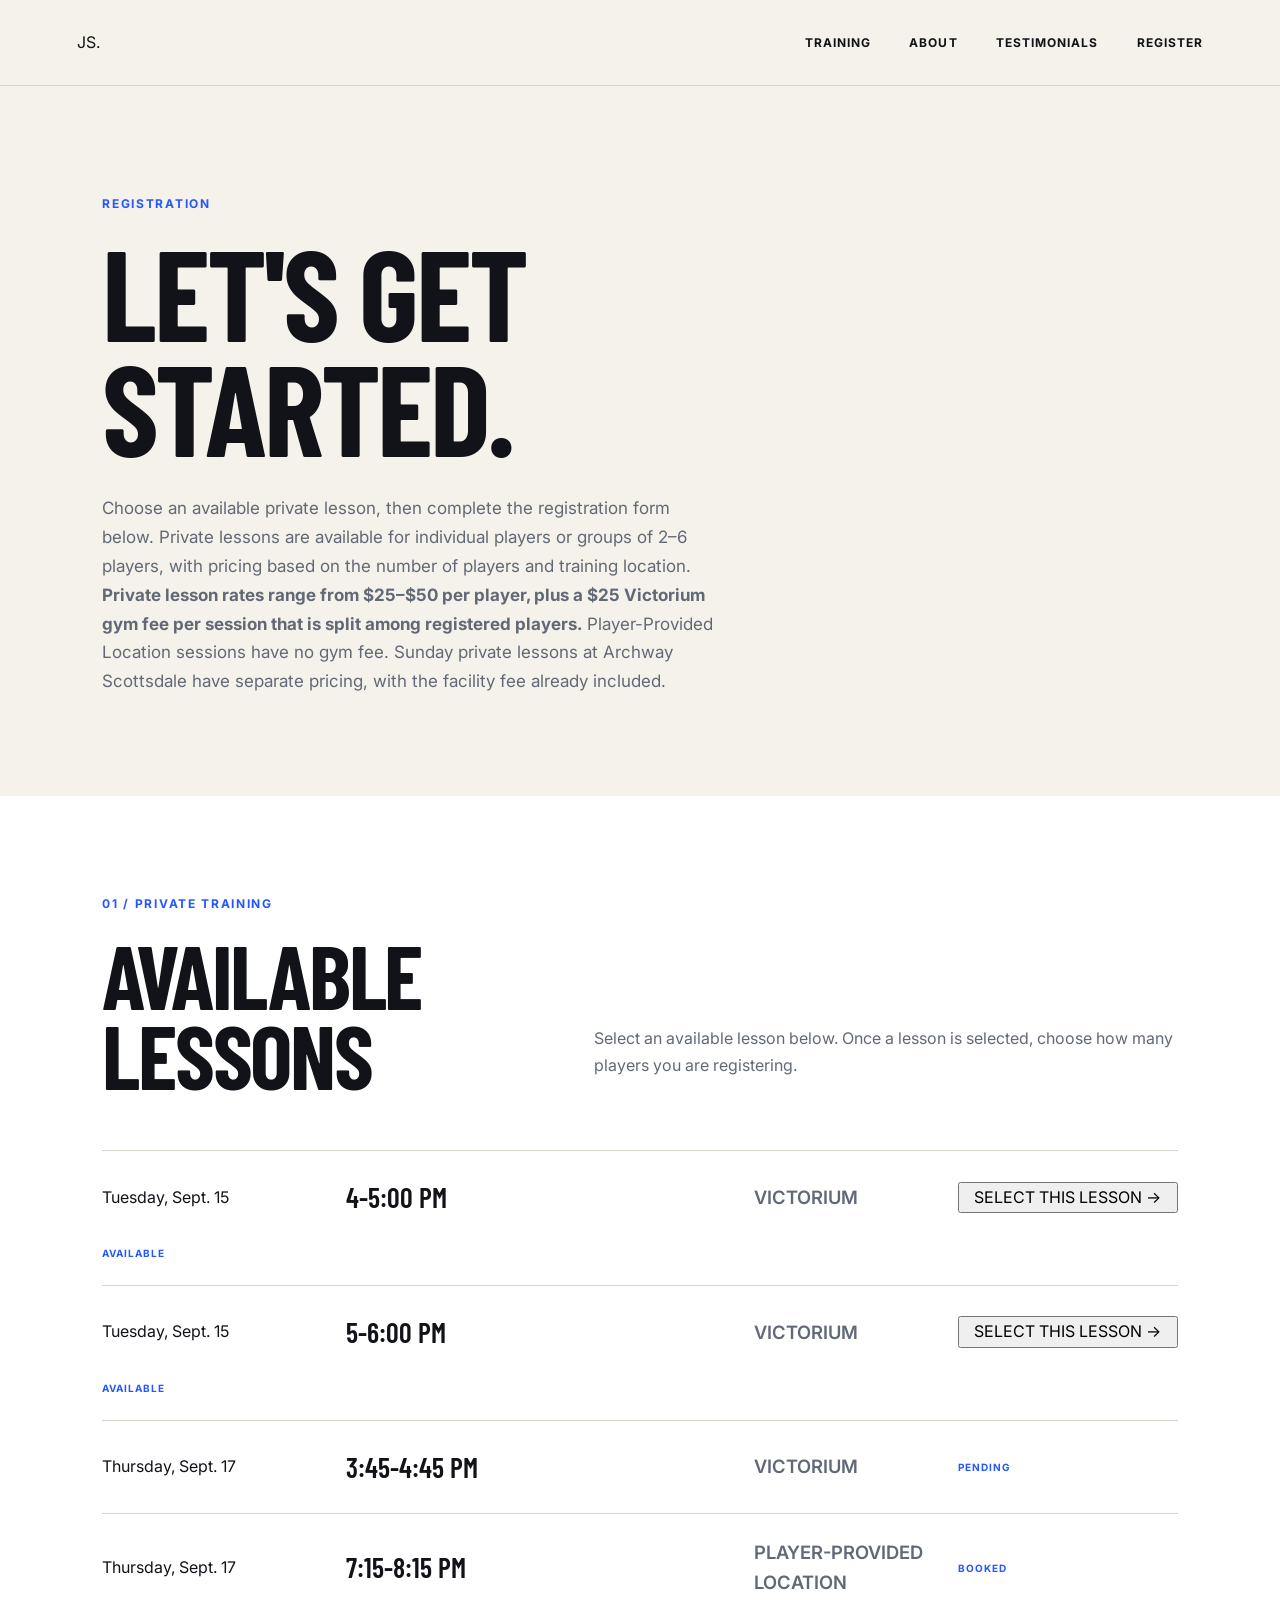
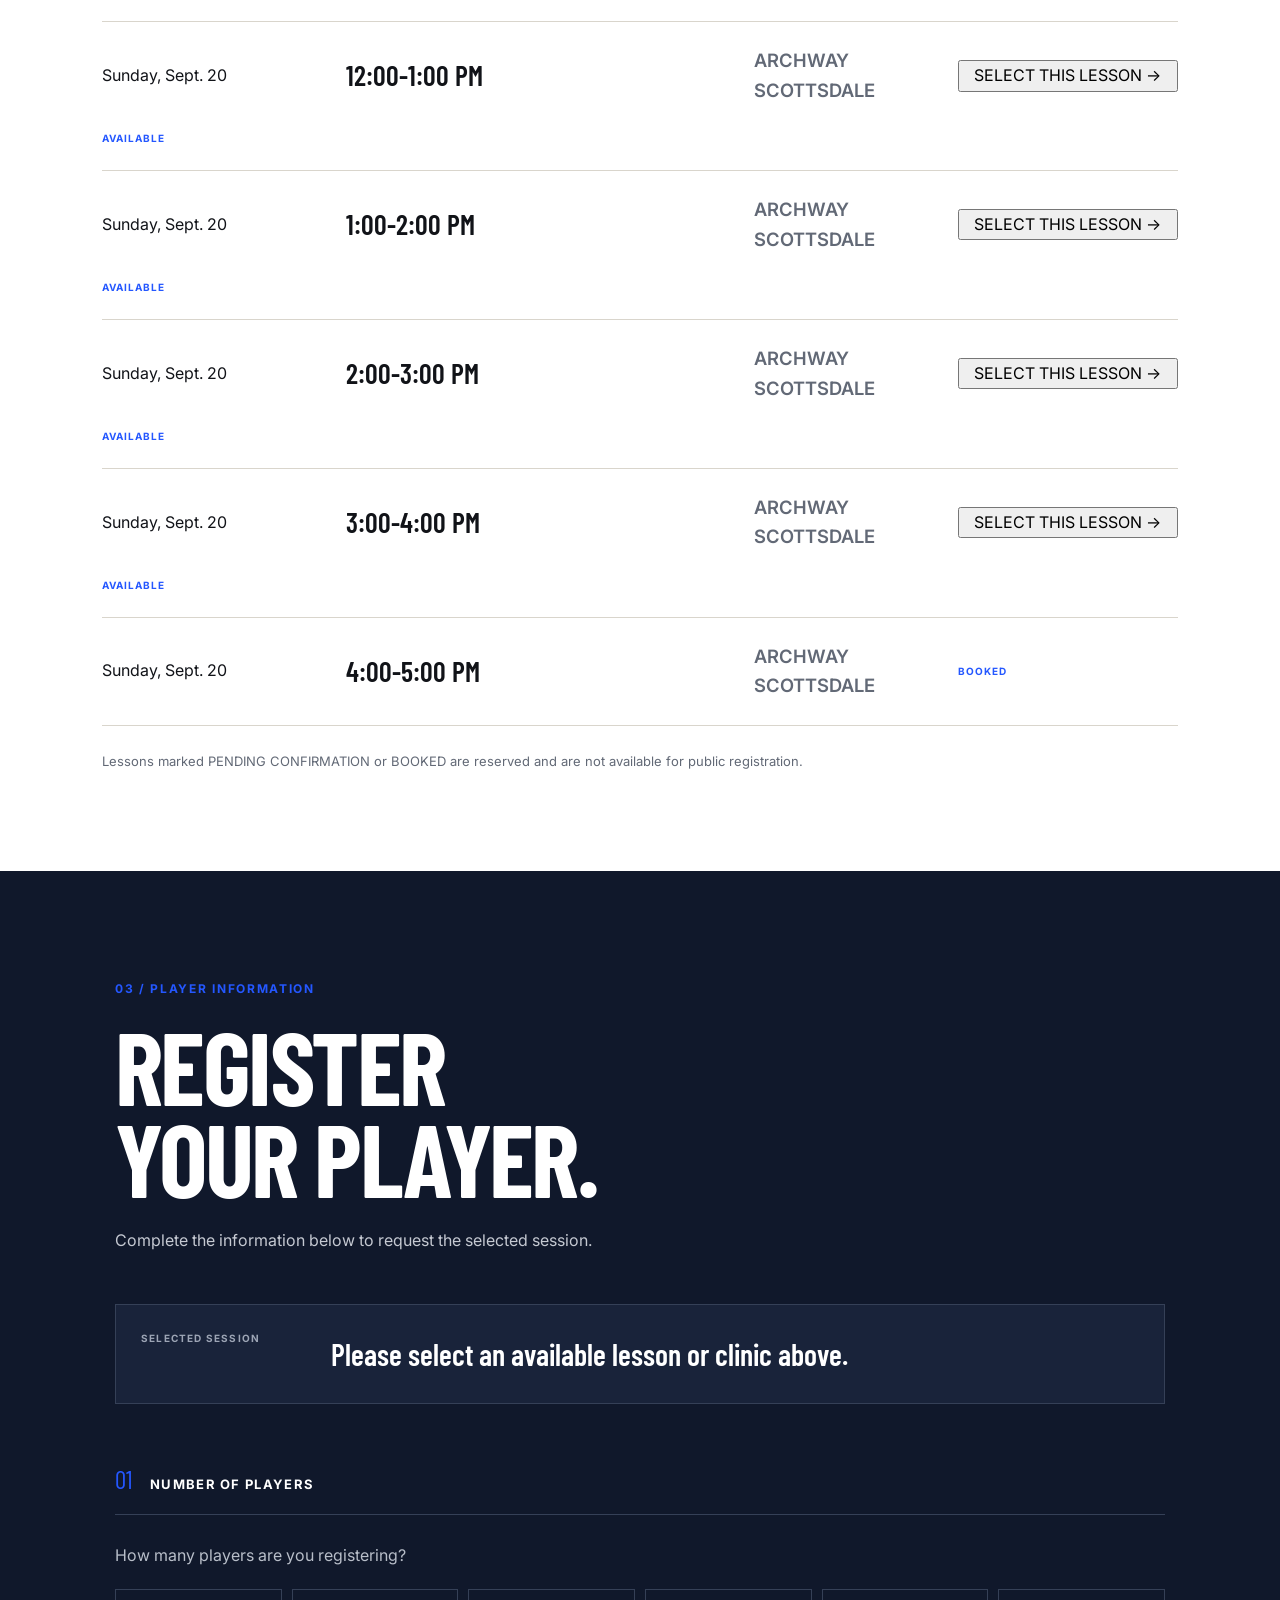
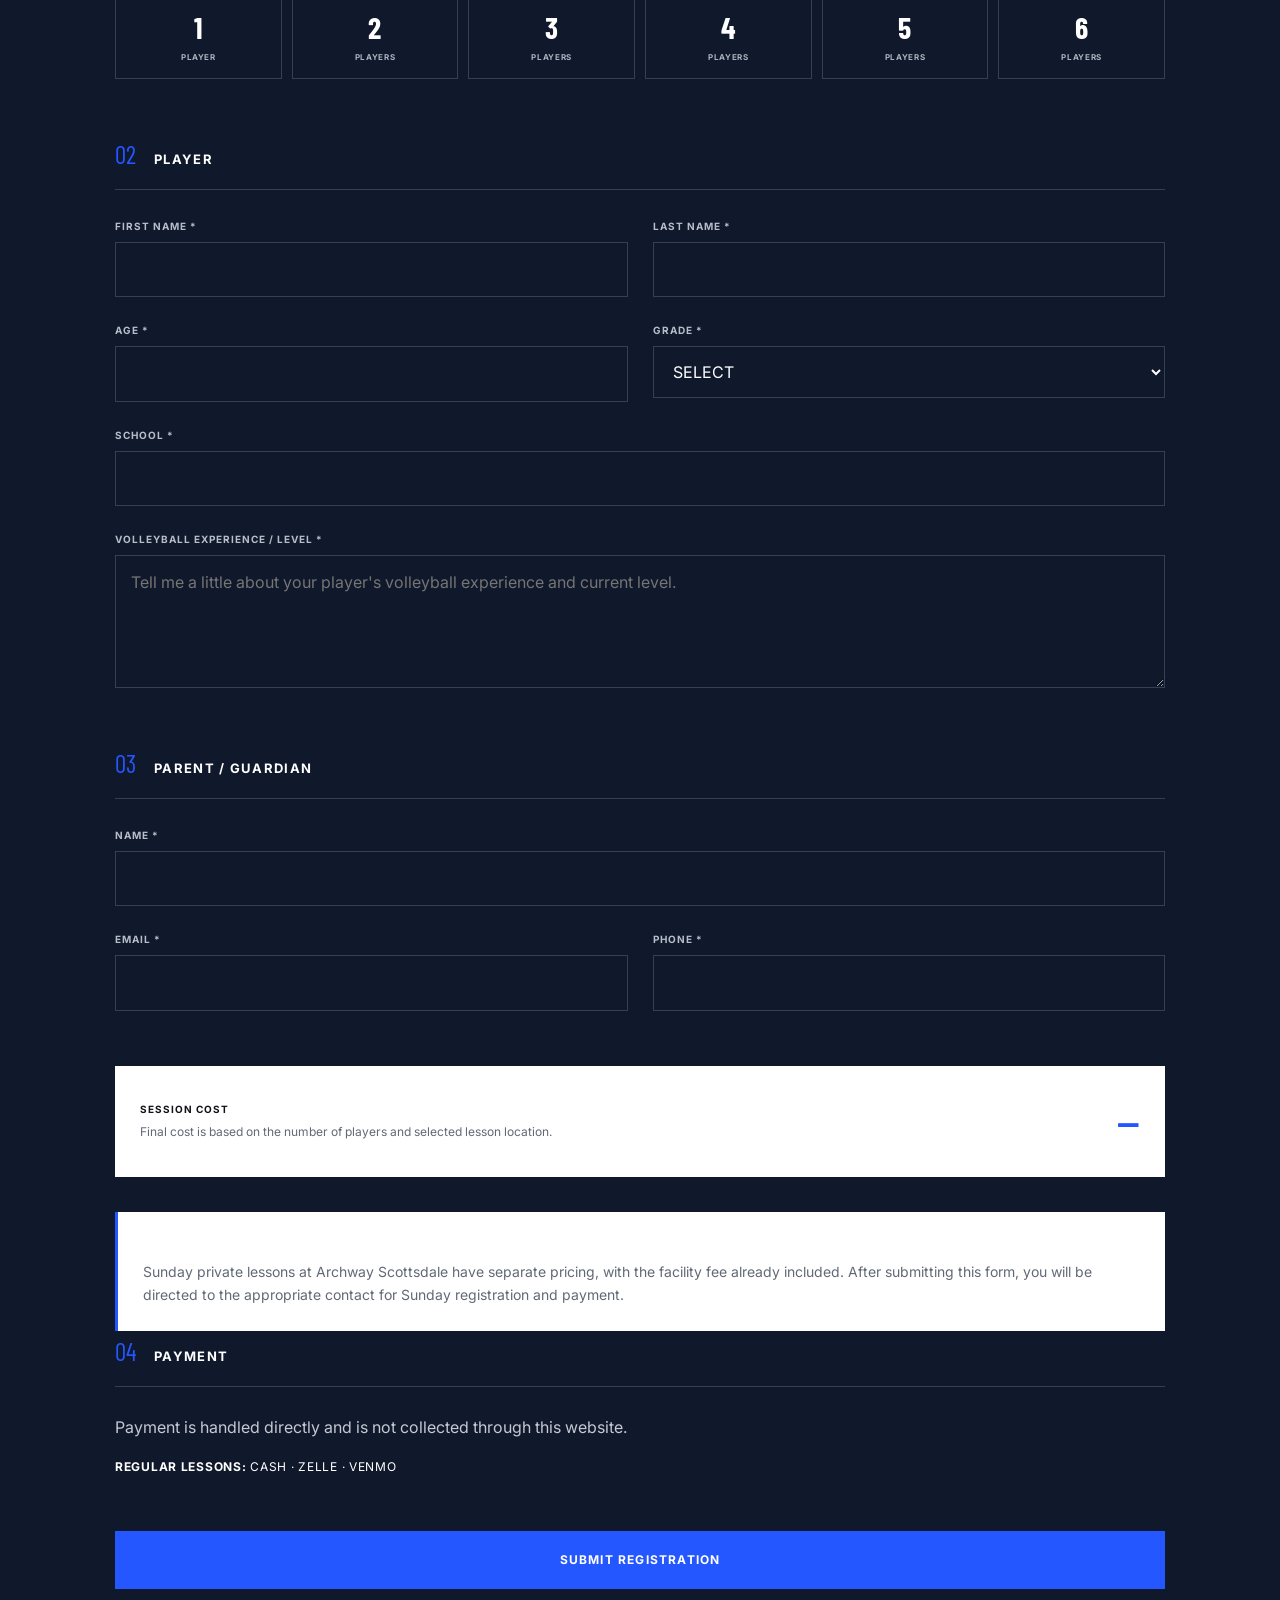
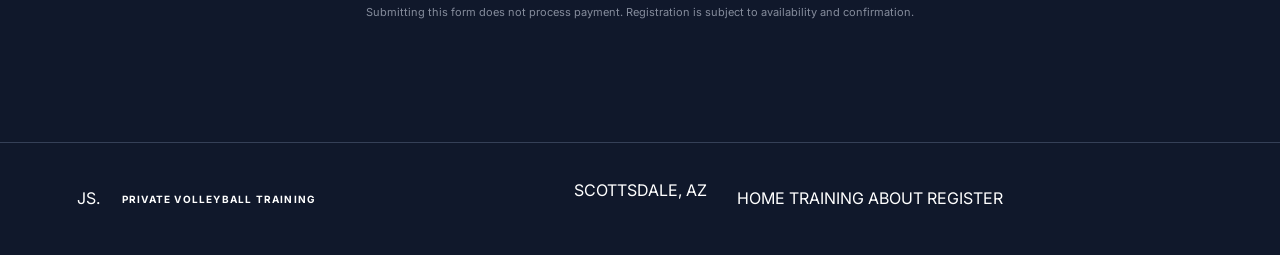
==== commit a0b37e7d: "Update schedule" ====
--- a/register.html
+++ b/register.html
@@ -65,161 +65,198 @@
       </div>
 
 
-      <div class="schedule">
-
-        <!-- MASTER LESSON CALENDAR — EARLIEST DATES FIRST -->
-
-        <button
-          type="button"
-          class="slot available"
-          data-type="lesson"
-          data-day="Tuesday"
-          data-date="Tuesday, Sept. 15"
-          data-time="4-5:00 PM"
-          data-location="Victorium"
-          data-sunday="false">
-          <span class="slot-date">Tuesday, Sept. 15</span>
-          <span class="slot-time">4-5:00 PM</span>
-          <span class="slot-location">Victorium</span>
-          <span class="slot-status">AVAILABLE</span>
-          <span class="slot-select">SELECT THIS LESSON →</span>
-        </button>
-
-        <button
-          type="button"
-          class="slot available"
-          data-type="lesson"
-          data-day="Tuesday"
-          data-date="Tuesday, Sept. 15"
-          data-time="5-6:00 PM"
-          data-location="Victorium"
-          data-sunday="false">
-          <span class="slot-date">Tuesday, Sept. 15</span>
-          <span class="slot-time">5-6:00 PM</span>
-          <span class="slot-location">Victorium</span>
-          <span class="slot-status">AVAILABLE</span>
-          <span class="slot-select">SELECT THIS LESSON →</span>
-        </button>
-
-        <button
-  type="button"
-  class="slot pending"
-  data-type="lesson"
-  data-day="Thursday"
-  data-date="Thursday, Sept. 17"
-  data-time="3:45-4:45 PM"
-  data-location="Victorium"
-  data-status="pending"
-  data-private-key="sept17-345"
-  data-sunday="false">
-  <span class="slot-date">Thursday, Sept. 17</span>
-  <span class="slot-time">3:45-4:45 PM</span>
-  <span class="slot-location">Victorium</span>
-  <span class="slot-status">PENDING</span>
-  <span class="slot-select">RESERVED</span>
-</button>
-
-      <button
-  type="button"
-  class="slot booked"
-  data-type="lesson"
-  data-day="Thursday"
-  data-date="Thursday, Sept. 17"
-  data-time="7:15-8:15 PM"
-  data-location="Player-Provided Location"
-  data-private-key="sept17-715"
-  data-sunday="false"
-  disabled>
-  <span class="slot-date">Thursday, Sept. 17</span>
-  <span class="slot-time">7:15-8:15 PM</span>
-  <span class="slot-location">Player-Provided Location</span>
-  <span class="slot-status">BOOKED</span>
-  <span class="slot-select">BOOKED</span>
-</button>
-
-        <button
-          type="button"
-          class="slot available"
-          data-type="lesson"
-          data-day="Sunday"
-          data-date="Sunday, Sept. 20"
-          data-time="12:00-1:00 PM"
-          data-location="Archway Scottsdale"
-          data-sunday="true">
-          <span class="slot-date">Sunday, Sept. 20</span>
-          <span class="slot-time">12:00-1:00 PM</span>
-          <span class="slot-location">Archway Scottsdale</span>
-          <span class="slot-status">AVAILABLE</span>
-          <span class="slot-select">SELECT THIS LESSON →</span>
-        </button>
-
-        <button
-          type="button"
-          class="slot available"
-          data-type="lesson"
-          data-day="Sunday"
-          data-date="Sunday, Sept. 20"
-          data-time="1:00-2:00 PM"
-          data-location="Archway Scottsdale"
-          data-sunday="true">
-          <span class="slot-date">Sunday, Sept. 20</span>
-          <span class="slot-time">1:00-2:00 PM</span>
-          <span class="slot-location">Archway Scottsdale</span>
-          <span class="slot-status">AVAILABLE</span>
-          <span class="slot-select">SELECT THIS LESSON →</span>
-        </button>
-
-        <button
-          type="button"
-          class="slot available"
-          data-type="lesson"
-          data-day="Sunday"
-          data-date="Sunday, Sept. 20"
-          data-time="2:00-3:00 PM"
-          data-location="Archway Scottsdale"
-          data-sunday="true">
-          <span class="slot-date">Sunday, Sept. 20</span>
-          <span class="slot-time">2:00-3:00 PM</span>
-          <span class="slot-location">Archway Scottsdale</span>
-          <span class="slot-status">AVAILABLE</span>
-          <span class="slot-select">SELECT THIS LESSON →</span>
-        </button>
-
-        <button
-          type="button"
-          class="slot available"
-          data-type="lesson"
-          data-day="Sunday"
-          data-date="Sunday, Sept. 20"
-          data-time="3:00-4:00 PM"
-          data-location="Archway Scottsdale"
-          data-sunday="true">
-          <span class="slot-date">Sunday, Sept. 20</span>
-          <span class="slot-time">3:00-4:00 PM</span>
-          <span class="slot-location">Archway Scottsdale</span>
-          <span class="slot-status">AVAILABLE</span>
-          <span class="slot-select">SELECT THIS LESSON →</span>
-        </button>
-
-        <button
-          type="button"
-          class="slot booked"
-          data-type="lesson"
-          data-day="Sunday"
-          data-date="Sunday, Sept. 20"
-          data-time="4:00-5:00 PM"
-          data-location="Archway Scottsdale"
-          data-private-key="sept20-4"
-          data-sunday="true"
-          disabled>
-          <span class="slot-date">Sunday, Sept. 20</span>
-          <span class="slot-time">4:00-5:00 PM</span>
-          <span class="slot-location">Archway Scottsdale</span>
-          <span class="slot-status">BOOKED</span>
-          <span class="slot-select">UNAVAILABLE</span>
-        </button>
-
-      </div>
+     <div class="schedule">
+
+  <!-- TUESDAY, SEPT. 15 — 4:00 PM -->
+  <div
+    class="slot available"
+    data-type="lesson"
+    data-day="Tuesday"
+    data-date="Tuesday, Sept. 15"
+    data-time="4-5:00 PM"
+    data-location="Victorium"
+    data-sunday="false">
+
+    <span class="slot-date">Tuesday, Sept. 15</span>
+    <span class="slot-time">4-5:00 PM</span>
+    <span class="slot-location">VICTORIUM</span>
+
+    <button type="button" class="slot-select">
+      SELECT THIS LESSON →
+    </button>
+
+    <span class="slot-status">AVAILABLE</span>
+  </div>
+
+
+  <!-- TUESDAY, SEPT. 15 — 5:00 PM -->
+  <div
+    class="slot available"
+    data-type="lesson"
+    data-day="Tuesday"
+    data-date="Tuesday, Sept. 15"
+    data-time="5-6:00 PM"
+    data-location="Victorium"
+    data-sunday="false">
+
+    <span class="slot-date">Tuesday, Sept. 15</span>
+    <span class="slot-time">5-6:00 PM</span>
+    <span class="slot-location">VICTORIUM</span>
+
+    <button type="button" class="slot-select">
+      SELECT THIS LESSON →
+    </button>
+
+    <span class="slot-status">AVAILABLE</span>
+  </div>
+
+
+  <!-- THURSDAY, SEPT. 17 — 3:45 PM -->
+  <div
+    class="slot pending"
+    data-type="lesson"
+    data-day="Thursday"
+    data-date="Thursday, Sept. 17"
+    data-time="3:45-4:45 PM"
+    data-location="Victorium"
+    data-status="pending"
+    data-private-key="sept17-345"
+    data-sunday="false">
+
+    <span class="slot-date">Thursday, Sept. 17</span>
+    <span class="slot-time">3:45-4:45 PM</span>
+    <span class="slot-location">VICTORIUM</span>
+
+    <span class="slot-status">PENDING</span>
+  </div>
+
+
+  <!-- THURSDAY, SEPT. 17 — 7:15 PM -->
+  <div
+    class="slot booked"
+    data-type="lesson"
+    data-day="Thursday"
+    data-date="Thursday, Sept. 17"
+    data-time="7:15-8:15 PM"
+    data-location="Player-Provided Location"
+    data-private-key="sept17-715"
+    data-sunday="false">
+
+    <span class="slot-date">Thursday, Sept. 17</span>
+    <span class="slot-time">7:15-8:15 PM</span>
+    <span class="slot-location">PLAYER-PROVIDED LOCATION</span>
+
+    <span class="slot-status">BOOKED</span>
+  </div>
+
+
+  <!-- SUNDAY, SEPT. 20 — 12:00 PM -->
+  <div
+    class="slot available"
+    data-type="lesson"
+    data-day="Sunday"
+    data-date="Sunday, Sept. 20"
+    data-time="12:00-1:00 PM"
+    data-location="Archway Scottsdale"
+    data-sunday="true">
+
+    <span class="slot-date">Sunday, Sept. 20</span>
+    <span class="slot-time">12:00-1:00 PM</span>
+    <span class="slot-location">ARCHWAY SCOTTSDALE</span>
+
+    <button type="button" class="slot-select">
+      SELECT THIS LESSON →
+    </button>
+
+    <span class="slot-status">AVAILABLE</span>
+  </div>
+
+
+  <!-- SUNDAY, SEPT. 20 — 1:00 PM -->
+  <div
+    class="slot available"
+    data-type="lesson"
+    data-day="Sunday"
+    data-date="Sunday, Sept. 20"
+    data-time="1:00-2:00 PM"
+    data-location="Archway Scottsdale"
+    data-sunday="true">
+
+    <span class="slot-date">Sunday, Sept. 20</span>
+    <span class="slot-time">1:00-2:00 PM</span>
+    <span class="slot-location">ARCHWAY SCOTTSDALE</span>
+
+    <button type="button" class="slot-select">
+      SELECT THIS LESSON →
+    </button>
+
+    <span class="slot-status">AVAILABLE</span>
+  </div>
+
+
+  <!-- SUNDAY, SEPT. 20 — 2:00 PM -->
+  <div
+    class="slot available"
+    data-type="lesson"
+    data-day="Sunday"
+    data-date="Sunday, Sept. 20"
+    data-time="2:00-3:00 PM"
+    data-location="Archway Scottsdale"
+    data-sunday="true">
+
+    <span class="slot-date">Sunday, Sept. 20</span>
+    <span class="slot-time">2:00-3:00 PM</span>
+    <span class="slot-location">ARCHWAY SCOTTSDALE</span>
+
+    <button type="button" class="slot-select">
+      SELECT THIS LESSON →
+    </button>
+
+    <span class="slot-status">AVAILABLE</span>
+  </div>
+
+
+  <!-- SUNDAY, SEPT. 20 — 3:00 PM -->
+  <div
+    class="slot available"
+    data-type="lesson"
+    data-day="Sunday"
+    data-date="Sunday, Sept. 20"
+    data-time="3:00-4:00 PM"
+    data-location="Archway Scottsdale"
+    data-sunday="true">
+
+    <span class="slot-date">Sunday, Sept. 20</span>
+    <span class="slot-time">3:00-4:00 PM</span>
+    <span class="slot-location">ARCHWAY SCOTTSDALE</span>
+
+    <button type="button" class="slot-select">
+      SELECT THIS LESSON →
+    </button>
+
+    <span class="slot-status">AVAILABLE</span>
+  </div>
+
+
+  <!-- SUNDAY, SEPT. 20 — 4:00 PM -->
+  <div
+    class="slot booked"
+    data-type="lesson"
+    data-day="Sunday"
+    data-date="Sunday, Sept. 20"
+    data-time="4:00-5:00 PM"
+    data-location="Archway Scottsdale"
+    data-private-key="sept20-4"
+    data-sunday="true">
+
+    <span class="slot-date">Sunday, Sept. 20</span>
+    <span class="slot-time">4:00-5:00 PM</span>
+    <span class="slot-location">ARCHWAY SCOTTSDALE</span>
+
+    <span class="slot-status">BOOKED</span>
+  </div>
+
+</div>
 
       <div class="availability-note">
         <p>
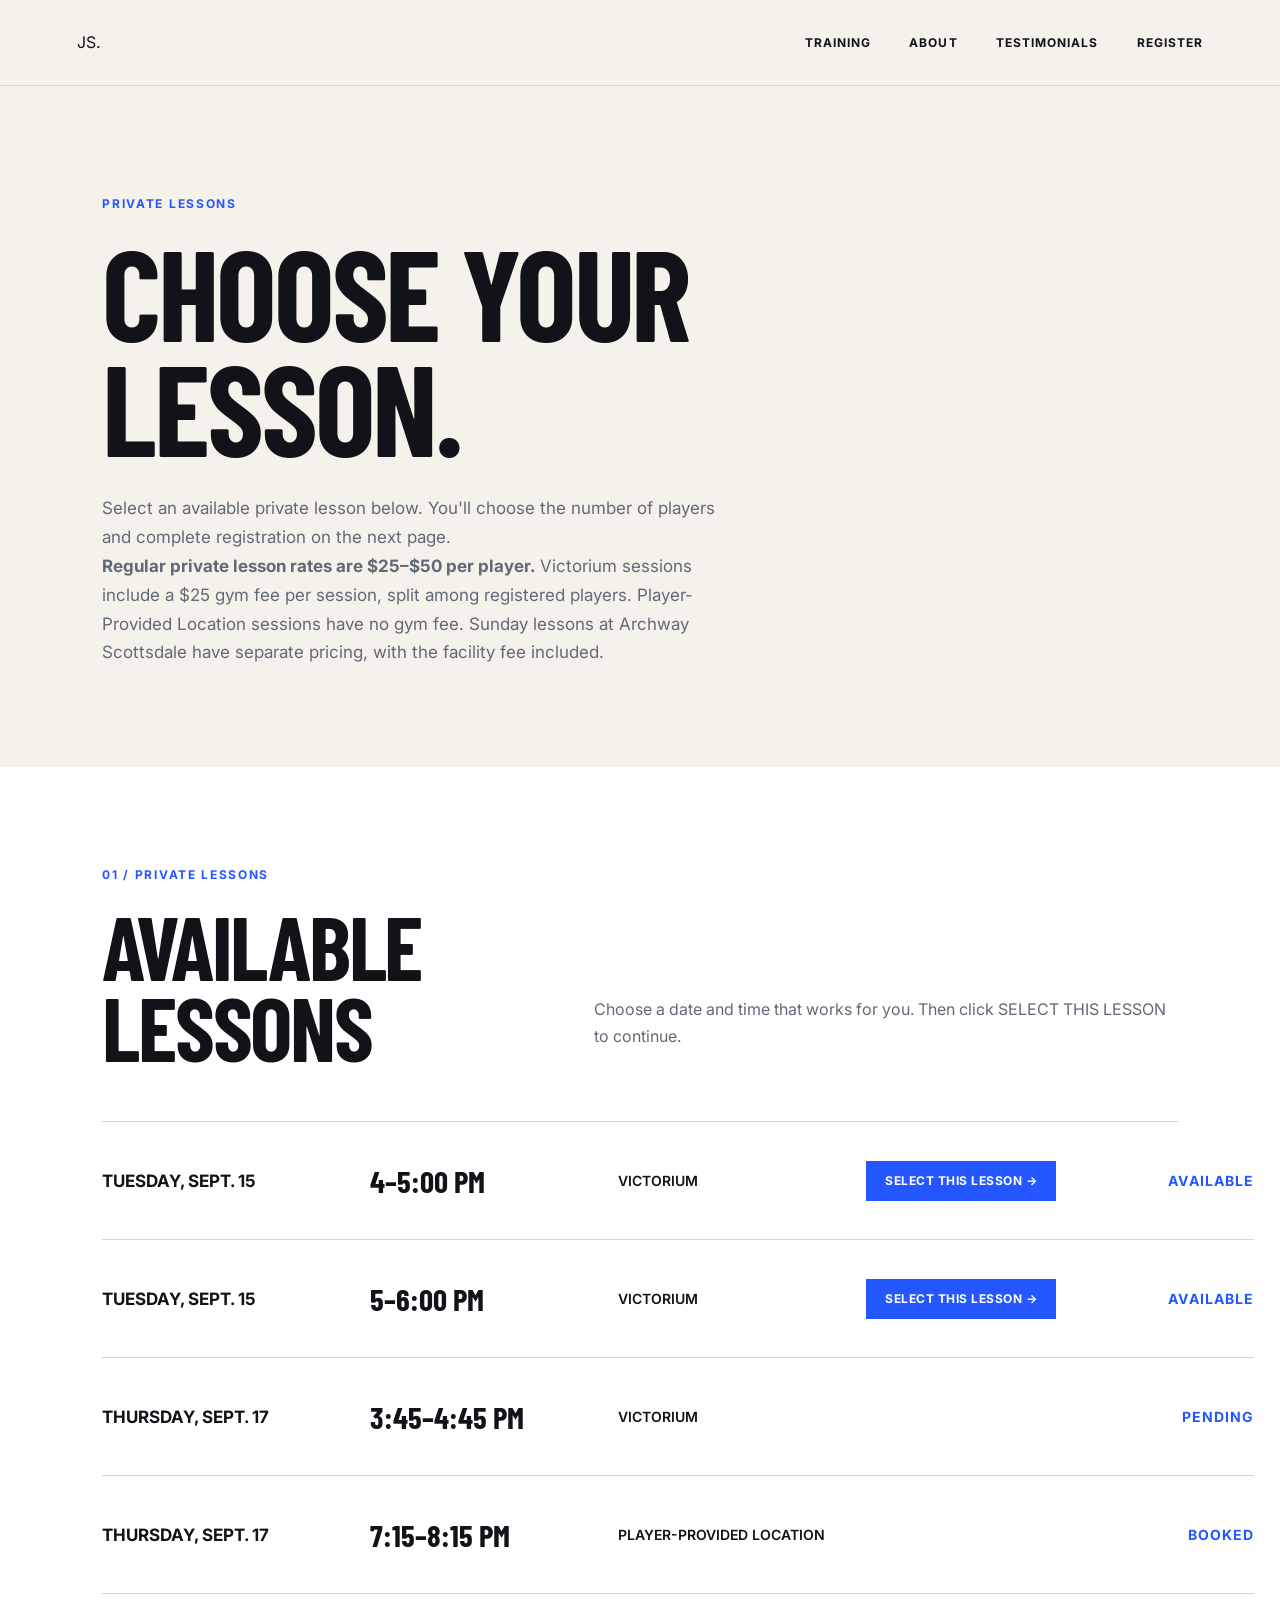
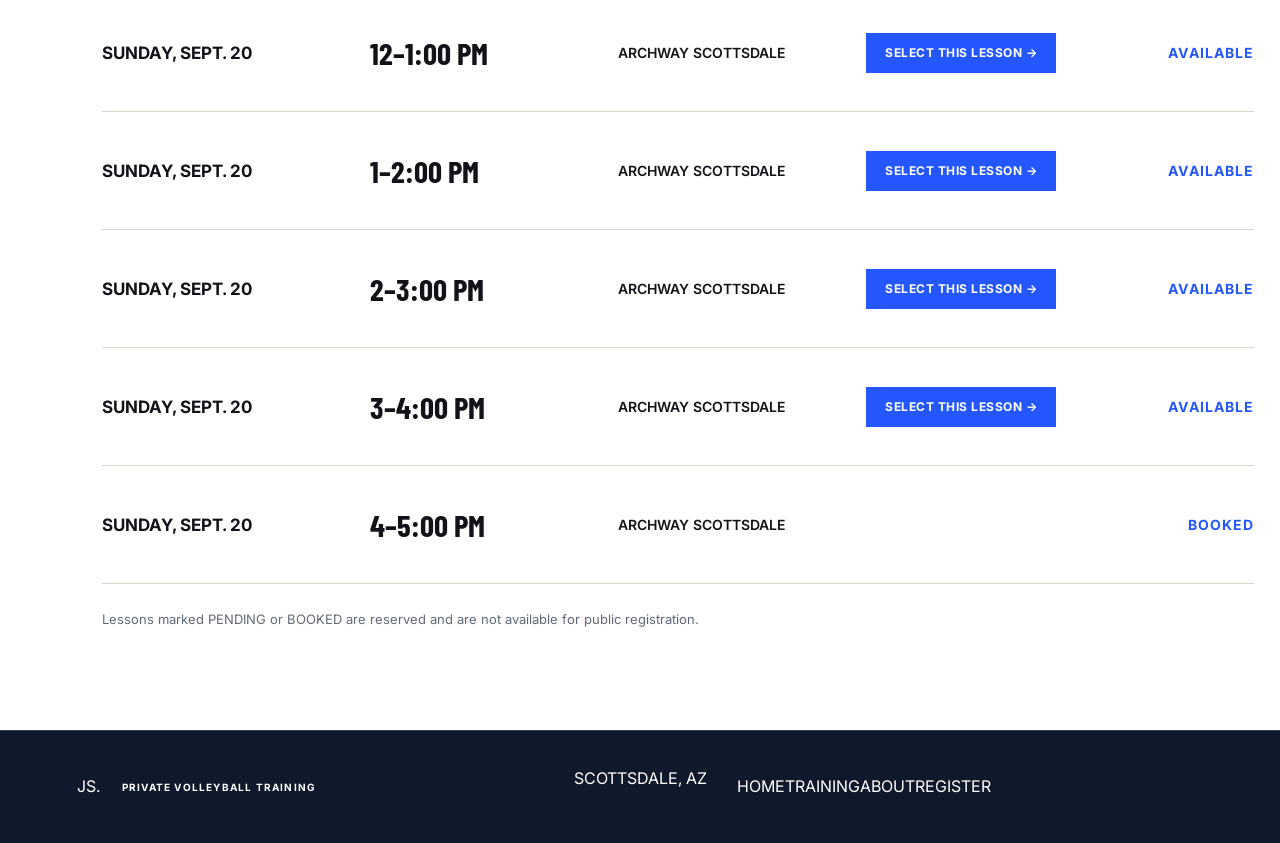
==== commit fe027864: "Update register.html" ====
--- a/register.html
+++ b/register.html
@@ -8,16 +8,112 @@
   <link rel="preconnect" href="https://fonts.googleapis.com">
   <link rel="preconnect" href="https://fonts.gstatic.com" crossorigin>
   <link href="https://fonts.googleapis.com/css2?family=Barlow+Condensed:wght@400;500;600;700;800&family=Inter:wght@400;500;600;700&display=swap" rel="stylesheet">
-
   <link rel="stylesheet" href="css/style.css">
+
+  <style>
+    .schedule .slot {
+      display:grid;
+      grid-template-columns:240px 220px minmax(220px,1fr) 230px 130px;
+      align-items:center;
+      column-gap:28px;
+      width:100%;
+      min-height:118px;
+      padding:24px 0;
+      border:0;
+      border-bottom:1px solid var(--line);
+      box-sizing:border-box;
+    }
+    .schedule .slot-date {
+      font-family:"Inter",sans-serif;
+      font-size:17px;
+      font-weight:700;
+      line-height:1.3;
+      text-transform:uppercase;
+      color:var(--black);
+    }
+    .schedule .slot-time {
+      font-family:"Barlow Condensed",sans-serif;
+      font-size:31px;
+      font-weight:700;
+      line-height:1;
+      white-space:nowrap;
+      color:var(--black);
+    }
+    .schedule .slot-location {
+      font-family:"Inter",sans-serif;
+      font-size:14px;
+      font-weight:600;
+      line-height:1.3;
+      text-transform:uppercase;
+      color:var(--black);
+    }
+    .schedule .slot-action { justify-self:start; }
+    .schedule .slot-select {
+      display:inline-flex;
+      align-items:center;
+      justify-content:center;
+      padding:13px 18px;
+      border:1px solid var(--blue);
+      background:var(--blue);
+      color:var(--white);
+      font-family:"Inter",sans-serif;
+      font-size:12px;
+      font-weight:700;
+      letter-spacing:.04em;
+      line-height:1;
+      white-space:nowrap;
+      cursor:pointer;
+      text-decoration:none;
+      transition:background .2s ease,color .2s ease,transform .2s ease;
+    }
+    .schedule .slot-select:hover {
+      background:transparent;
+      color:var(--blue);
+      transform:translateY(-2px);
+    }
+    .schedule .slot-status {
+      justify-self:end;
+      font-family:"Inter",sans-serif;
+      font-size:14px;
+      font-weight:700;
+      letter-spacing:.08em;
+      line-height:1;
+      color:var(--blue);
+      white-space:nowrap;
+    }
+    @media (max-width:1000px) {
+      .schedule .slot {
+        grid-template-columns:1.15fr 1fr 1.2fr;
+        column-gap:22px;
+        row-gap:18px;
+        padding:26px 0;
+      }
+      .schedule .slot-date{grid-column:1}
+      .schedule .slot-time{grid-column:2}
+      .schedule .slot-location{grid-column:3}
+      .schedule .slot-action{grid-column:1 / 3;grid-row:2}
+      .schedule .slot-status{grid-column:3;grid-row:2}
+    }
+    @media (max-width:650px) {
+      .schedule .slot {
+        grid-template-columns:1fr 1fr;
+        column-gap:16px;
+        row-gap:15px;
+        min-height:0;
+        padding:24px 0;
+      }
+      .schedule .slot-date{grid-column:1;font-size:15px}
+      .schedule .slot-time{grid-column:2;font-size:27px;text-align:right}
+      .schedule .slot-location{grid-column:1 / -1;font-size:14px}
+      .schedule .slot-action{grid-column:1;grid-row:auto}
+      .schedule .slot-status{grid-column:2;grid-row:auto;font-size:12px}
+    }
+  </style>
 </head>
-
 <body>
 
-  <!-- HEADER -->
   <header class="site-header">
     <a href="index.html" class="site-logo">JS.</a>
-
     <nav class="site-nav">
       <a href="index.html#training">Training</a>
       <a href="index.html#about">About</a>
@@ -26,540 +122,95 @@
     </nav>
   </header>
 
-
-  <!-- REGISTRATION HERO -->
   <main>
-
     <section class="registration-hero section-pad">
       <div class="registration-hero-inner">
-        <p class="eyebrow">REGISTRATION</p>
-
-        <h1>LET'S GET<br>STARTED.</h1>
-
+        <p class="eyebrow">PRIVATE LESSONS</p>
+        <h1>CHOOSE YOUR<br>LESSON.</h1>
         <p class="registration-intro">
-  Choose an available private lesson, then complete the registration form below. Private lessons are available for individual players or groups of 2–6 players, with pricing based on the number of players and training location.
-</p>
-
-<p class="registration-intro">
-  <strong>Private lesson rates range from $25–$50 per player, plus a $25 Victorium gym fee per session that is split among registered players.</strong>
-  Player-Provided Location sessions have no gym fee. Sunday private lessons at Archway Scottsdale have separate pricing, with the facility fee already included.
-</p>
+          Select an available private lesson below. You'll choose the number of players and complete registration on the next page.
+        </p>
+        <p class="registration-intro">
+          <strong>Regular private lesson rates are $25–$50 per player.</strong>
+          Victorium sessions include a $25 gym fee per session, split among registered players. Player-Provided Location sessions have no gym fee. Sunday lessons at Archway Scottsdale have separate pricing, with the facility fee included.
+        </p>
       </div>
     </section>
 
-
-    <!-- PRIVATE TRAINING -->
     <section class="availability-section section-pad" id="private-training">
-
       <div class="availability-intro">
         <div>
-          <p class="eyebrow">01 / PRIVATE TRAINING</p>
+          <p class="eyebrow">01 / PRIVATE LESSONS</p>
           <h2>AVAILABLE<br>LESSONS</h2>
         </div>
-
         <div class="availability-copy">
-          <p>
-            Select an available lesson below. Once a lesson is selected, choose how many players you are registering.
-          </p>
-        </div>
-      </div>
-
-
-     <div class="schedule">
-
-  <!-- TUESDAY, SEPT. 15 — 4:00 PM -->
-  <div
-    class="slot available"
-    data-type="lesson"
-    data-day="Tuesday"
-    data-date="Tuesday, Sept. 15"
-    data-time="4-5:00 PM"
-    data-location="Victorium"
-    data-sunday="false">
-
-    <span class="slot-date">Tuesday, Sept. 15</span>
-    <span class="slot-time">4-5:00 PM</span>
-    <span class="slot-location">VICTORIUM</span>
-
-    <button type="button" class="slot-select">
-      SELECT THIS LESSON →
-    </button>
-
-    <span class="slot-status">AVAILABLE</span>
-  </div>
-
-
-  <!-- TUESDAY, SEPT. 15 — 5:00 PM -->
-  <div
-    class="slot available"
-    data-type="lesson"
-    data-day="Tuesday"
-    data-date="Tuesday, Sept. 15"
-    data-time="5-6:00 PM"
-    data-location="Victorium"
-    data-sunday="false">
-
-    <span class="slot-date">Tuesday, Sept. 15</span>
-    <span class="slot-time">5-6:00 PM</span>
-    <span class="slot-location">VICTORIUM</span>
-
-    <button type="button" class="slot-select">
-      SELECT THIS LESSON →
-    </button>
-
-    <span class="slot-status">AVAILABLE</span>
-  </div>
-
-
-  <!-- THURSDAY, SEPT. 17 — 3:45 PM -->
-  <div
-    class="slot pending"
-    data-type="lesson"
-    data-day="Thursday"
-    data-date="Thursday, Sept. 17"
-    data-time="3:45-4:45 PM"
-    data-location="Victorium"
-    data-status="pending"
-    data-private-key="sept17-345"
-    data-sunday="false">
-
-    <span class="slot-date">Thursday, Sept. 17</span>
-    <span class="slot-time">3:45-4:45 PM</span>
-    <span class="slot-location">VICTORIUM</span>
-
-    <span class="slot-status">PENDING</span>
-  </div>
-
-
-  <!-- THURSDAY, SEPT. 17 — 7:15 PM -->
-  <div
-    class="slot booked"
-    data-type="lesson"
-    data-day="Thursday"
-    data-date="Thursday, Sept. 17"
-    data-time="7:15-8:15 PM"
-    data-location="Player-Provided Location"
-    data-private-key="sept17-715"
-    data-sunday="false">
-
-    <span class="slot-date">Thursday, Sept. 17</span>
-    <span class="slot-time">7:15-8:15 PM</span>
-    <span class="slot-location">PLAYER-PROVIDED LOCATION</span>
-
-    <span class="slot-status">BOOKED</span>
-  </div>
-
-
-  <!-- SUNDAY, SEPT. 20 — 12:00 PM -->
-  <div
-    class="slot available"
-    data-type="lesson"
-    data-day="Sunday"
-    data-date="Sunday, Sept. 20"
-    data-time="12:00-1:00 PM"
-    data-location="Archway Scottsdale"
-    data-sunday="true">
-
-    <span class="slot-date">Sunday, Sept. 20</span>
-    <span class="slot-time">12:00-1:00 PM</span>
-    <span class="slot-location">ARCHWAY SCOTTSDALE</span>
-
-    <button type="button" class="slot-select">
-      SELECT THIS LESSON →
-    </button>
-
-    <span class="slot-status">AVAILABLE</span>
-  </div>
-
-
-  <!-- SUNDAY, SEPT. 20 — 1:00 PM -->
-  <div
-    class="slot available"
-    data-type="lesson"
-    data-day="Sunday"
-    data-date="Sunday, Sept. 20"
-    data-time="1:00-2:00 PM"
-    data-location="Archway Scottsdale"
-    data-sunday="true">
-
-    <span class="slot-date">Sunday, Sept. 20</span>
-    <span class="slot-time">1:00-2:00 PM</span>
-    <span class="slot-location">ARCHWAY SCOTTSDALE</span>
-
-    <button type="button" class="slot-select">
-      SELECT THIS LESSON →
-    </button>
-
-    <span class="slot-status">AVAILABLE</span>
-  </div>
-
-
-  <!-- SUNDAY, SEPT. 20 — 2:00 PM -->
-  <div
-    class="slot available"
-    data-type="lesson"
-    data-day="Sunday"
-    data-date="Sunday, Sept. 20"
-    data-time="2:00-3:00 PM"
-    data-location="Archway Scottsdale"
-    data-sunday="true">
-
-    <span class="slot-date">Sunday, Sept. 20</span>
-    <span class="slot-time">2:00-3:00 PM</span>
-    <span class="slot-location">ARCHWAY SCOTTSDALE</span>
-
-    <button type="button" class="slot-select">
-      SELECT THIS LESSON →
-    </button>
-
-    <span class="slot-status">AVAILABLE</span>
-  </div>
-
-
-  <!-- SUNDAY, SEPT. 20 — 3:00 PM -->
-  <div
-    class="slot available"
-    data-type="lesson"
-    data-day="Sunday"
-    data-date="Sunday, Sept. 20"
-    data-time="3:00-4:00 PM"
-    data-location="Archway Scottsdale"
-    data-sunday="true">
-
-    <span class="slot-date">Sunday, Sept. 20</span>
-    <span class="slot-time">3:00-4:00 PM</span>
-    <span class="slot-location">ARCHWAY SCOTTSDALE</span>
-
-    <button type="button" class="slot-select">
-      SELECT THIS LESSON →
-    </button>
-
-    <span class="slot-status">AVAILABLE</span>
-  </div>
-
-
-  <!-- SUNDAY, SEPT. 20 — 4:00 PM -->
-  <div
-    class="slot booked"
-    data-type="lesson"
-    data-day="Sunday"
-    data-date="Sunday, Sept. 20"
-    data-time="4:00-5:00 PM"
-    data-location="Archway Scottsdale"
-    data-private-key="sept20-4"
-    data-sunday="true">
-
-    <span class="slot-date">Sunday, Sept. 20</span>
-    <span class="slot-time">4:00-5:00 PM</span>
-    <span class="slot-location">ARCHWAY SCOTTSDALE</span>
-
-    <span class="slot-status">BOOKED</span>
-  </div>
-
-</div>
+          <p>Choose a date and time that works for you. Then click SELECT THIS LESSON to continue.</p>
+        </div>
+      </div>
+
+      <div class="schedule">
+
+        <div class="slot available">
+          <span class="slot-date">TUESDAY, SEPT. 15</span><span class="slot-time">4–5:00 PM</span><span class="slot-location">VICTORIUM</span>
+          <span class="slot-action"><a class="slot-select" href="lesson-registration.html?date=Tuesday%2C%20Sept.%2015&time=4%E2%80%935%3A00%20PM&location=Victorium&sunday=false">SELECT THIS LESSON →</a></span>
+          <span class="slot-status">AVAILABLE</span>
+        </div>
+
+        <div class="slot available">
+          <span class="slot-date">TUESDAY, SEPT. 15</span><span class="slot-time">5–6:00 PM</span><span class="slot-location">VICTORIUM</span>
+          <span class="slot-action"><a class="slot-select" href="lesson-registration.html?date=Tuesday%2C%20Sept.%2015&time=5%E2%80%936%3A00%20PM&location=Victorium&sunday=false">SELECT THIS LESSON →</a></span>
+          <span class="slot-status">AVAILABLE</span>
+        </div>
+
+        <div class="slot pending">
+          <span class="slot-date">THURSDAY, SEPT. 17</span><span class="slot-time">3:45–4:45 PM</span><span class="slot-location">VICTORIUM</span><span class="slot-action"></span><span class="slot-status">PENDING</span>
+        </div>
+
+        <div class="slot booked">
+          <span class="slot-date">THURSDAY, SEPT. 17</span><span class="slot-time">7:15–8:15 PM</span><span class="slot-location">PLAYER-PROVIDED LOCATION</span><span class="slot-action"></span><span class="slot-status">BOOKED</span>
+        </div>
+
+        <div class="slot available">
+          <span class="slot-date">SUNDAY, SEPT. 20</span><span class="slot-time">12–1:00 PM</span><span class="slot-location">ARCHWAY SCOTTSDALE</span>
+          <span class="slot-action"><a class="slot-select" href="lesson-registration.html?date=Sunday%2C%20Sept.%2020&time=12%E2%80%931%3A00%20PM&location=Archway%20Scottsdale&sunday=true">SELECT THIS LESSON →</a></span>
+          <span class="slot-status">AVAILABLE</span>
+        </div>
+
+        <div class="slot available">
+          <span class="slot-date">SUNDAY, SEPT. 20</span><span class="slot-time">1–2:00 PM</span><span class="slot-location">ARCHWAY SCOTTSDALE</span>
+          <span class="slot-action"><a class="slot-select" href="lesson-registration.html?date=Sunday%2C%20Sept.%2020&time=1%E2%80%932%3A00%20PM&location=Archway%20Scottsdale&sunday=true">SELECT THIS LESSON →</a></span>
+          <span class="slot-status">AVAILABLE</span>
+        </div>
+
+        <div class="slot available">
+          <span class="slot-date">SUNDAY, SEPT. 20</span><span class="slot-time">2–3:00 PM</span><span class="slot-location">ARCHWAY SCOTTSDALE</span>
+          <span class="slot-action"><a class="slot-select" href="lesson-registration.html?date=Sunday%2C%20Sept.%2020&time=2%E2%80%933%3A00%20PM&location=Archway%20Scottsdale&sunday=true">SELECT THIS LESSON →</a></span>
+          <span class="slot-status">AVAILABLE</span>
+        </div>
+
+        <div class="slot available">
+          <span class="slot-date">SUNDAY, SEPT. 20</span><span class="slot-time">3–4:00 PM</span><span class="slot-location">ARCHWAY SCOTTSDALE</span>
+          <span class="slot-action"><a class="slot-select" href="lesson-registration.html?date=Sunday%2C%20Sept.%2020&time=3%E2%80%934%3A00%20PM&location=Archway%20Scottsdale&sunday=true">SELECT THIS LESSON →</a></span>
+          <span class="slot-status">AVAILABLE</span>
+        </div>
+
+        <div class="slot booked">
+          <span class="slot-date">SUNDAY, SEPT. 20</span><span class="slot-time">4–5:00 PM</span><span class="slot-location">ARCHWAY SCOTTSDALE</span><span class="slot-action"></span><span class="slot-status">BOOKED</span>
+        </div>
+
+      </div>
 
       <div class="availability-note">
-        <p>
-          Lessons marked PENDING CONFIRMATION or BOOKED are reserved and are not available for public registration.
-        </p>
-      </div>
-
-      <div id="private-registration-note" class="availability-note" hidden>
-        <p>
-          This private registration link is reserved for you. Complete the registration form below to register for this lesson.
-        </p>
-      </div>
-
+        <p>Lessons marked PENDING or BOOKED are reserved and are not available for public registration.</p>
+      </div>
     </section>
-
-    <!-- REGISTRATION FORM -->
-    <section class="registration-form-section section-pad" id="registration-form">
-
-      <div class="form-wrapper">
-
-        <div class="form-heading">
-          <p class="eyebrow">03 / PLAYER INFORMATION</p>
-          <h2>REGISTER<br>YOUR PLAYER.</h2>
-          <p>
-            Complete the information below to request the selected session.
-          </p>
-        </div>
-
-
-        <!-- SELECTED SESSION -->
-        <div class="selected-session" id="selected-session">
-
-          <div class="selected-session-label">
-            SELECTED SESSION
-          </div>
-
-          <div class="selected-session-content">
-            <p id="selected-session-name">
-              Please select an available lesson or clinic above.
-            </p>
-
-            <p id="selected-session-details"></p>
-          </div>
-
-        </div>
-
-
-        <form id="registration-form-element">
-
-          <!-- Hidden session fields -->
-          <input type="hidden" id="sessionType" name="sessionType">
-          <input type="hidden" id="sessionDay" name="sessionDay">
-          <input type="hidden" id="sessionDate" name="sessionDate">
-          <input type="hidden" id="sessionTime" name="sessionTime">
-          <input type="hidden" id="sessionLocation" name="sessionLocation">
-          <input type="hidden" id="sessionClinic" name="sessionClinic">
-          <input type="hidden" id="sessionPrice" name="sessionPrice">
-
-
-          <!-- NUMBER OF PLAYERS -->
-          <div class="form-section" id="player-count-section">
-            <div class="form-section-heading">
-              <span>01</span>
-              <h3>NUMBER OF PLAYERS</h3>
-            </div>
-
-            <p class="format-intro">
-              How many players are you registering?
-            </p>
-
-            <div class="format-options player-count-options">
-              <label class="format-option">
-                <input type="radio" name="playerCount" value="1" required>
-                <span><strong>1</strong><small>PLAYER</small></span>
-              </label>
-              <label class="format-option">
-                <input type="radio" name="playerCount" value="2">
-                <span><strong>2</strong><small>PLAYERS</small></span>
-              </label>
-              <label class="format-option">
-                <input type="radio" name="playerCount" value="3">
-                <span><strong>3</strong><small>PLAYERS</small></span>
-              </label>
-              <label class="format-option">
-                <input type="radio" name="playerCount" value="4">
-                <span><strong>4</strong><small>PLAYERS</small></span>
-              </label>
-              <label class="format-option">
-                <input type="radio" name="playerCount" value="5">
-                <span><strong>5</strong><small>PLAYERS</small></span>
-              </label>
-              <label class="format-option">
-                <input type="radio" name="playerCount" value="6">
-                <span><strong>6</strong><small>PLAYERS</small></span>
-              </label>
-            </div>
-
-            <div id="additional-player-fields" class="additional-player-fields"></div>
-          </div>
-
-
-          <!-- PLAYER -->
-          <div class="form-section">
-            <div class="form-section-heading">
-              <span>02</span>
-              <h3>PLAYER</h3>
-            </div>
-
-            <div class="form-grid">
-              <div class="form-field">
-                <label for="playerFirstName">FIRST NAME *</label>
-                <input type="text" id="playerFirstName" name="playerFirstName" required>
-              </div>
-
-              <div class="form-field">
-                <label for="playerLastName">LAST NAME *</label>
-                <input type="text" id="playerLastName" name="playerLastName" required>
-              </div>
-
-              <div class="form-field">
-                <label for="playerAge">AGE *</label>
-                <input type="number" id="playerAge" name="playerAge" min="5" max="18" required>
-              </div>
-
-              <div class="form-field">
-                <label for="playerGrade">GRADE *</label>
-                <select id="playerGrade" name="playerGrade" required>
-                  <option value="">SELECT</option>
-                  <option value="Elementary School">ELEMENTARY SCHOOL</option>
-                  <option value="6th">6TH</option>
-                  <option value="7th">7TH</option>
-                  <option value="8th">8TH</option>
-                </select>
-              </div>
-
-              <div class="form-field form-field-full">
-                <label for="playerSchool">SCHOOL *</label>
-                <input type="text" id="playerSchool" name="playerSchool" required>
-              </div>
-
-              <div class="form-field form-field-full">
-                <label for="playerExperience">VOLLEYBALL EXPERIENCE / LEVEL *</label>
-                <textarea
-                  id="playerExperience"
-                  name="playerExperience"
-                  rows="4"
-                  placeholder="Tell me a little about your player's volleyball experience and current level."
-                  required></textarea>
-              </div>
-            </div>
-          </div>
-
-
-          <!-- PARENT / GUARDIAN -->
-          <div class="form-section">
-
-            <div class="form-section-heading">
-              <span>03</span>
-              <h3>PARENT / GUARDIAN</h3>
-            </div>
-
-            <div class="form-grid">
-
-              <div class="form-field form-field-full">
-                <label for="parentName">NAME *</label>
-                <input
-                  type="text"
-                  id="parentName"
-                  name="parentName"
-                  required>
-              </div>
-
-              <div class="form-field">
-                <label for="parentEmail">EMAIL *</label>
-                <input
-                  type="email"
-                  id="parentEmail"
-                  name="parentEmail"
-                  required>
-              </div>
-
-              <div class="form-field">
-                <label for="parentPhone">PHONE *</label>
-                <input
-                  type="tel"
-                  id="parentPhone"
-                  name="parentPhone"
-                  required>
-              </div>
-
-            </div>
-
-          </div>
-
-          <!-- COST -->
-          <div class="cost-box">
-
-            <div>
-              <p class="cost-label">SESSION COST</p>
-              <p class="cost-note">
-                Final cost is based on the number of players and selected lesson location.
-              </p>
-            </div>
-
-            <div class="cost-amount" id="cost-amount">
-              —
-            </div>
-
-          </div>
-
-
-          <!-- SUNDAY NOTICE -->
-          <div class="sunday-notice" id="sunday-notice">
-
-            <strong>SUNDAY REGISTRATION</strong>
-
-            <p>
-              Sunday private lessons at Archway Scottsdale have separate pricing, with the facility fee already included. After submitting this form, you will be directed to the appropriate contact for Sunday registration and payment.
-            </p>
-
-          </div>
-
-
-          <!-- PAYMENT -->
-          <div class="form-section">
-
-            <div class="form-section-heading">
-              <span>04</span>
-              <h3>PAYMENT</h3>
-            </div>
-
-            <p class="payment-copy">
-              Payment is handled directly and is not collected through this website.
-            </p>
-
-            <p class="payment-methods">
-              <strong>REGULAR LESSONS:</strong> CASH · ZELLE · VENMO
-            </p>
-
-          </div>
-
-          <button type="submit" class="form-submit">
-            SUBMIT REGISTRATION
-          </button>
-
-          <p class="form-disclaimer">
-            Submitting this form does not process payment. Registration is subject to availability and confirmation.
-          </p>
-
-        </form>
-
-      </div>
-
-    </section>
-
-
-    <!-- CONFIRMATION -->
-    <section class="confirmation-section section-pad" id="confirmation-section">
-
-      <div class="confirmation-inner">
-
-        <p class="eyebrow">REGISTRATION RECEIVED</p>
-
-        <h2>YOU'RE<br>ON YOUR WAY.</h2>
-
-        <p id="confirmation-message">
-          Thank you. Your registration request has been received.
-        </p>
-
-        <a href="index.html" class="button-primary">
-          BACK TO HOME
-        </a>
-
-      </div>
-
-    </section>
-
   </main>
 
-
-  <!-- FOOTER -->
   <footer class="site-footer">
-
-    <div class="footer-brand">
-      <a href="index.html" class="site-logo">JS.</a>
-      <p>PRIVATE VOLLEYBALL TRAINING</p>
-    </div>
-
-    <div class="footer-location">
-      <p>SCOTTSDALE, AZ</p>
-    </div>
-
-    <div class="footer-links">
-      <a href="index.html">HOME</a>
-      <a href="index.html#training">TRAINING</a>
-      <a href="index.html#about">ABOUT</a>
-      <a href="register.html">REGISTER</a>
-    </div>
-
+    <div class="footer-brand"><a href="index.html" class="site-logo">JS.</a><p>PRIVATE VOLLEYBALL TRAINING</p></div>
+    <div class="footer-location"><p>SCOTTSDALE, AZ</p></div>
+    <div class="footer-links"><a href="index.html">HOME</a><a href="index.html#training">TRAINING</a><a href="index.html#about">ABOUT</a><a href="register.html">REGISTER</a></div>
   </footer>
-
-
-  <script src="js/registration.js"></script>
 
 </body>
 </html>
--- a/css/style.css
+++ b/css/style.css
@@ -1984,3 +1984,214 @@
     grid-column: 1 / -1;
   }
 }
+
+/* =========================================================
+   PREMIUM PRIVATE LESSON SCHEDULE
+   ========================================================= */
+
+.schedule {
+  width: 100%;
+  border-top: 1px solid var(--line);
+}
+
+.schedule .slot {
+  display: grid;
+  grid-template-columns: 240px 220px minmax(220px, 1fr) 230px 130px;
+  align-items: center;
+  column-gap: 28px;
+  width: 100%;
+  min-height: 118px;
+  padding: 24px 0;
+  border: 0;
+  border-bottom: 1px solid var(--line);
+  background: transparent;
+  text-align: left;
+  box-sizing: border-box;
+}
+
+.schedule .slot-date {
+  font-family: "Inter", sans-serif;
+  font-size: 17px;
+  font-weight: 500;
+  line-height: 1.3;
+  color: var(--black);
+}
+
+.schedule .slot-time {
+  font-family: "Barlow Condensed", sans-serif;
+  font-size: 31px;
+  font-weight: 700;
+  line-height: 1;
+  color: var(--black);
+  white-space: nowrap;
+}
+
+.schedule .slot-location {
+  font-family: "Inter", sans-serif;
+  font-size: 17px;
+  font-weight: 500;
+  line-height: 1.3;
+  color: var(--black);
+  text-transform: uppercase;
+  transition: color .2s ease;
+}
+
+.schedule .slot.available:hover .slot-location {
+  color: var(--blue);
+}
+
+.schedule .slot-status {
+  justify-self: end;
+  font-family: "Inter", sans-serif;
+  font-size: 14px;
+  font-weight: 700;
+  letter-spacing: .08em;
+  line-height: 1;
+  color: var(--blue);
+  white-space: nowrap;
+}
+
+/* SELECT BUTTON */
+
+.schedule .slot-select {
+  justify-self: start;
+  display: inline-flex;
+  align-items: center;
+  justify-content: center;
+  padding: 13px 18px;
+  border: 1px solid var(--blue);
+  background: var(--blue);
+  color: var(--white);
+  font-family: "Inter", sans-serif;
+  font-size: 12px;
+  font-weight: 700;
+  letter-spacing: .04em;
+  line-height: 1;
+  white-space: nowrap;
+  cursor: pointer;
+  transition:
+    background .2s ease,
+    border-color .2s ease,
+    transform .2s ease;
+}
+
+.schedule .slot-select:hover {
+  background: transparent;
+  color: var(--blue);
+  transform: translateY(-2px);
+}
+
+/* AVAILABLE ROW HOVER */
+
+.schedule .slot.available {
+  cursor: default;
+}
+
+.schedule .slot.available:hover .slot-date,
+.schedule .slot.available:hover .slot-time {
+  color: var(--blue);
+}
+
+/* PENDING / BOOKED */
+
+.schedule .slot.pending,
+.schedule .slot.booked {
+  cursor: default;
+}
+
+.schedule .slot.pending .slot-status,
+.schedule .slot.booked .slot-status {
+  color: var(--blue);
+}
+
+.schedule .slot.pending .slot-location,
+.schedule .slot.booked .slot-location {
+  color: var(--black);
+}
+
+/* No visual button on unavailable rows */
+
+.schedule .slot.pending .slot-select,
+.schedule .slot.booked .slot-select {
+  display: none;
+}
+
+
+/* =========================================================
+   MOBILE
+   ========================================================= */
+
+@media (max-width: 1000px) {
+
+  .schedule .slot {
+    grid-template-columns: 1.15fr 1fr 1.2fr;
+    column-gap: 22px;
+    row-gap: 18px;
+    padding: 26px 0;
+  }
+
+  .schedule .slot-date {
+    grid-column: 1;
+  }
+
+  .schedule .slot-time {
+    grid-column: 2;
+  }
+
+  .schedule .slot-location {
+    grid-column: 3;
+  }
+
+  .schedule .slot-select {
+    grid-column: 1 / 3;
+    grid-row: 2;
+  }
+
+  .schedule .slot-status {
+    grid-column: 3;
+    grid-row: 2;
+  }
+}
+
+
+@media (max-width: 650px) {
+
+  .schedule .slot {
+    grid-template-columns: 1fr 1fr;
+    column-gap: 16px;
+    row-gap: 15px;
+    min-height: 0;
+    padding: 24px 0;
+  }
+
+  .schedule .slot-date {
+    grid-column: 1;
+    font-size: 15px;
+  }
+
+  .schedule .slot-time {
+    grid-column: 2;
+    font-size: 27px;
+    text-align: right;
+  }
+
+  .schedule .slot-location {
+    grid-column: 1 / -1;
+    font-size: 15px;
+  }
+
+  .schedule .slot-select {
+    grid-column: 1;
+    grid-row: auto;
+    justify-self: start;
+    padding: 12px 14px;
+    font-size: 11px;
+  }
+
+  .schedule .slot-status {
+    grid-column: 2;
+    grid-row: auto;
+    justify-self: end;
+    font-size: 12px;
+  }
+}
